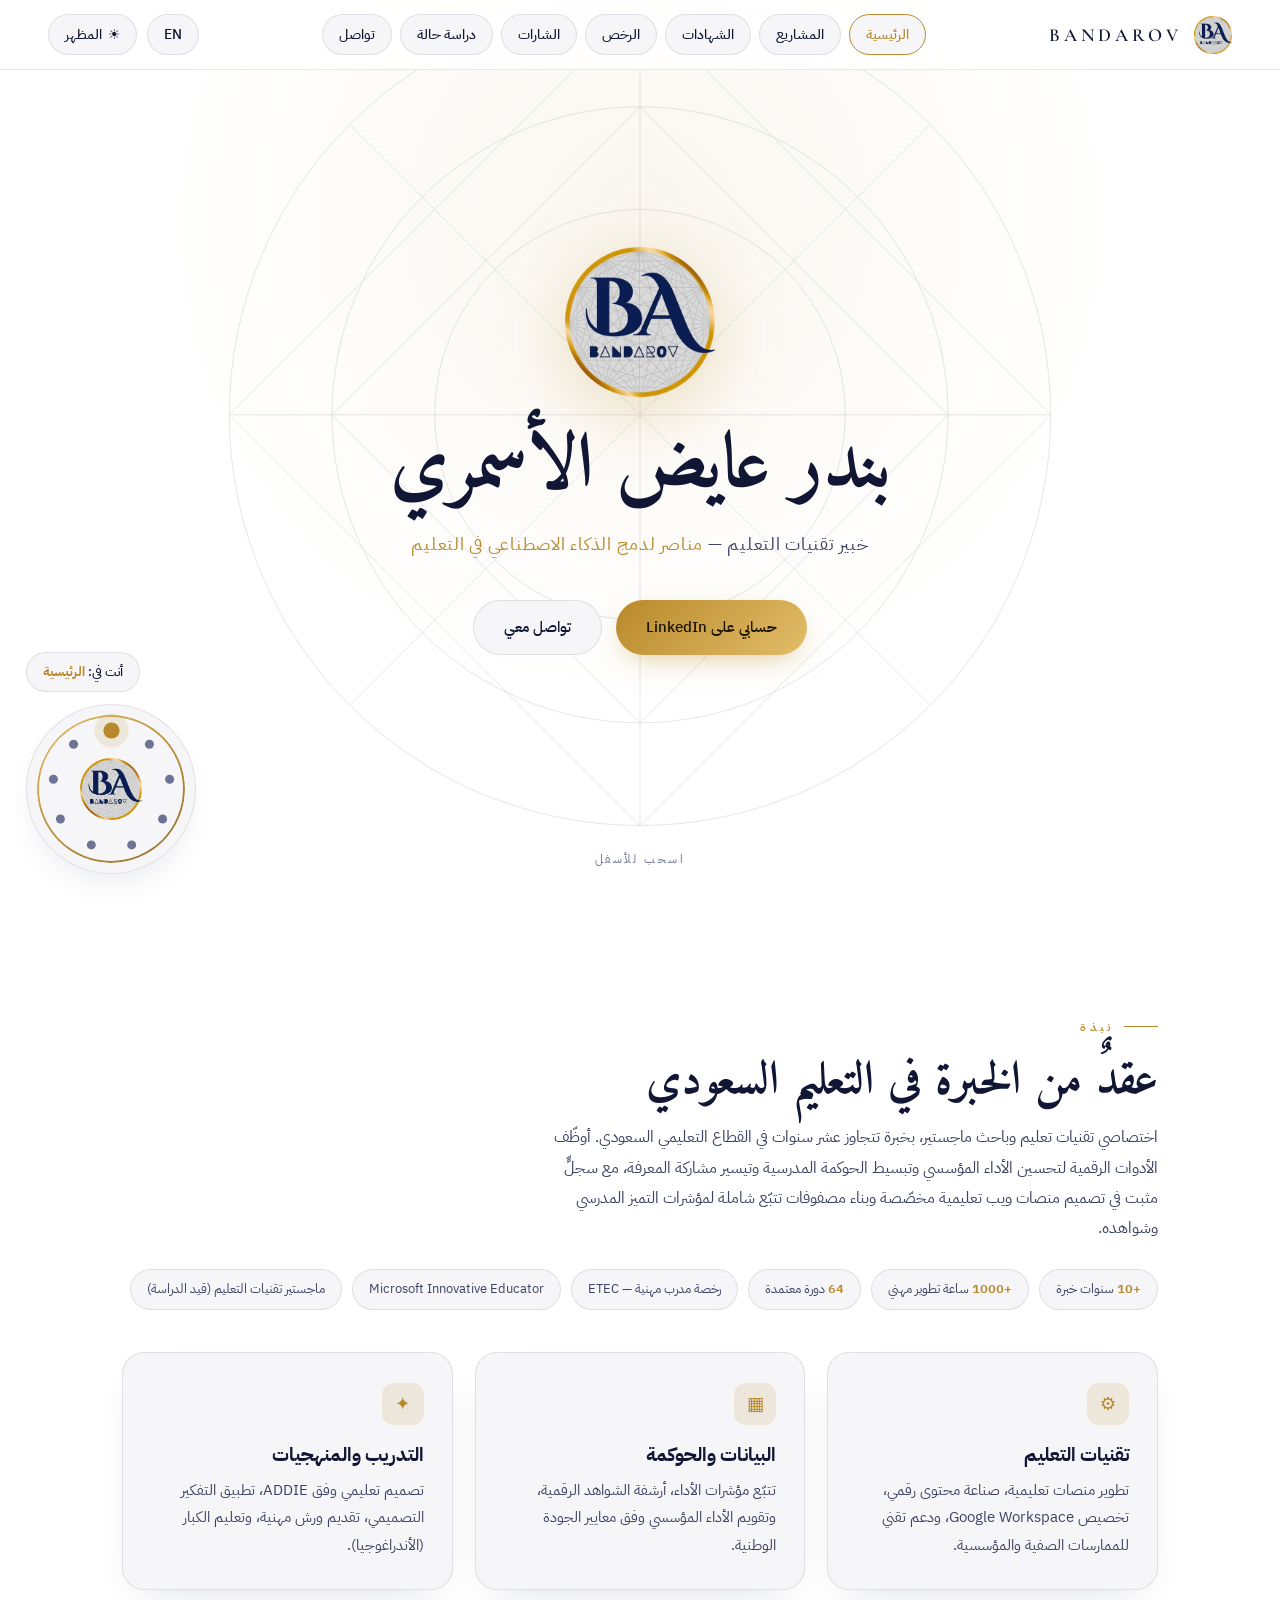
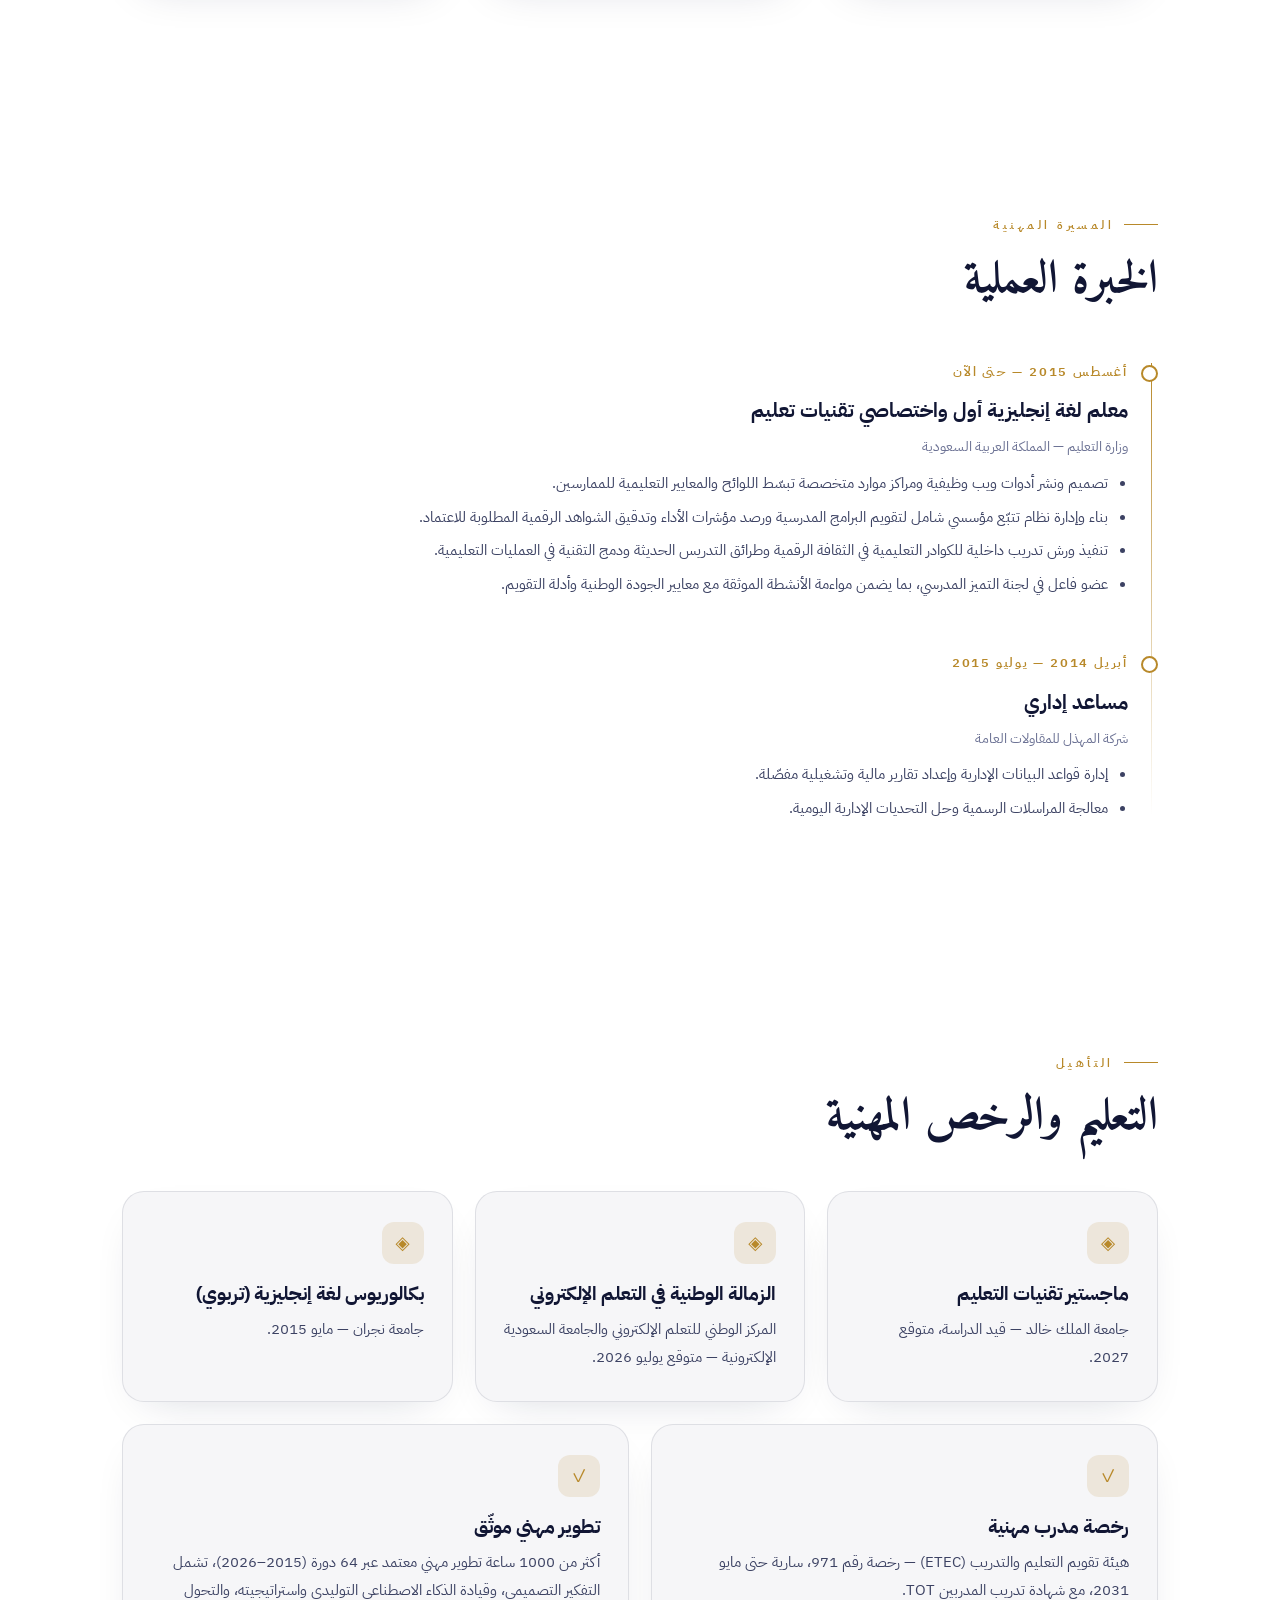
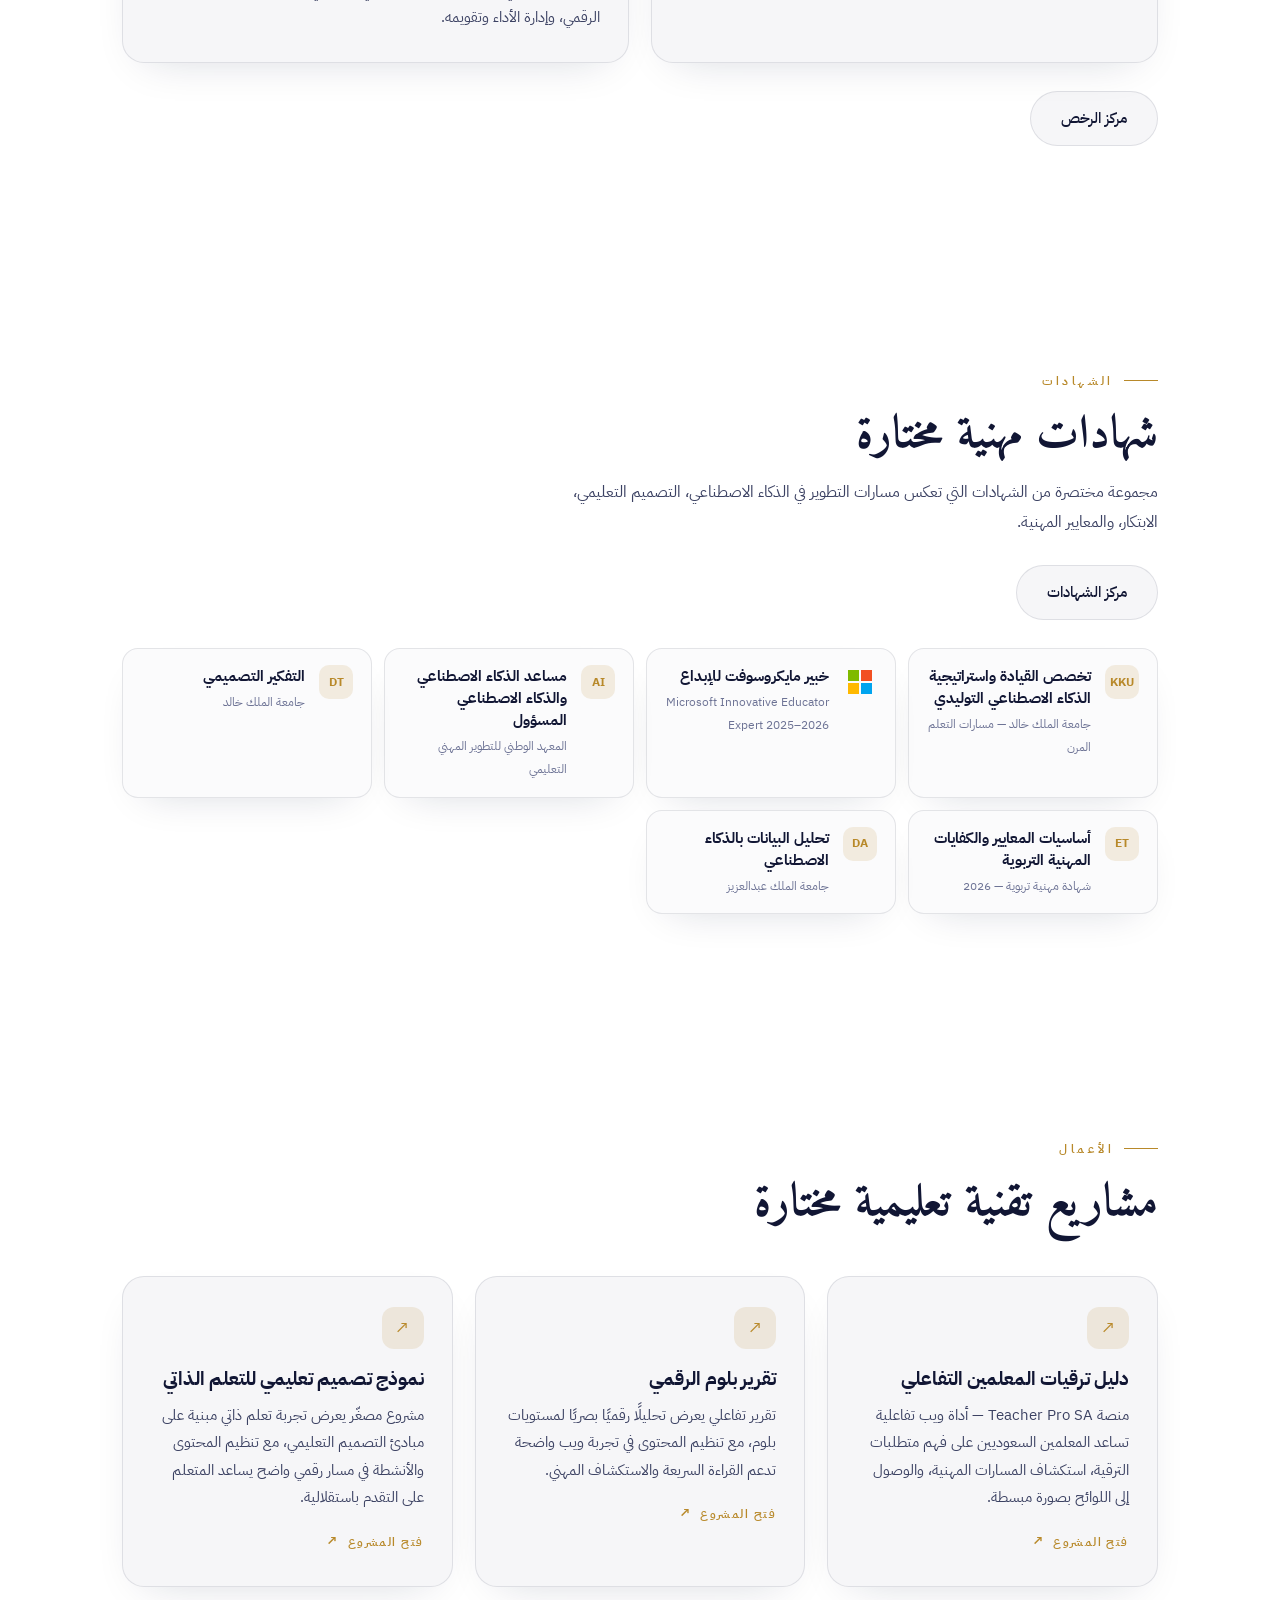
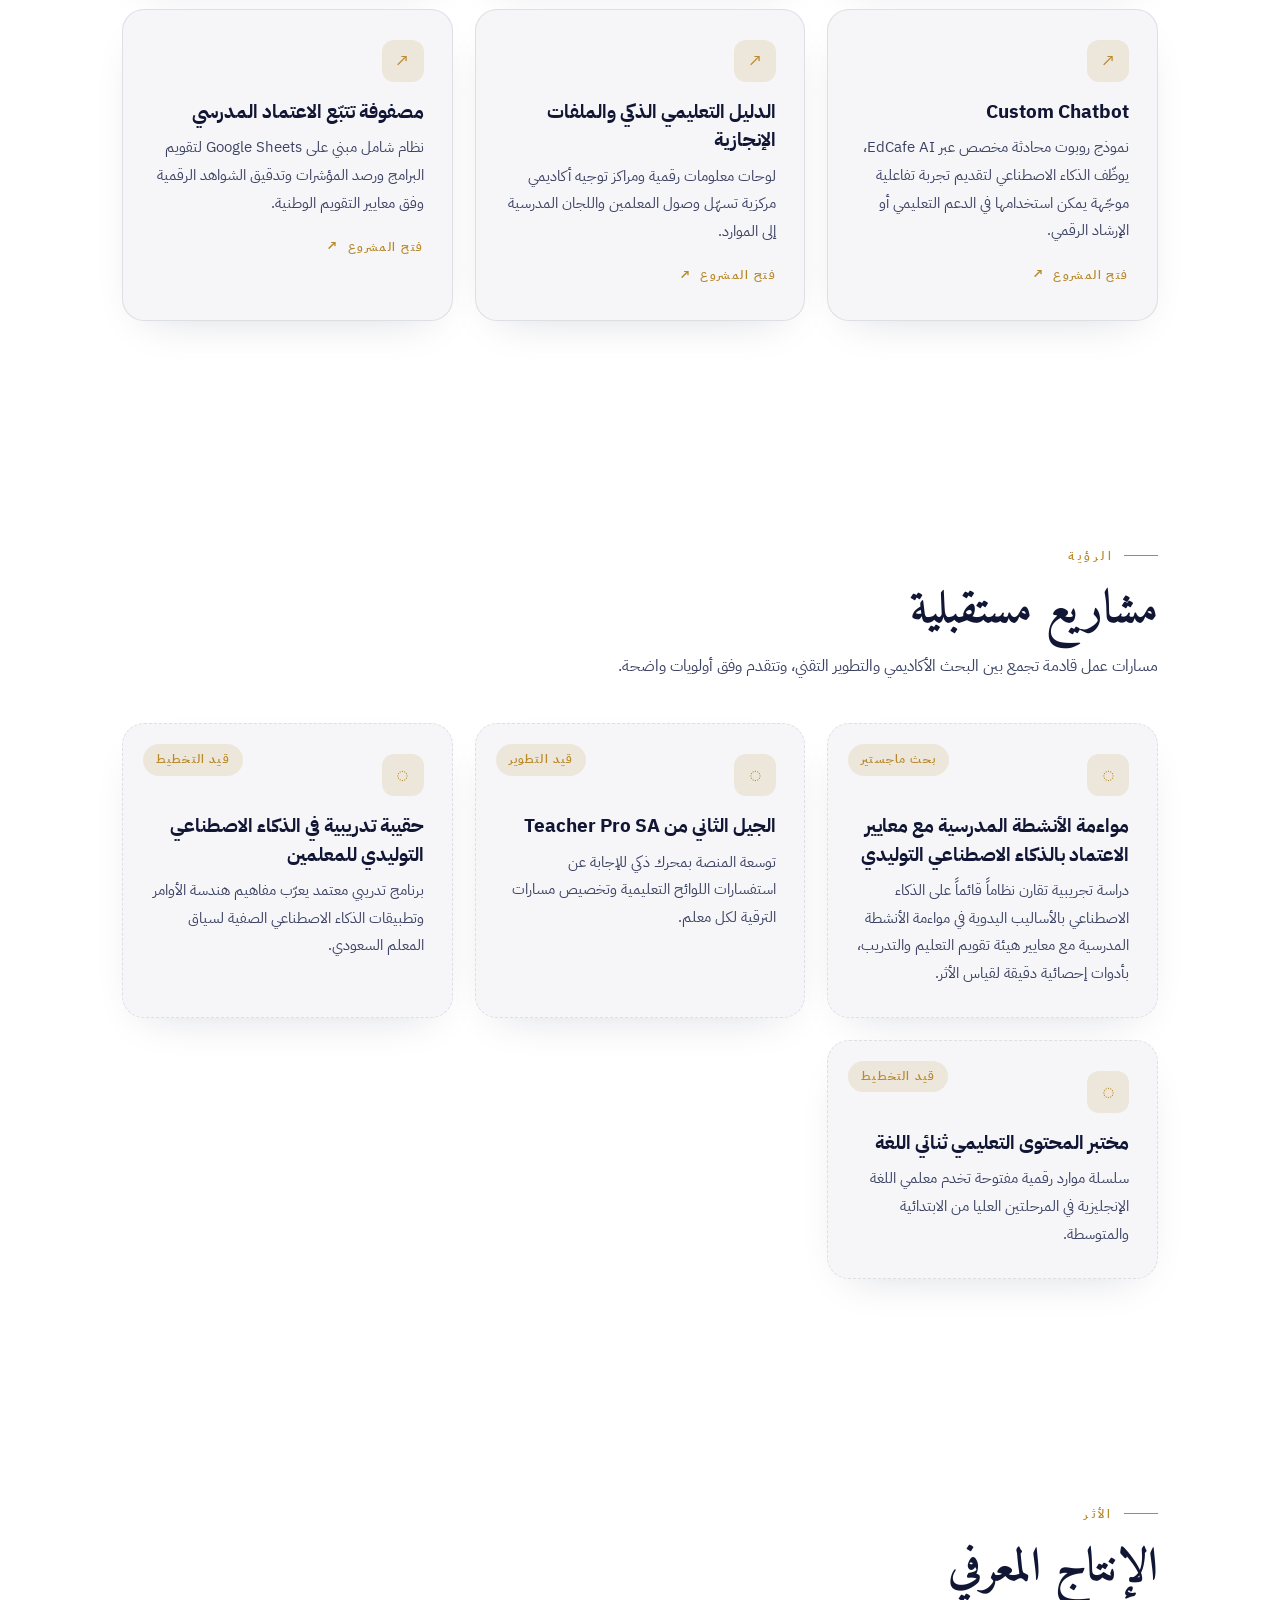
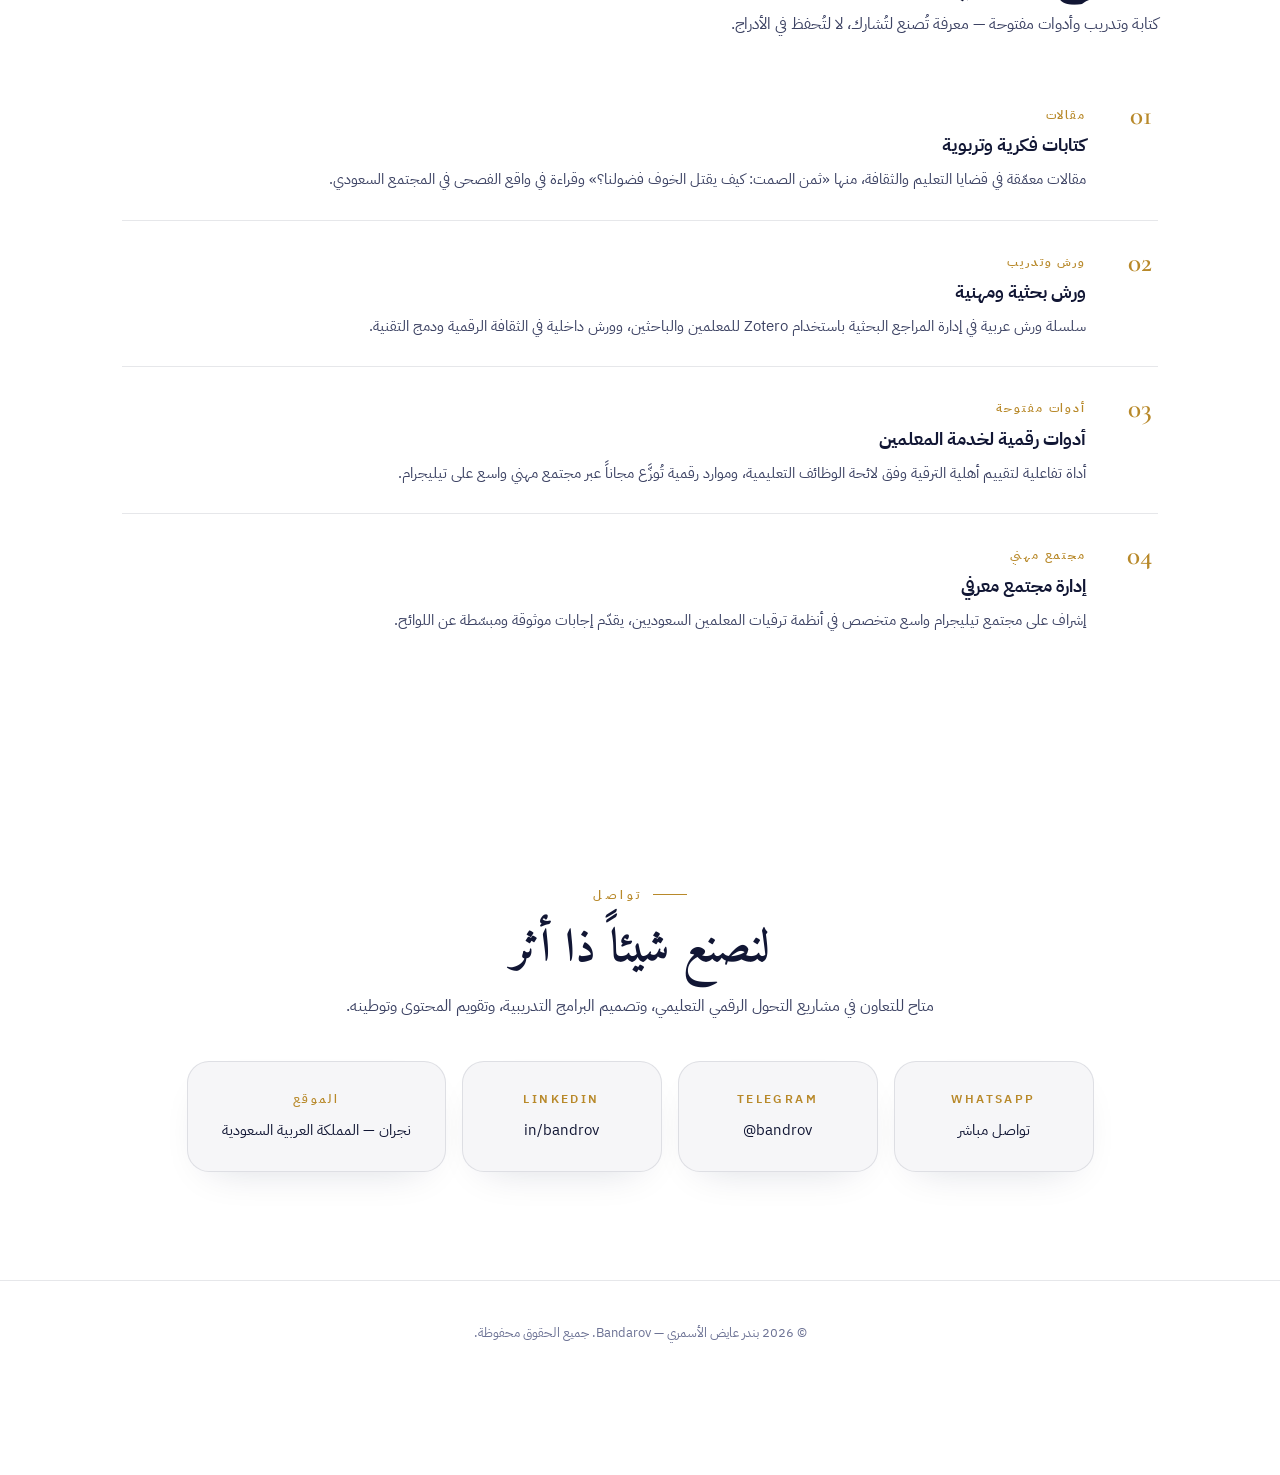
==== index.html @ a0b2e52f "Rename licenses nav label from التراخيص to الرخص" ====
<!DOCTYPE html>
<html lang="ar" dir="rtl" data-theme="light">
<head>
<meta charset="UTF-8">
<meta name="viewport" content="width=device-width, initial-scale=1.0, viewport-fit=cover">
<meta name="color-scheme" content="light">
<meta name="theme-color" content="#ffffff" id="metaTheme">
<title>Bandarov — بندر عايض الأسمري</title>
<meta name="description" content="ملف إنجاز مهني لبندر عايض الأسمري، اختصاصي تقنيات تعليم ومناصر لدمج الذكاء الاصطناعي في التعليم، يعرض الخبرات، الشهادات، المشاريع الرقمية، والإنتاج المعرفي.">
<meta name="author" content="Bandar Ayidh Alasmari">
<meta property="og:type" content="website">
<meta property="og:title" content="Bandarov — Bandar Ayidh Alasmari">
<meta property="og:description" content="Professional portfolio for Bandar Ayidh Alasmari: educational technology, AI integration, professional credentials, EdTech projects, and knowledge production.">
<meta property="og:locale" content="ar_SA">
<meta name="twitter:card" content="summary">
<meta name="twitter:title" content="Bandarov — Bandar Ayidh Alasmari">
<meta name="twitter:description" content="Educational technology portfolio featuring AI integration, selected certificates, and digital learning projects.">
<link rel="preconnect" href="https://fonts.googleapis.com">
<link rel="preconnect" href="https://fonts.gstatic.com" crossorigin>
<link href="https://fonts.googleapis.com/css2?family=Cormorant+Garamond:ital,wght@0,400;0,500;0,600;0,700;1,500&family=Inter:wght@300;400;500;600&family=Amiri:ital,wght@0,400;0,700;1,400&family=IBM+Plex+Sans+Arabic:wght@300;400;500;600&display=swap" rel="stylesheet">
<link rel="stylesheet" href="css/site.css">
<link rel="stylesheet" href="css/pages.css">
</head>
<body>

<header class="topbar">
  <a class="brand" href="#home"><img src="assets/images/logo.webp" alt="Bandarov logo"><b>BANDAROV</b></a>
  <nav class="site-nav" aria-label="Main">
    <a class="ctrl is-active" href="#home" data-i18n="nav_home">الرئيسية</a>
    <a class="ctrl" href="#projects" data-i18n="nav_projects">المشاريع</a>
    <a class="ctrl" href="certificates.html" data-i18n="nav_credentials">الشهادات</a>
    <a class="ctrl" href="licenses.html" data-i18n="nav_licenses">الرخص</a>
    <a class="ctrl" href="badges.html" data-i18n="nav_badges">الشارات</a>
    <a class="ctrl" href="projects/project-template.html" data-i18n="nav_case">دراسة حالة</a>
    <a class="ctrl" href="#contact" data-i18n="nav_contact">تواصل</a>
  </nav>
  <div class="controls">
    <button class="ctrl" id="langBtn" aria-label="Switch language">EN</button>
    <button class="ctrl" id="themeBtn" aria-label="Toggle theme"><span id="themeIco">◐</span><span data-i18n="theme"></span></button>
  </div>
</header>

<!-- 1 HERO -->
<section class="hero" id="home">
  <div class="hero-mesh"></div>
  <svg class="geo" viewBox="0 0 600 600" fill="none" stroke="currentColor" stroke-width="0.5" aria-hidden="true">
    <g opacity=".8"><circle cx="300" cy="300" r="280"/><circle cx="300" cy="300" r="210"/><circle cx="300" cy="300" r="140"/>
    <path d="M300 20 L580 300 L300 580 L20 300 Z"/><path d="M300 20 L300 580 M20 300 L580 300 M102 102 L498 498 M498 102 L102 498"/>
    <path d="M300 90 L510 300 L300 510 L90 300 Z"/></g>
  </svg>
  <img class="mark" src="assets/images/logo.webp" alt="BA — Bandarov">
  <h1 class="display" data-i18n="name"></h1>
  <p class="role" data-i18n-html="role"></p>
  <div class="hero-cta">
    <a class="btn btn-gold" href="https://www.linkedin.com/in/bandrov" target="_blank" rel="noopener" data-i18n="cta_li"></a>
    <a class="btn btn-ghost" href="#contact" data-i18n="cta_contact"></a>
  </div>
  <div class="scroll-hint" data-i18n="scroll"></div>
</section>

<!-- 2 ABOUT -->
<section id="about" class="reveal">
  <span class="eyebrow" data-i18n="s_about"></span>
  <h2 class="display" data-i18n="about_t"></h2>
  <p class="lead" data-i18n="about_p"></p>
  <div class="chips">
    <span class="chip" data-i18n="chip1"></span><span class="chip" data-i18n="chip2"></span>
    <span class="chip" data-i18n="chip3"></span><span class="chip" data-i18n="chip4"></span>
    <span class="chip" data-i18n="chip5"></span><span class="chip" data-i18n="chip6"></span>
  </div>
  <div class="grid g3">
    <div class="card"><div class="ico">⚙</div><h3 data-i18n="comp1_t"></h3><p data-i18n="comp1_p"></p></div>
    <div class="card"><div class="ico">▦</div><h3 data-i18n="comp2_t"></h3><p data-i18n="comp2_p"></p></div>
    <div class="card"><div class="ico">✦</div><h3 data-i18n="comp3_t"></h3><p data-i18n="comp3_p"></p></div>
  </div>
</section>

<!-- 3 EXPERIENCE -->
<section id="experience" class="reveal">
  <span class="eyebrow" data-i18n="s_exp"></span>
  <h2 class="display" data-i18n="exp_t"></h2>
  <div class="timeline">
    <div class="t-item">
      <span class="t-date" data-i18n="exp1_d"></span>
      <h3 data-i18n="exp1_t"></h3><div class="org" data-i18n="exp1_o"></div>
      <ul><li data-i18n="exp1_l1"></li><li data-i18n="exp1_l2"></li><li data-i18n="exp1_l3"></li><li data-i18n="exp1_l4"></li></ul>
    </div>
    <div class="t-item">
      <span class="t-date" data-i18n="exp2_d"></span>
      <h3 data-i18n="exp2_t"></h3><div class="org" data-i18n="exp2_o"></div>
      <ul><li data-i18n="exp2_l1"></li><li data-i18n="exp2_l2"></li></ul>
    </div>
  </div>
</section>

<!-- 4 EDUCATION -->
<section id="education" class="reveal">
  <span class="eyebrow" data-i18n="s_edu"></span>
  <h2 class="display" data-i18n="edu_t"></h2>
  <div class="grid g3">
    <div class="card"><div class="ico">◈</div><h3 data-i18n="edu1_t"></h3><p data-i18n="edu1_p"></p></div>
    <div class="card"><div class="ico">◈</div><h3 data-i18n="edu2_t"></h3><p data-i18n="edu2_p"></p></div>
    <div class="card"><div class="ico">◈</div><h3 data-i18n="edu3_t"></h3><p data-i18n="edu3_p"></p></div>
  </div>
  <div class="grid g2" style="margin-top:22px">
    <div class="card"><div class="ico">✓</div><h3 data-i18n="lic1_t"></h3><p data-i18n="lic1_p"></p></div>
    <div class="card"><div class="ico">✓</div><h3 data-i18n="lic2_t"></h3><p data-i18n="lic2_p"></p></div>
  </div>
  <div class="section-cta">
    <a class="btn btn-ghost" href="licenses.html" data-i18n="licenses_hub">مركز التراخيص</a>
  </div>
</section>

<!-- 5 CERTIFICATES -->
<section id="certificates" class="reveal">
  <span class="eyebrow" data-i18n="s_certs"></span>
  <h2 class="display" data-i18n="certs_t"></h2>
  <p class="lead" data-i18n="certs_p"></p>
  <div class="section-cta">
    <a class="btn btn-ghost" href="certificates.html" data-i18n="certs_hub">مركز الشهادات</a>
  </div>
  <div class="cert-strip">
    <div class="cert-pill"><div class="cert-mark">KKU</div><div><b data-i18n="cert1_t"></b><span data-i18n="cert1_o"></span></div></div>
    <div class="cert-pill"><div class="cert-mark ms-mark" aria-label="Microsoft"><i></i><i></i><i></i><i></i></div><div><b data-i18n="cert2_t"></b><span data-i18n="cert2_o"></span></div></div>
    <div class="cert-pill"><div class="cert-mark">AI</div><div><b data-i18n="cert3_t"></b><span data-i18n="cert3_o"></span></div></div>
    <div class="cert-pill"><div class="cert-mark">DT</div><div><b data-i18n="cert4_t"></b><span data-i18n="cert4_o"></span></div></div>
    <div class="cert-pill"><div class="cert-mark">ET</div><div><b data-i18n="cert5_t"></b><span data-i18n="cert5_o"></span></div></div>
    <div class="cert-pill"><div class="cert-mark">DA</div><div><b data-i18n="cert6_t"></b><span data-i18n="cert6_o"></span></div></div>
  </div>
</section>

<!-- 6 PROJECTS -->
<section id="projects" class="reveal">
  <span class="eyebrow" data-i18n="s_proj"></span>
  <h2 class="display" data-i18n="proj_t"></h2>
  <div class="grid g3">
    <a class="card project-card" href="project.html?slug=teacher-promotion-guide">
      <div class="ico">↗</div><h3 data-i18n="p1_t"></h3><p data-i18n="p1_p"></p><span class="project-cta" data-i18n="project_open"></span>
    </a>
    <a class="card project-card" href="project.html?slug=bloom-digital-report">
      <div class="ico">↗</div><h3 data-i18n="p4_t"></h3><p data-i18n="p4_p"></p><span class="project-cta" data-i18n="project_open"></span>
    </a>
    <a class="card project-card" href="project.html?slug=self-paced-instructional-design">
      <div class="ico">↗</div><h3 data-i18n="p5_t"></h3><p data-i18n="p5_p"></p><span class="project-cta" data-i18n="project_open"></span>
    </a>
    <a class="card project-card" href="project.html?slug=custom-chatbot">
      <div class="ico">↗</div><h3 data-i18n="p6_t"></h3><p data-i18n="p6_p"></p><span class="project-cta" data-i18n="project_open"></span>
    </a>
    <a class="card project-card" href="project.html?slug=smart-guide-portfolios">
      <div class="ico">↗</div><h3 data-i18n="p2_t"></h3><p data-i18n="p2_p"></p><span class="project-cta" data-i18n="project_open"></span>
    </a>
    <a class="card project-card" href="project.html?slug=accreditation-tracking-matrix">
      <div class="ico">↗</div><h3 data-i18n="p3_t"></h3><p data-i18n="p3_p"></p><span class="project-cta" data-i18n="project_open"></span>
    </a>
  </div>
</section>

<!-- 6 FUTURE -->
<section id="future" class="reveal">
  <span class="eyebrow" data-i18n="s_future"></span>
  <h2 class="display" data-i18n="fut_t"></h2>
  <p class="lead" data-i18n="fut_p"></p>
  <div class="grid g2">
    <div class="card f-card"><span class="status" data-i18n="st_research"></span><div class="ico">◌</div><h3 data-i18n="f1_t"></h3><p data-i18n="f1_p"></p></div>
    <div class="card f-card"><span class="status" data-i18n="st_dev"></span><div class="ico">◌</div><h3 data-i18n="f2_t"></h3><p data-i18n="f2_p"></p></div>
    <div class="card f-card"><span class="status" data-i18n="st_plan"></span><div class="ico">◌</div><h3 data-i18n="f3_t"></h3><p data-i18n="f3_p"></p></div>
    <div class="card f-card"><span class="status" data-i18n="st_plan"></span><div class="ico">◌</div><h3 data-i18n="f4_t"></h3><p data-i18n="f4_p"></p></div>
  </div>
</section>

<!-- 7 KNOWLEDGE -->
<section id="knowledge" class="reveal">
  <span class="eyebrow" data-i18n="s_know"></span>
  <h2 class="display" data-i18n="know_t"></h2>
  <p class="lead" data-i18n="know_p"></p>
  <div style="margin-top:34px">
    <div class="k-row"><div class="k-num">01</div><div><span class="k-tag" data-i18n="k1_tag"></span><h3 data-i18n="k1_t"></h3><p data-i18n="k1_p"></p></div></div>
    <div class="k-row"><div class="k-num">02</div><div><span class="k-tag" data-i18n="k2_tag"></span><h3 data-i18n="k2_t"></h3><p data-i18n="k2_p"></p></div></div>
    <div class="k-row"><div class="k-num">03</div><div><span class="k-tag" data-i18n="k3_tag"></span><h3 data-i18n="k3_t"></h3><p data-i18n="k3_p"></p></div></div>
    <div class="k-row"><div class="k-num">04</div><div><span class="k-tag" data-i18n="k4_tag"></span><h3 data-i18n="k4_t"></h3><p data-i18n="k4_p"></p></div></div>
  </div>
</section>

<!-- 8 CONTACT -->
<section id="contact" class="reveal contact-wrap">
  <span class="eyebrow" data-i18n="s_contact"></span>
  <h2 class="display" data-i18n="con_t"></h2>
  <p class="lead" style="margin-inline:auto" data-i18n="con_p"></p>
  <div class="c-links">
   <a class="c-link" href="https://wa.me/966531021029" target="_blank" rel="noopener"><span class="lbl">WhatsApp</span><span class="val">تواصل مباشر</span></a>
    <a class="c-link" href="https://t.me/bandrov" target="_blank" rel="noopener"><span class="lbl">Telegram</span><span class="val">@bandrov</span></a>
    <a class="c-link" href="https://www.linkedin.com/in/bandrov" target="_blank" rel="noopener"><span class="lbl">LinkedIn</span><span class="val">in/bandrov</span></a>
    <div class="c-link" style="cursor:default"><span class="lbl" data-i18n="c_loc"></span><span class="val" data-i18n="c_loc_v"></span></div>
  </div>
</section>

<footer><span data-i18n="footer"></span></footer>

<!-- the wheel -->
<nav class="wheel-wrap" aria-label="Section navigator">
  <div class="wheel-label"><span data-i18n="wheel_now"></span> <b id="wheelCurrent"></b></div>
  <div class="wheel">
    <div class="ring" id="ring"></div>
    <button class="hub" id="hub" aria-label="Back to top"><img src="assets/images/logo.webp" alt=""></button>
  </div>
</nav>

<script src="main.js" defer></script>
</body>
</html>
---- css/site.css ----
/* ===== خط ثمانية — ضع الملفات المحمّلة من font.thmanyah.com في مجلد fonts/ بهذه الأسماء ===== */
@font-face{font-family:'ThmanyahDisplay';src:url('../fonts/thmanyah-display.woff2') format('woff2'),url('../fonts/thmanyah-display.otf') format('opentype'),url('../fonts/thmanyah-display.ttf') format('truetype');font-weight:400 800;font-display:swap}
@font-face{font-family:'ThmanyahHead';src:url('../fonts/thmanyah-head.woff2') format('woff2'),url('../fonts/thmanyah-head.otf') format('opentype'),url('../fonts/thmanyah-head.ttf') format('truetype');font-weight:400 700;font-display:swap}
@font-face{font-family:'ThmanyahText';src:url('../fonts/thmanyah-text.woff2') format('woff2'),url('../fonts/thmanyah-text.otf') format('opentype'),url('../fonts/thmanyah-text.ttf') format('truetype');font-weight:300 600;font-display:swap}
:root{
  color-scheme:light;
  --navy:#1c2960; --navy-deep:#10173d; --gold:#b8892a; --gold-soft:#e3bd6a; --gold-faint:rgba(184,137,42,.14);
  --bg:#ffffff; --surface:#f6f6f8; --surface-2:#fbfbfc; --ink:#111634; --ink-2:#3c4263; --ink-3:#6d7395;
  --line:rgba(17,22,52,.10); --shadow:0 16px 44px -24px rgba(16,23,61,.20);
  --r:22px; --wheel:170px;
  --display-ar:'ThmanyahDisplay','Amiri',serif; --display-en:'ThmanyahDisplay','Cormorant Garamond',serif;
  --head:'ThmanyahHead','IBM Plex Sans Arabic','Inter',system-ui,sans-serif;
  --body-ar:'ThmanyahText','IBM Plex Sans Arabic',system-ui,sans-serif;
  --body-en:'ThmanyahText','Inter',system-ui,sans-serif;
}
html[data-theme="dark"]{
  color-scheme:dark;
  --bg:#080b18; --surface:#11173a; --surface-2:#0c1126; --ink:#f2f4fd; --ink-2:#c3c8e2; --ink-3:#8d93b8;
  --line:rgba(237,239,250,.10); --gold:#d4a847; --gold-soft:#e9cd86; --gold-faint:rgba(212,168,71,.16);
  --shadow:0 18px 50px -20px rgba(0,0,0,.6);
}
*{margin:0;padding:0;box-sizing:border-box}
html{scroll-behavior:smooth; background:var(--bg)}
h1,h2,h3{color:var(--ink)}
@media (prefers-reduced-motion:reduce){html{scroll-behavior:auto}*,*::before,*::after{animation-duration:.01ms!important;transition-duration:.01ms!important}}
body{
  background:var(--bg); color:var(--ink);
  font-family:var(--body-ar); font-weight:400; line-height:1.85; letter-spacing:0;
  transition:background .5s ease,color .5s ease;
  -webkit-font-smoothing:antialiased;
}
html[lang="en"] body{font-family:var(--body-en); line-height:1.7}
.display{font-family:var(--display-ar); font-weight:700}
html[lang="en"] .display{font-family:var(--display-en); font-weight:600; letter-spacing:.01em}
h3,.eyebrow,.t-date,.k-tag,.status,.ctrl,.btn,.wheel-label,.chip,.lbl{font-family:var(--head)}

/* ---------- top bar ---------- */
.topbar{
  position:fixed; inset-inline:0; top:0; z-index:60;
  display:flex; align-items:center; justify-content:space-between;
  padding:14px clamp(18px,4vw,48px);
  backdrop-filter:blur(18px); -webkit-backdrop-filter:blur(18px);
  background:var(--bg);
  background:color-mix(in srgb,var(--bg) 82%,transparent);
  border-bottom:1px solid var(--line);
}
.brand{display:flex; align-items:center; gap:12px; text-decoration:none; color:var(--ink)}
.brand img{width:38px; height:38px}
.brand b{font-family:var(--display-en); font-size:1.15rem; letter-spacing:.22em; font-weight:600}
.controls{display:flex; gap:10px}
.ctrl{
  border:1px solid var(--line); background:var(--surface); color:var(--ink);
  border-radius:999px; padding:7px 16px; font:inherit; font-size:.85rem; font-weight:500;
  cursor:pointer; transition:.3s; display:flex; align-items:center; gap:6px;
}
.ctrl:hover{border-color:var(--gold); color:var(--gold)}
.ctrl:focus-visible,.dot:focus-visible,a:focus-visible{outline:2px solid var(--gold); outline-offset:3px; border-radius:6px}

/* ---------- sections ---------- */
section{padding:clamp(84px,12vh,140px) clamp(20px,6vw,72px); max-width:1180px; margin-inline:auto; scroll-margin-top:64px}
.eyebrow{
  display:inline-flex; align-items:center; gap:10px;
  font-size:.78rem; font-weight:600; letter-spacing:.28em; text-transform:uppercase; color:var(--gold);
}
.eyebrow::before{content:""; width:34px; height:1px; background:var(--gold)}
h2{font-size:clamp(1.9rem,4vw,2.9rem); margin:14px 0 10px; line-height:1.3}
.lead{color:var(--ink-2); max-width:62ch; font-size:1.02rem}

/* ---------- hero ---------- */
.hero{
  min-height:100svh; display:flex; flex-direction:column; justify-content:center; align-items:center;
  text-align:center; position:relative; overflow:hidden; padding-top:110px;
}
.hero-mesh{position:absolute; inset:-20%; opacity:.5; pointer-events:none;
  background:radial-gradient(circle at 50% 32%, var(--gold-faint), transparent 42%);}
.hero svg.geo{position:absolute; top:50%; left:50%; transform:translate(-50%,-54%); width:min(880px,140vw); opacity:.18; pointer-events:none}
.hero img.mark{width:clamp(108px,15vw,150px); filter:drop-shadow(0 14px 34px rgba(192,146,47,.28)); position:relative}
.hero h1{font-size:clamp(2.6rem,7vw,4.8rem); line-height:1.18; margin-top:26px; position:relative}
.hero .role{margin-top:14px; font-size:clamp(.95rem,2vw,1.15rem); color:var(--ink-2); letter-spacing:.04em; position:relative}
.hero .role em{color:var(--gold); font-style:normal}
.hero-cta{margin-top:38px; display:flex; gap:14px; flex-wrap:wrap; justify-content:center; position:relative}
.btn{
  text-decoration:none; font-weight:500; font-size:.92rem; border-radius:999px; padding:13px 30px; transition:.35s;
  display:inline-flex; align-items:center; gap:8px;
}
.btn-gold{background:linear-gradient(135deg,var(--gold),var(--gold-soft)); color:#1b1503; box-shadow:0 10px 30px -10px rgba(192,146,47,.55)}
.btn-gold:hover{transform:translateY(-2px); box-shadow:0 16px 36px -10px rgba(192,146,47,.65)}
.btn-ghost{border:1px solid var(--line); color:var(--ink); background:var(--surface)}
.btn-ghost:hover{border-color:var(--gold); color:var(--gold)}
.scroll-hint{position:absolute; bottom:30px; color:var(--ink-3); font-size:.78rem; letter-spacing:.2em; animation:float 3s ease-in-out infinite}
@keyframes float{50%{transform:translateY(7px)}}

/* ---------- cards / grids ---------- */
.grid{display:grid; gap:22px; margin-top:42px}
.g2{grid-template-columns:repeat(auto-fit,minmax(290px,1fr))}
.g3{grid-template-columns:repeat(auto-fit,minmax(250px,1fr))}
.card{
  background:var(--surface); border:1px solid var(--line); border-radius:var(--r);
  padding:30px 28px; box-shadow:var(--shadow); transition:transform .4s ease, border-color .4s ease;
  position:relative; overflow:hidden;
}
.card:hover{transform:translateY(-5px); border-color:var(--gold); border-color:color-mix(in srgb,var(--gold) 45%,var(--line))}
.card h3{font-size:1.18rem; margin-bottom:8px; line-height:1.5}
.card p{color:var(--ink-2); font-size:.93rem}
.card .ico{width:42px; height:42px; border-radius:12px; background:var(--gold-faint); color:var(--gold);
  display:flex; align-items:center; justify-content:center; margin-bottom:16px; font-size:1.15rem}
.project-card{display:block; text-decoration:none; color:inherit; min-height:100%}
.project-card .project-cta{
  display:inline-flex; align-items:center; gap:8px; margin-top:18px;
  color:var(--gold); font-family:var(--head); font-size:.78rem; font-weight:600;
  letter-spacing:.12em; text-transform:uppercase;
}
.project-card .project-cta::after{content:"↗"; font-size:.9rem; line-height:1}
.chips{display:flex; flex-wrap:wrap; gap:10px; margin-top:26px}
.chip{border:1px solid var(--line); background:var(--surface); padding:7px 16px; border-radius:999px; font-size:.83rem; color:var(--ink-2)}
.chip b{color:var(--gold); font-weight:600}
.cert-strip{margin-top:28px; display:grid; gap:12px; grid-template-columns:repeat(auto-fit,minmax(220px,1fr))}
.cert-pill{
  border:1px solid var(--line); background:var(--surface-2); border-radius:16px;
  padding:16px 18px; box-shadow:var(--shadow); display:flex; gap:14px; align-items:flex-start;
}
.cert-pill b{display:block; color:var(--ink); font-family:var(--head); font-size:.92rem; line-height:1.5}
.cert-pill span{display:block; margin-top:3px; color:var(--ink-3); font-size:.78rem}
.cert-mark{
  flex:0 0 34px; width:34px; height:34px; border-radius:10px;
  display:grid; place-items:center; background:var(--gold-faint); color:var(--gold);
  font-family:var(--head); font-size:.72rem; font-weight:700;
}
.ms-mark{grid-template-columns:repeat(2,1fr); gap:2px; padding:5px; background:transparent}
.ms-mark i{display:block; width:100%; height:100%}
.ms-mark i:nth-child(1){background:#f25022}.ms-mark i:nth-child(2){background:#7fba00}
.ms-mark i:nth-child(3){background:#00a4ef}.ms-mark i:nth-child(4){background:#ffb900}

/* ---------- timeline ---------- */
.timeline{margin-top:46px; position:relative; padding-inline-start:30px}
.timeline::before{content:""; position:absolute; inset-block:6px; inset-inline-start:6px; width:1px;
  background:linear-gradient(var(--gold),transparent)}
.t-item{position:relative; padding-bottom:44px}
.t-item:last-child{padding-bottom:0}
.t-item::before{content:""; position:absolute; inset-inline-start:-30px; top:8px; width:13px; height:13px;
  border-radius:50%; border:2px solid var(--gold); background:var(--bg)}
.t-date{font-size:.8rem; letter-spacing:.14em; color:var(--gold); font-weight:600; text-transform:uppercase}
.t-item h3{font-size:1.25rem; margin:6px 0 4px}
.t-item .org{color:var(--ink-3); font-size:.9rem; margin-bottom:10px}
.t-item ul{padding-inline-start:20px; color:var(--ink-2); font-size:.93rem}
.t-item li{margin-bottom:6px}

/* ---------- future projects ---------- */
.status{position:absolute; top:20px; inset-inline-end:20px; font-size:.72rem; font-weight:600; letter-spacing:.1em;
  padding:5px 13px; border-radius:999px; background:var(--gold-faint); color:var(--gold)}
.f-card{border-style:dashed; border-width:1.5px}

/* ---------- knowledge ---------- */
.k-row{display:flex; gap:20px; align-items:flex-start; padding:26px 6px; border-bottom:1px solid var(--line)}
.k-row:last-child{border-bottom:none}
.k-num{font-family:var(--display-en); font-size:1.7rem; color:var(--gold); font-weight:600; min-width:46px; line-height:1.2}
.k-row h3{font-size:1.12rem; margin-bottom:4px}
.k-row p{color:var(--ink-2); font-size:.92rem}
.k-tag{font-size:.74rem; color:var(--gold); letter-spacing:.16em; text-transform:uppercase; font-weight:600}

/* ---------- contact ---------- */
.contact-wrap{text-align:center}
.c-links{display:flex; flex-wrap:wrap; justify-content:center; gap:16px; margin-top:40px}
.c-link{
  display:flex; flex-direction:column; gap:6px; align-items:center; text-decoration:none;
  background:var(--surface); border:1px solid var(--line); border-radius:var(--r);
  padding:26px 34px; color:var(--ink); min-width:200px; transition:.35s; box-shadow:var(--shadow);
}
.c-link:hover{transform:translateY(-4px); border-color:var(--gold)}
.c-link .lbl{font-size:.76rem; letter-spacing:.2em; text-transform:uppercase; color:var(--gold); font-weight:600}
.c-link .val{font-size:.95rem; direction:ltr}
footer{text-align:center; padding:40px 20px 130px; color:var(--ink-3); font-size:.82rem; border-top:1px solid var(--line)}

/* ---------- THE WHEEL ---------- */
.wheel-wrap{position:fixed; bottom:26px; inset-inline-end:26px; z-index:70; user-select:none}
.wheel{
  width:var(--wheel); height:var(--wheel); border-radius:50%; position:relative;
  background:var(--surface);
  background:color-mix(in srgb,var(--surface) 90%,transparent);
  backdrop-filter:blur(14px); -webkit-backdrop-filter:blur(14px);
  border:1px solid var(--line); box-shadow:var(--shadow);
}
.wheel::before{ /* gold ring like the logo */
  content:""; position:absolute; inset:10px; border-radius:50%;
  border:2px solid transparent;
  background:linear-gradient(140deg,var(--gold-soft),var(--gold) 45%,#8a6418) border-box;
  -webkit-mask:linear-gradient(#000 0 0) padding-box,linear-gradient(#000 0 0);
  -webkit-mask-composite:xor; mask-composite:exclude; opacity:.9; pointer-events:none;
}
.ring{position:absolute; inset:0; transition:transform .7s cubic-bezier(.6,.05,.2,1)}
.dot{
  position:absolute; top:50%; left:50%; width:30px; height:30px; margin:-15px;
  border-radius:50%; border:none; background:transparent; cursor:pointer; padding:0;
}
.dot i{
  display:block; width:9px; height:9px; margin:10.5px; border-radius:50%;
  background:var(--ink-3); transition:.4s; font-style:normal;
}
.dot:hover i{background:var(--gold); transform:scale(1.5)}
.dot.active i{background:var(--gold); transform:scale(1.8); box-shadow:0 0 0 5px var(--gold-faint)}
.hub{
  position:absolute; inset:0; margin:auto; width:74px; height:74px; border-radius:50%;
  display:flex; align-items:center; justify-content:center; border:none; background:transparent; cursor:pointer;
}
.hub img{width:62px; height:62px; transition:transform .7s cubic-bezier(.6,.05,.2,1)}
.wheel-label{
  position:absolute; bottom:calc(100% + 12px); inset-inline-end:0;
  background:var(--surface); border:1px solid var(--line); color:var(--ink);
  font-size:.8rem; font-weight:500; padding:7px 16px; border-radius:999px;
  white-space:nowrap; box-shadow:var(--shadow); text-align:center;
}
.wheel-label b{color:var(--gold)}
@media (max-width:760px){
  :root{--wheel:44px}
  .wheel-wrap{
    top:50%; bottom:auto; inset-inline-end:10px; transform:translateY(-50%);
    display:flex; flex-direction:column; align-items:center;
  }
  .wheel{
    width:44px; height:auto; min-height:270px; border-radius:999px;
    display:flex; align-items:center; justify-content:center; padding:12px 0;
    touch-action:none;
  }
  .wheel::before{display:none}
  .ring{
    position:relative; inset:auto; display:flex; flex-direction:column; align-items:center;
    justify-content:center; gap:7px; transform:none!important; transition:none;
  }
  .dot{
    position:relative; top:auto; left:auto; width:28px; height:28px; margin:0;
    display:grid; place-items:center; transform:none!important;
  }
  .dot i{width:8px;height:8px;margin:0}
  .dot.active i{transform:scale(1.7); box-shadow:0 0 0 5px var(--gold-faint)}
  .hub{display:none}
  .brand b{display:none}
  .wheel-label{display:none}
  section{padding-inline-end:64px}
}

/* reveal on scroll */
.reveal{opacity:0; transform:translateY(26px); transition:opacity .8s ease,transform .8s ease}
.reveal.in{opacity:1; transform:none}
---- css/pages.css ----
/* Multi-page extensions — same tokens, radii, type, and motion as site.css */

.site-nav{
  display:flex; flex-wrap:wrap; align-items:center; justify-content:center;
  gap:8px;
}
.site-nav a.ctrl{
  text-decoration:none;
}
.site-nav a.ctrl.is-active{
  border-color:var(--gold); color:var(--gold);
}

.menu-toggle{display:none; width:40px; height:40px; padding:0; justify-content:center; font-size:1.05rem}

@media (max-width:980px){
  .topbar{flex-wrap:wrap; gap:12px}
  .brand{order:1}
  .menu-toggle{display:inline-flex; order:2}
  .controls{order:3}
  .site-nav{
    order:4; width:100%; flex-direction:column; align-items:stretch; gap:8px;
    max-height:0; overflow:hidden; transition:max-height .35s ease;
  }
  .topbar.nav-open .site-nav{max-height:70vh; overflow-y:auto; padding-top:6px}
  .site-nav a.ctrl{width:100%; justify-content:center}
}

.hero.hero-page{
  min-height:auto;
  padding-block:140px 56px;
}
.hero-meta{
  display:flex; flex-wrap:wrap; justify-content:center; gap:10px;
  margin-top:22px; position:relative;
}

.copy-clamp{
  display:-webkit-box;
  -webkit-line-clamp:3;
  -webkit-box-orient:vertical;
  overflow:hidden;
}

.page-block{max-width:62ch}
.page-block p{color:var(--ink-2)}

.gallery{
  display:grid; gap:22px; margin-top:42px;
  grid-template-columns:repeat(auto-fit,minmax(240px,1fr));
}
.gallery figure{margin:0}
.gallery img{
  width:100%; height:220px; object-fit:cover; display:block;
  border-radius:var(--r); border:1px solid var(--line);
  background:var(--surface); box-shadow:var(--shadow);
}
.gallery figcaption{
  margin-top:10px; font-size:.78rem; color:var(--ink-3);
  font-family:var(--head); letter-spacing:.08em;
}

.cert-card{
  display:flex; flex-direction:column; min-height:100%;
  text-align:start;
}
.cert-card .org{color:var(--ink-3); font-size:.9rem; margin:4px 0 0}

.cert-media{
  width:100%; aspect-ratio:4/3; border-radius:var(--r); border:1px solid var(--line);
  background:var(--surface); margin-bottom:12px; overflow:hidden;
  display:grid; place-items:center;
}
.cert-media img{width:100%; height:100%; object-fit:cover; display:block}
.cert-media .cert-placeholder{
  color:var(--ink-3); font-size:.82rem; text-align:center; padding:16px;
  font-family:var(--head); letter-spacing:.04em;
}
.cert-verify{
  display:inline-flex; align-items:center; gap:6px; margin-bottom:16px;
  color:var(--gold); font-family:var(--head); font-size:.78rem; font-weight:600;
  letter-spacing:.08em; text-decoration:none;
}
.cert-verify::after{content:"↗"; font-size:.85rem}

.badge-media{aspect-ratio:auto; height:300px; overflow:visible}

body.inner footer{padding-bottom:48px}

.section-cta{margin-top:28px; display:flex; flex-wrap:wrap; gap:12px}
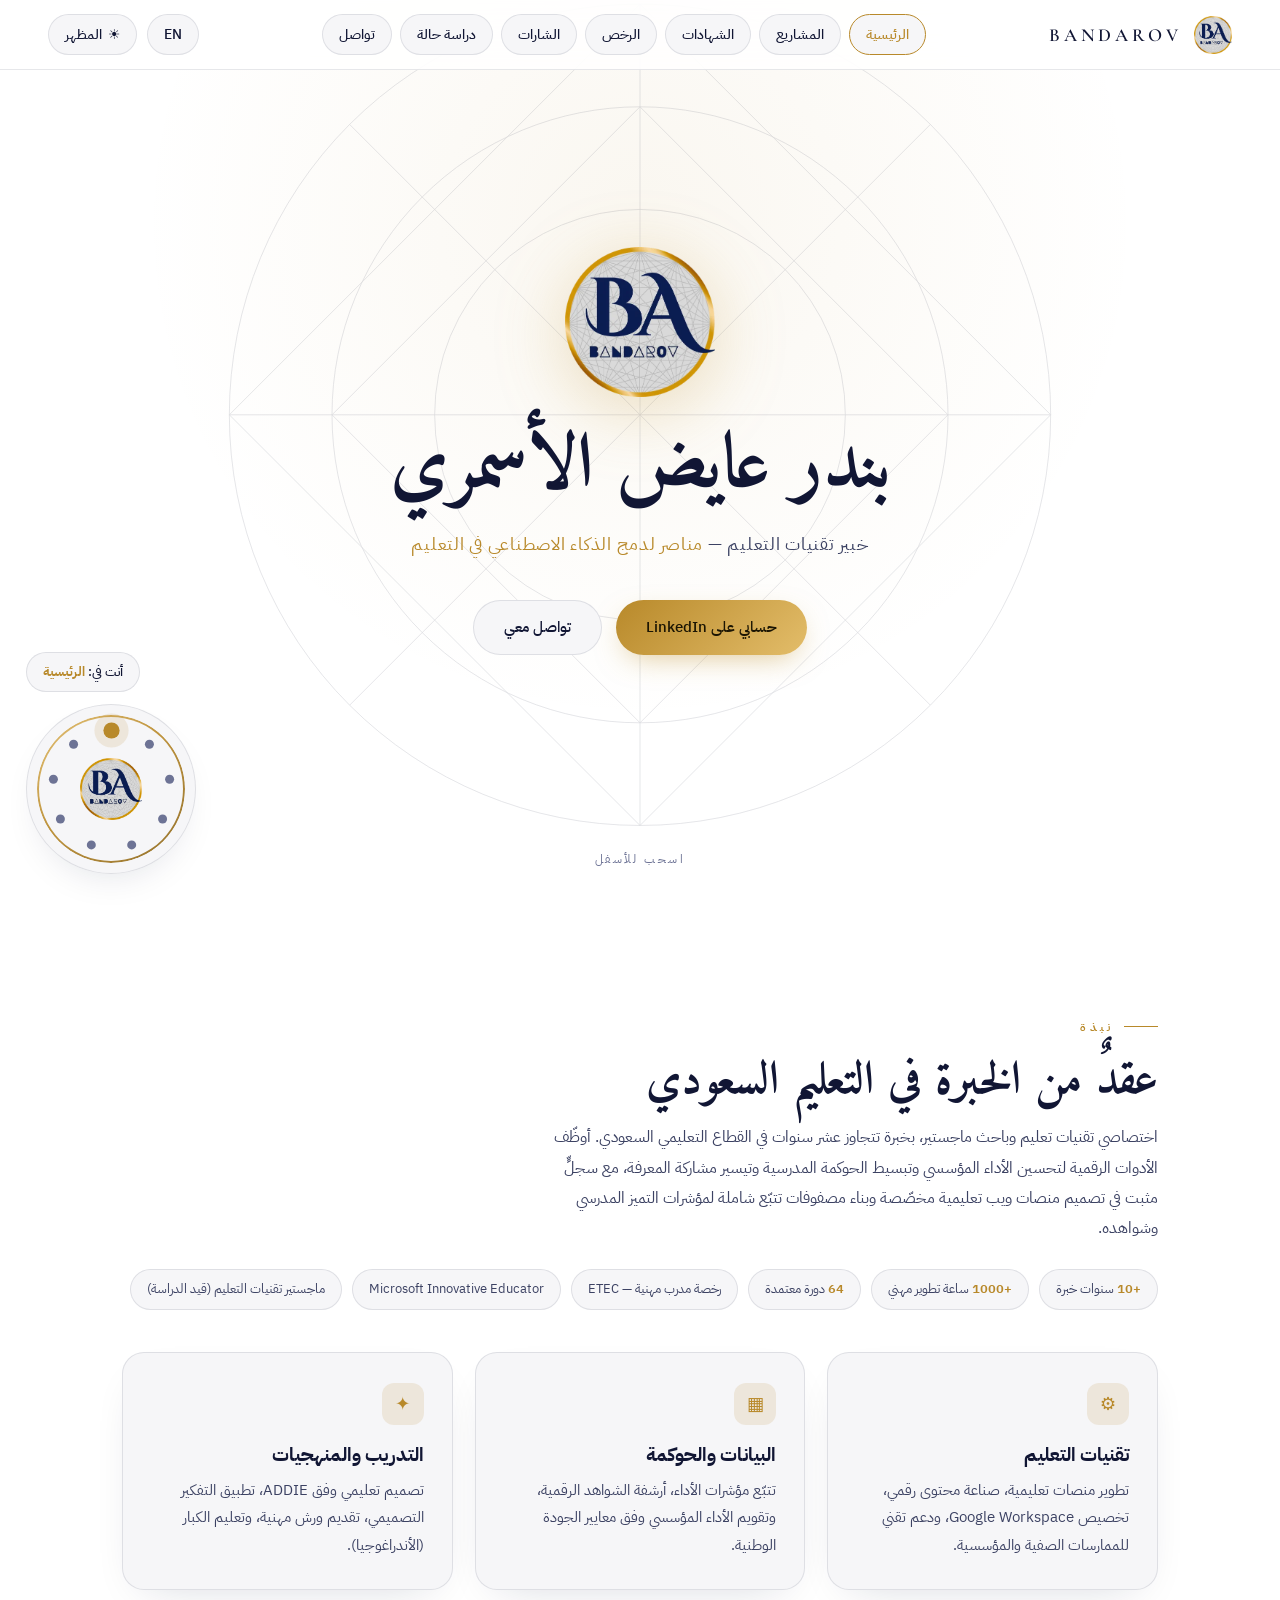
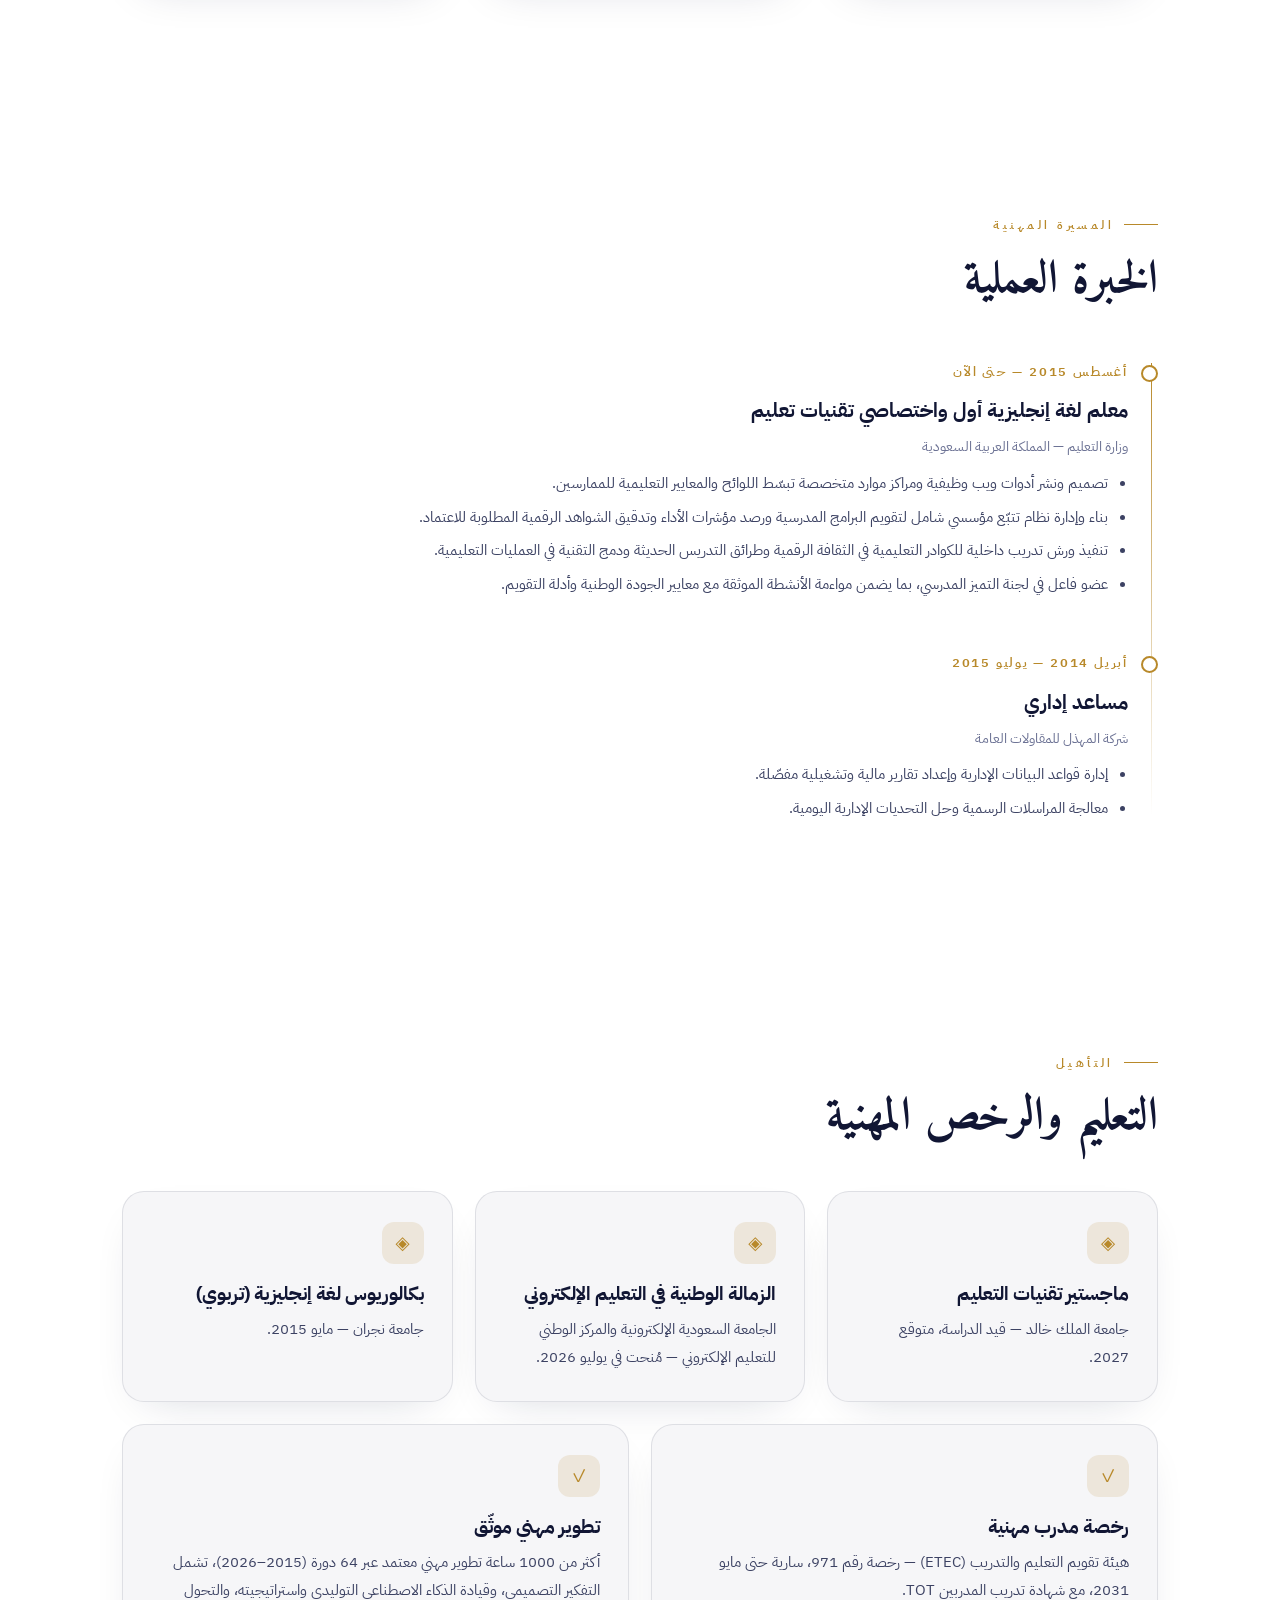
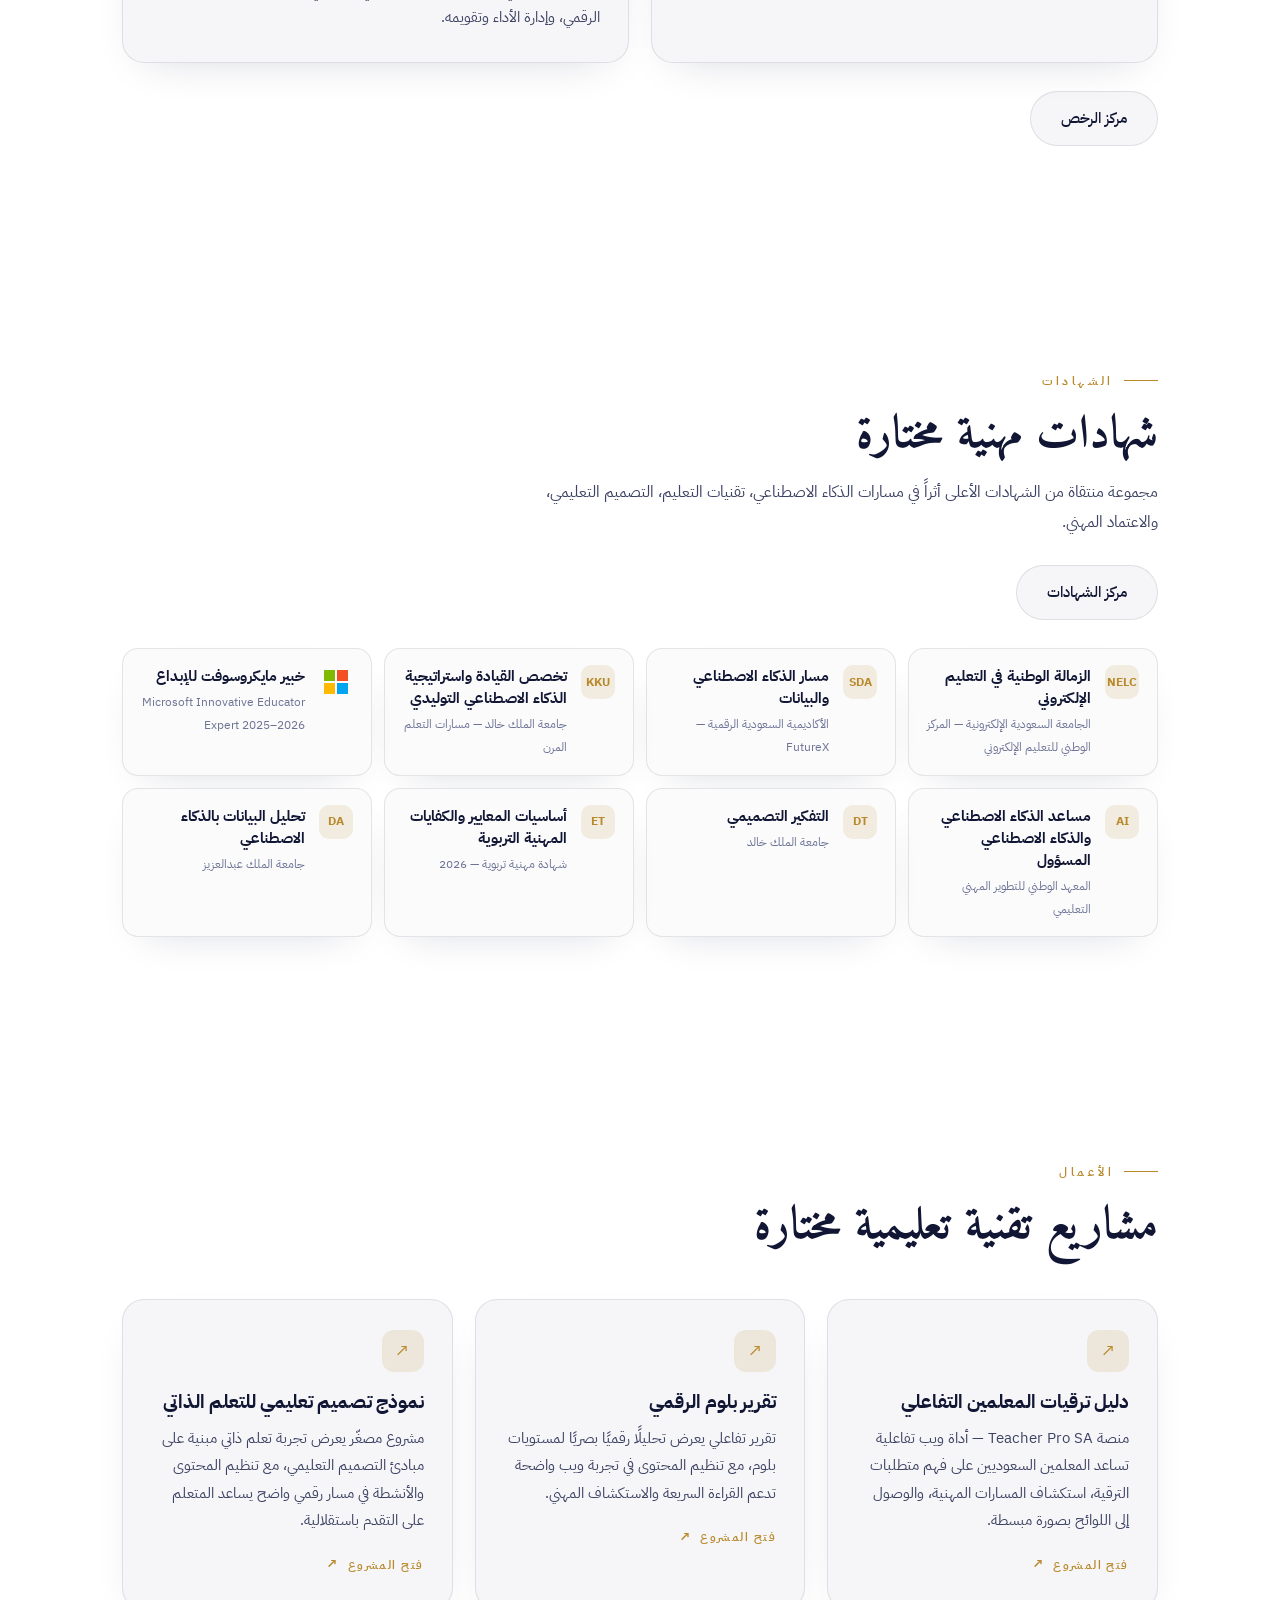
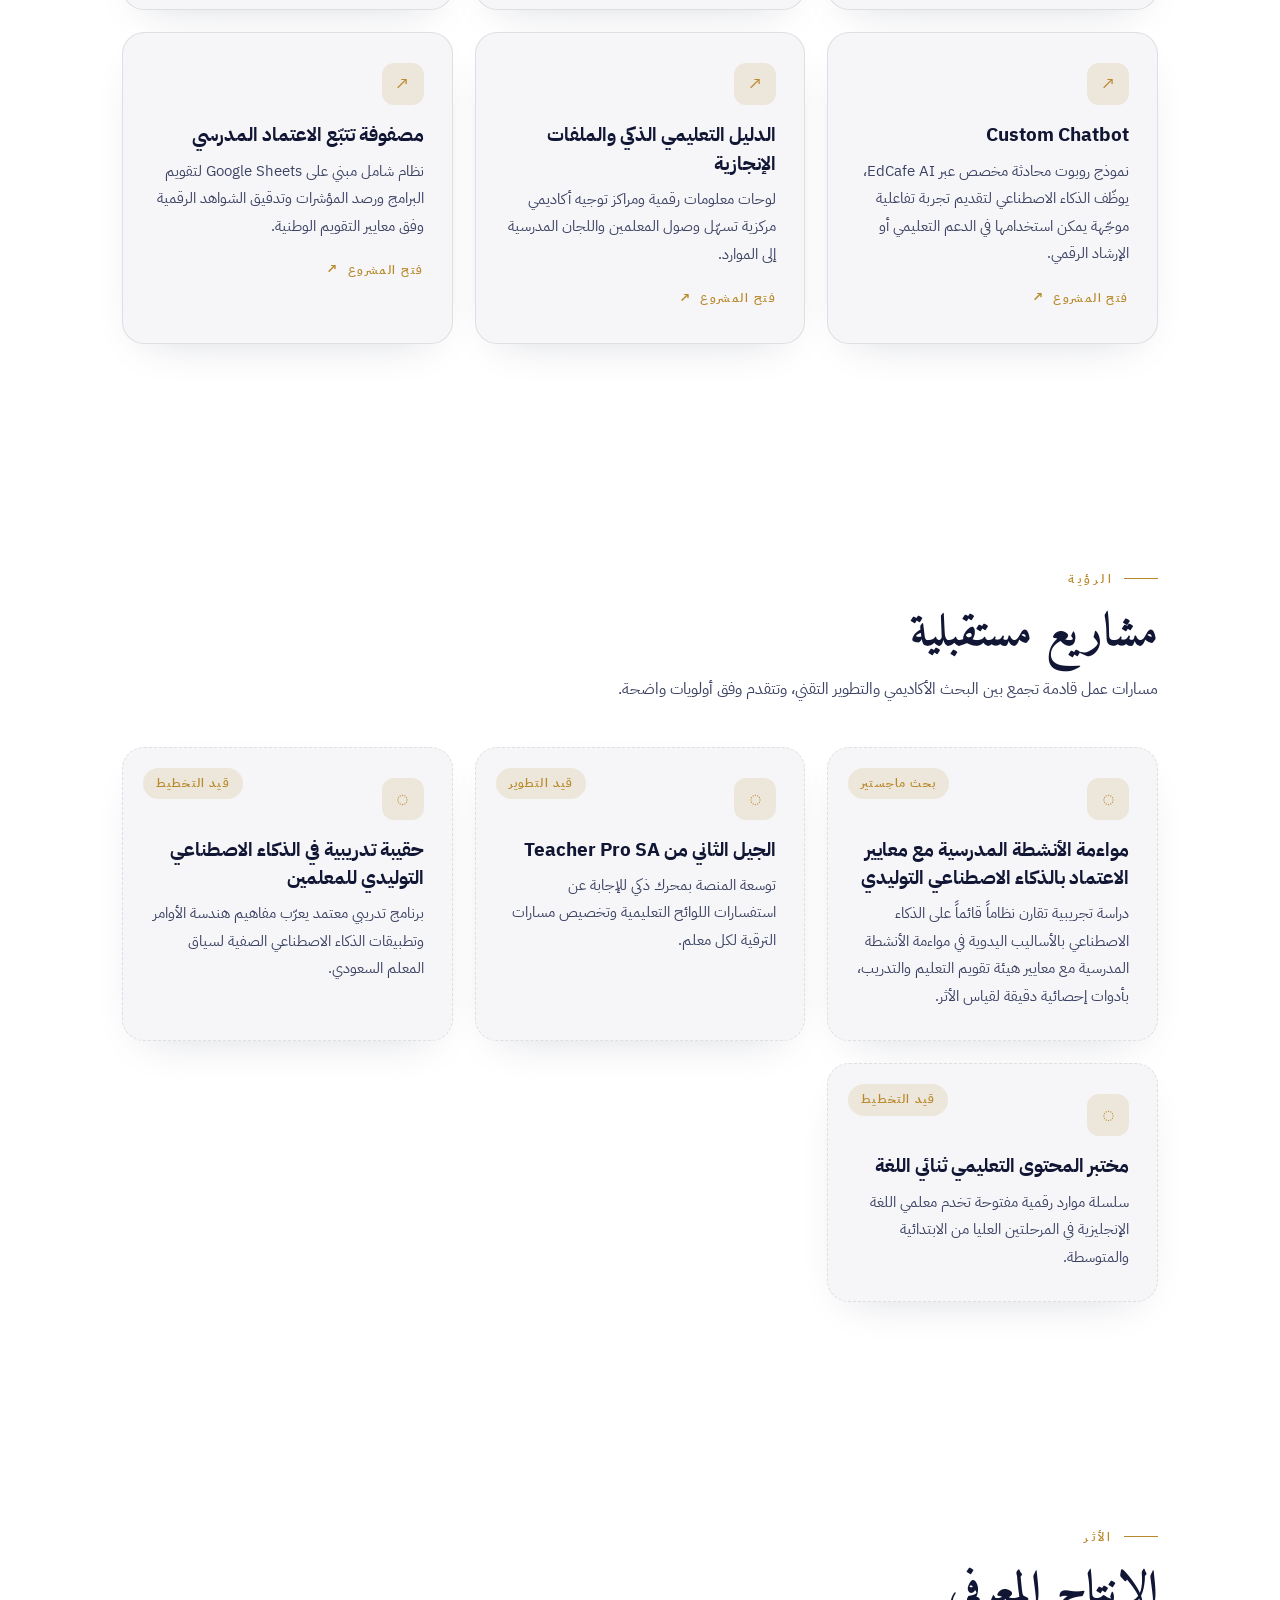
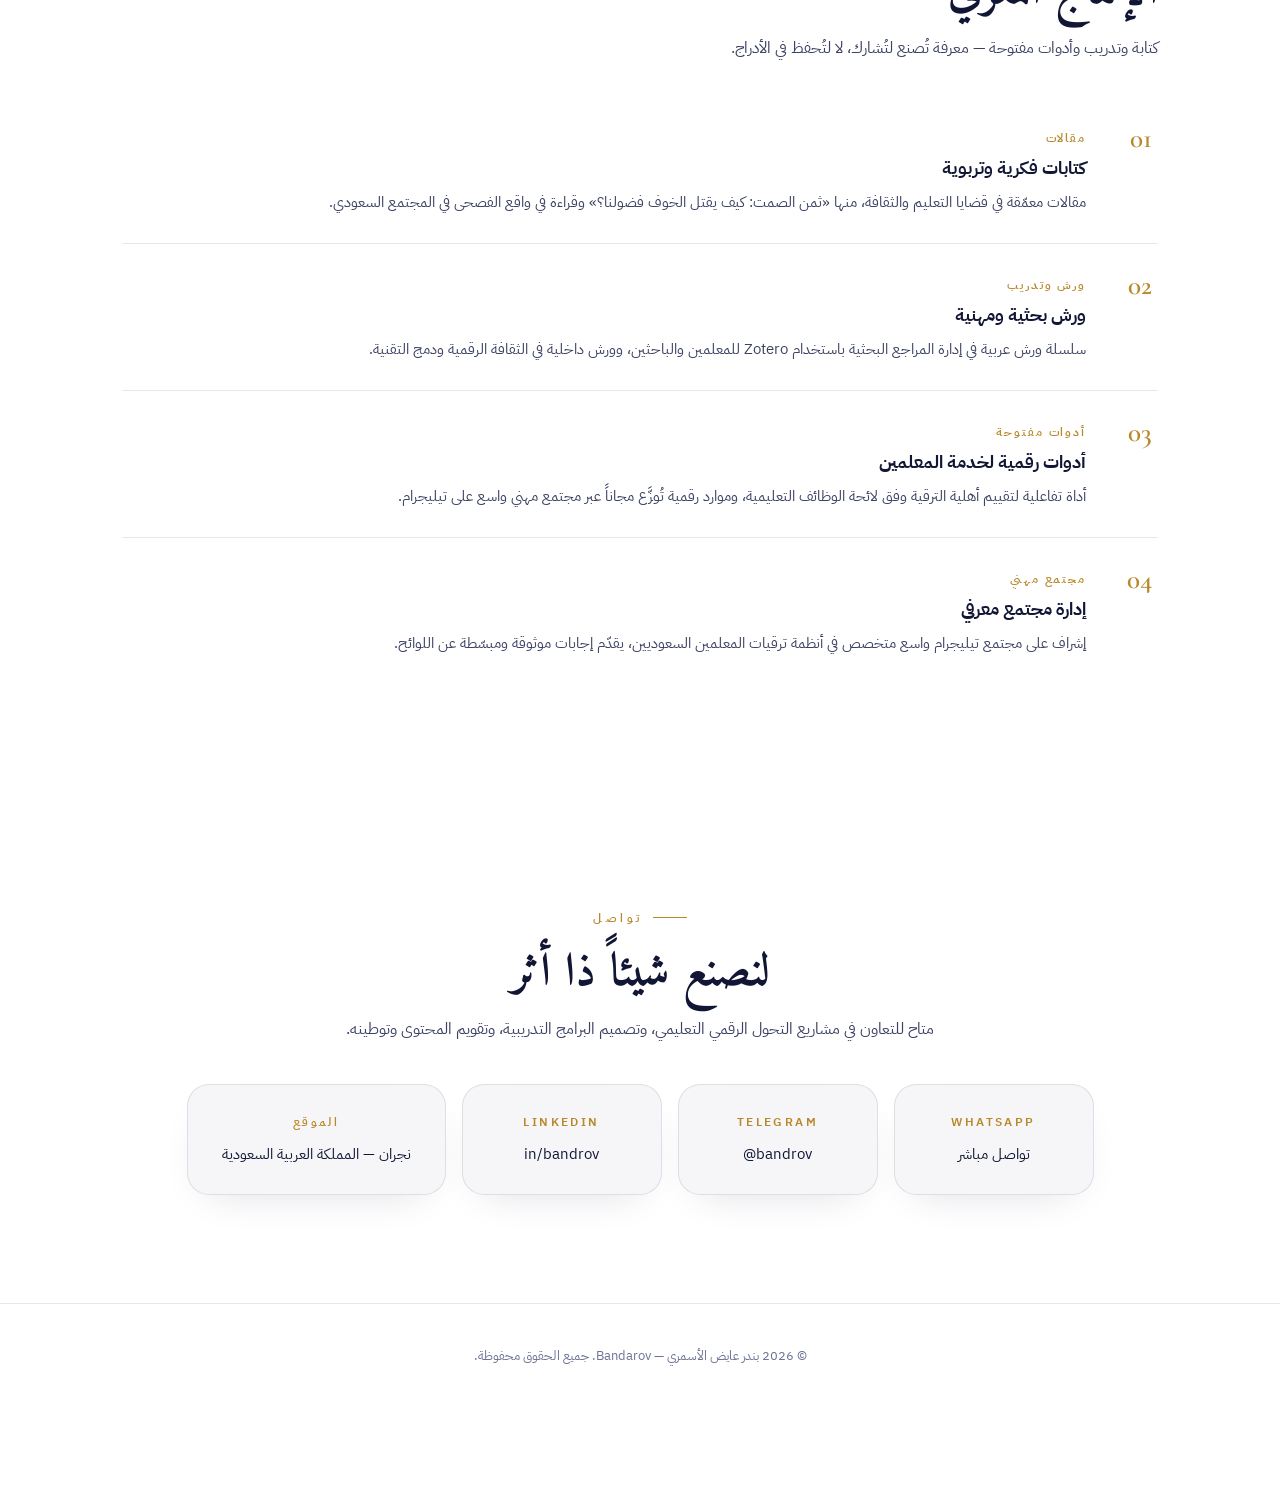
==== commit 0678d3c2: "وصف دقيق لما تم تعديله، مثل: تحديث واجهة المستخدم" ====
--- a/index.html
+++ b/index.html
@@ -120,6 +120,8 @@
     <a class="btn btn-ghost" href="certificates.html" data-i18n="certs_hub">مركز الشهادات</a>
   </div>
   <div class="cert-strip">
+    <div class="cert-pill"><div class="cert-mark">NELC</div><div><b data-i18n="cert7_t"></b><span data-i18n="cert7_o"></span></div></div>
+    <div class="cert-pill"><div class="cert-mark">SDA</div><div><b data-i18n="cert8_t"></b><span data-i18n="cert8_o"></span></div></div>
     <div class="cert-pill"><div class="cert-mark">KKU</div><div><b data-i18n="cert1_t"></b><span data-i18n="cert1_o"></span></div></div>
     <div class="cert-pill"><div class="cert-mark ms-mark" aria-label="Microsoft"><i></i><i></i><i></i><i></i></div><div><b data-i18n="cert2_t"></b><span data-i18n="cert2_o"></span></div></div>
     <div class="cert-pill"><div class="cert-mark">AI</div><div><b data-i18n="cert3_t"></b><span data-i18n="cert3_o"></span></div></div>
--- a/css/pages.css
+++ b/css/pages.css
@@ -45,6 +45,37 @@
 .page-block{max-width:62ch}
 .page-block p{color:var(--ink-2)}
 
+.case-study{padding-top:42px}
+.case-grid{
+  display:grid; gap:18px; margin-top:30px;
+  grid-template-columns:repeat(auto-fit,minmax(230px,1fr));
+}
+.case-card{
+  border:1px solid var(--line); border-radius:var(--r);
+  background:var(--surface); box-shadow:var(--shadow);
+  padding:24px 22px;
+}
+.case-num{
+  color:var(--gold); font-family:var(--display-en);
+  font-size:1.35rem; font-weight:600; line-height:1;
+}
+.case-card h3{margin-top:14px}
+.case-card p{margin-top:8px; color:var(--ink-2); font-size:.93rem}
+.case-updates{
+  margin-top:22px; padding:26px 28px;
+  border:1px solid var(--line); border-radius:var(--r);
+  background:var(--surface-2);
+}
+.case-updates h3{margin-bottom:14px}
+.case-updates ul{margin:0; padding-inline-start:22px; color:var(--ink-2)}
+.case-updates li{margin:8px 0}
+.case-lesson{
+  margin:26px 0 0; padding:22px 26px;
+  border-inline-start:4px solid var(--gold);
+  background:var(--gold-faint); color:var(--ink);
+  border-radius:calc(var(--r) - 6px); font-size:1rem;
+}
+
 .gallery{
   display:grid; gap:22px; margin-top:42px;
   grid-template-columns:repeat(auto-fit,minmax(240px,1fr));
@@ -64,14 +95,32 @@
   display:flex; flex-direction:column; min-height:100%;
   text-align:start;
 }
+.cert-card.is-featured{
+  grid-column:1/-1;
+  display:grid; grid-template-columns:minmax(280px,.95fr) minmax(280px,1.05fr);
+  gap:24px; align-items:start;
+}
+.cert-card.is-featured .cert-media{margin-bottom:0}
+.cert-content{display:flex; flex-direction:column; align-items:flex-start}
 .cert-card .org{color:var(--ink-3); font-size:.9rem; margin:4px 0 0}
+.cert-desc{color:var(--ink-2); margin-top:12px; font-size:.94rem}
+.cert-meta{
+  display:grid; gap:8px; width:100%; margin-top:16px;
+}
+.cert-meta span{
+  display:flex; flex-wrap:wrap; gap:6px 10px; align-items:baseline;
+  padding:8px 10px; border:1px solid var(--line);
+  border-radius:12px; background:var(--surface-2);
+}
+.cert-meta b{color:var(--gold); font-family:var(--head); font-size:.78rem}
+.cert-meta em{font-style:normal; color:var(--ink-2); font-size:.86rem}
 
 .cert-media{
   width:100%; aspect-ratio:4/3; border-radius:var(--r); border:1px solid var(--line);
   background:var(--surface); margin-bottom:12px; overflow:hidden;
   display:grid; place-items:center;
 }
-.cert-media img{width:100%; height:100%; object-fit:cover; display:block}
+.cert-media img{width:100%; height:100%; object-fit:contain; display:block; background:#fff}
 .cert-media .cert-placeholder{
   color:var(--ink-3); font-size:.82rem; text-align:center; padding:16px;
   font-family:var(--head); letter-spacing:.04em;
@@ -82,9 +131,78 @@
   letter-spacing:.08em; text-decoration:none;
 }
 .cert-verify::after{content:"↗"; font-size:.85rem}
+.cert-tracks{
+  width:100%; margin-top:18px; border:1px solid var(--line);
+  border-radius:16px; background:var(--surface-2); overflow:hidden;
+}
+.cert-tracks summary{
+  cursor:pointer; padding:14px 16px; color:var(--gold);
+  font-family:var(--head); font-weight:600; list-style-position:inside;
+}
+.cert-tracks-grid{
+  display:grid; gap:12px; padding:0 14px 14px;
+  grid-template-columns:repeat(auto-fit,minmax(190px,1fr));
+}
+.cert-track{
+  border:1px solid var(--line); border-radius:14px;
+  background:var(--surface); padding:16px 15px;
+}
+.cert-track-label{
+  color:var(--gold); font-family:var(--head);
+  font-size:.74rem; font-weight:600;
+}
+.cert-track h4{margin-top:6px; color:var(--ink)}
+.cert-track p{margin-top:7px; color:var(--ink-2); font-size:.86rem}
+.cert-track ul{
+  margin:10px 0 0; padding-inline-start:20px;
+  color:var(--ink-2); font-size:.84rem;
+}
+.cert-track li{margin:4px 0}
+
+.cert-related{
+  width:100%; margin-top:18px; padding-top:16px;
+  border-top:1px solid var(--line);
+}
+.cert-related-title{
+  margin:0 0 10px; color:var(--ink);
+  font-size:.95rem; font-family:var(--head); font-weight:600;
+}
+.cert-related-grid{
+  display:grid; gap:0 18px;
+  grid-template-columns:repeat(auto-fit,minmax(220px,1fr));
+}
+.cert-related-item{
+  display:flex; flex-direction:column; gap:5px;
+  padding:13px 0; border-bottom:1px solid var(--line);
+  color:inherit; text-decoration:none;
+}
+.cert-related-item[href]:hover strong{color:var(--gold)}
+.cert-related-issuer{
+  color:var(--gold); font-family:var(--head);
+  font-size:.74rem; font-weight:600;
+}
+.cert-related-item strong{
+  color:var(--ink); line-height:1.35;
+  transition:color .2s ease;
+}
+.cert-related-item[href] strong::after{
+  content:"↗"; display:inline-block; margin-inline-start:6px;
+  color:var(--gold); font-size:.78em;
+}
+.cert-related-item em{
+  color:var(--ink-3); font-style:normal; font-size:.78rem;
+}
+.cert-related-item p{
+  margin:2px 0 0; color:var(--ink-2); font-size:.84rem;
+}
 
 .badge-media{aspect-ratio:auto; height:300px; overflow:visible}
 
+@media (max-width:820px){
+  .cert-card.is-featured{grid-template-columns:1fr}
+  .cert-card.is-featured .cert-media{margin-bottom:4px}
+}
+
 body.inner footer{padding-bottom:48px}
 
 .section-cta{margin-top:28px; display:flex; flex-wrap:wrap; gap:12px}
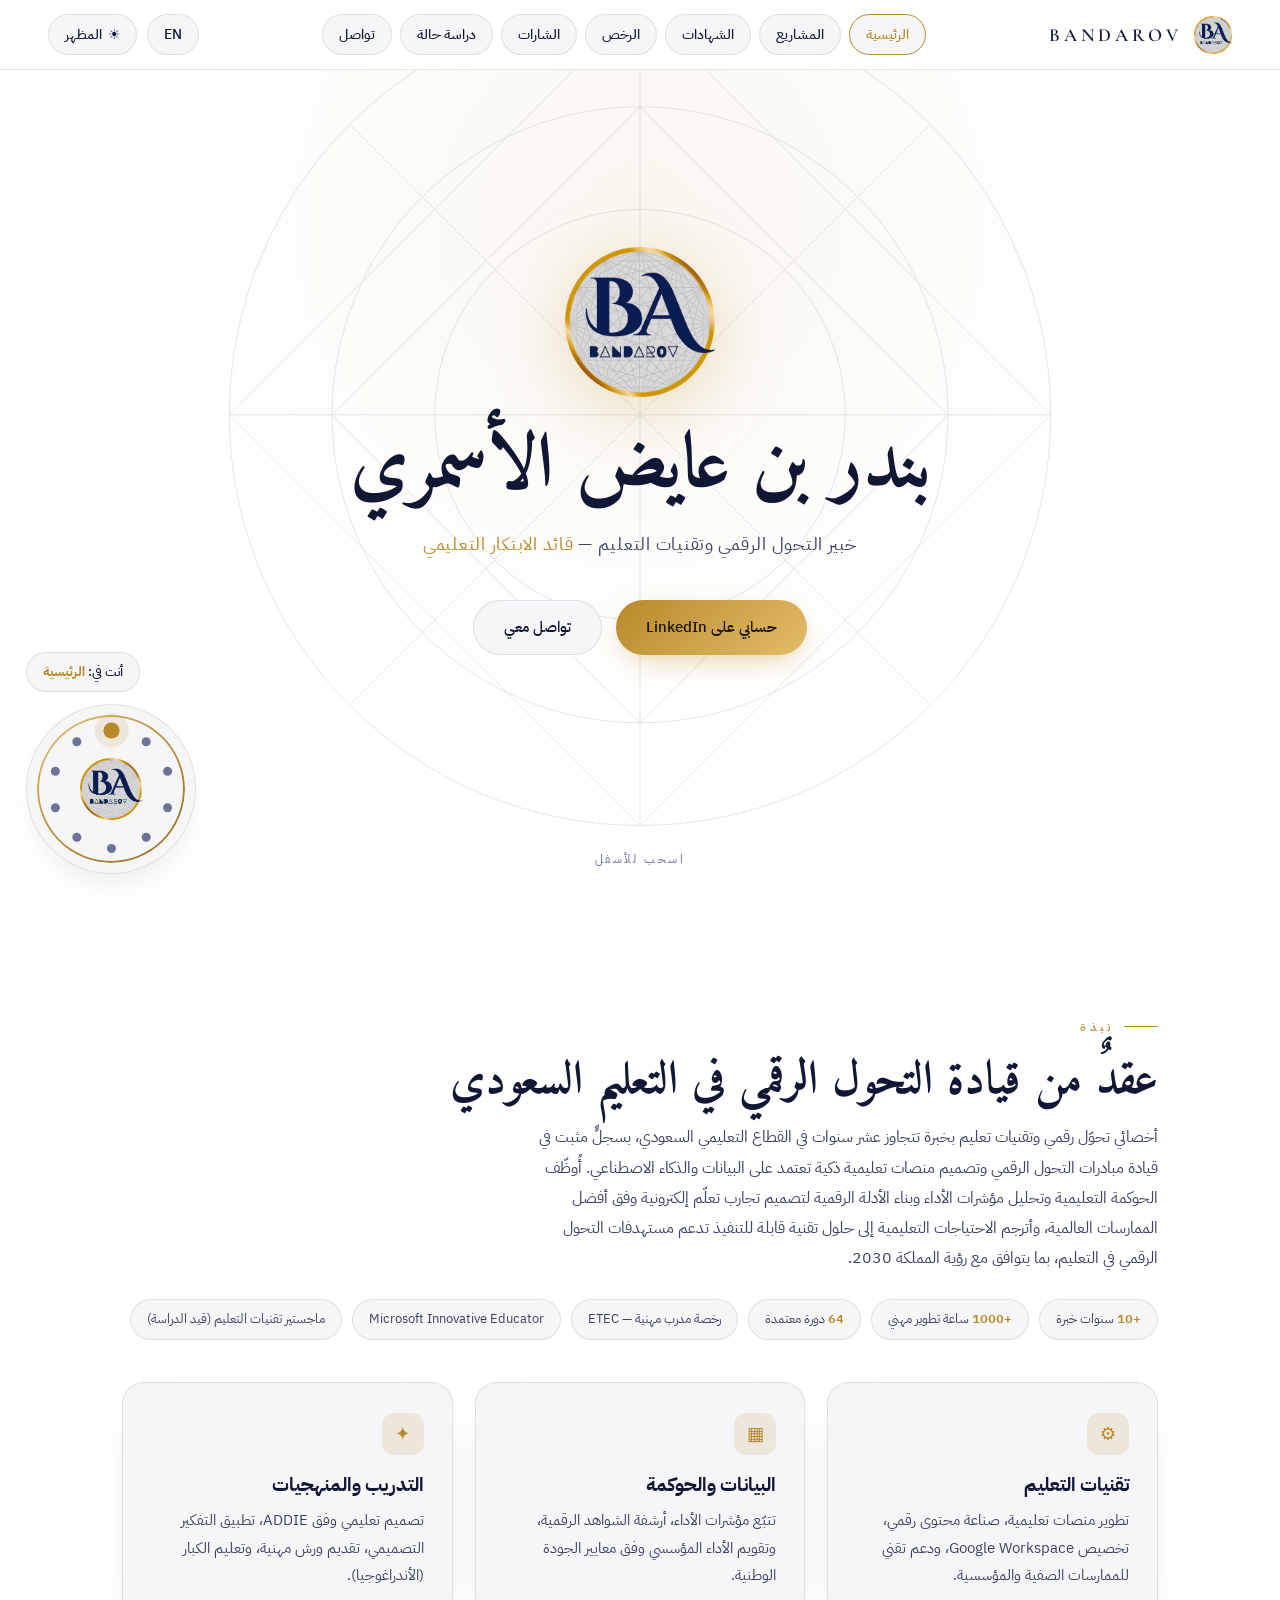
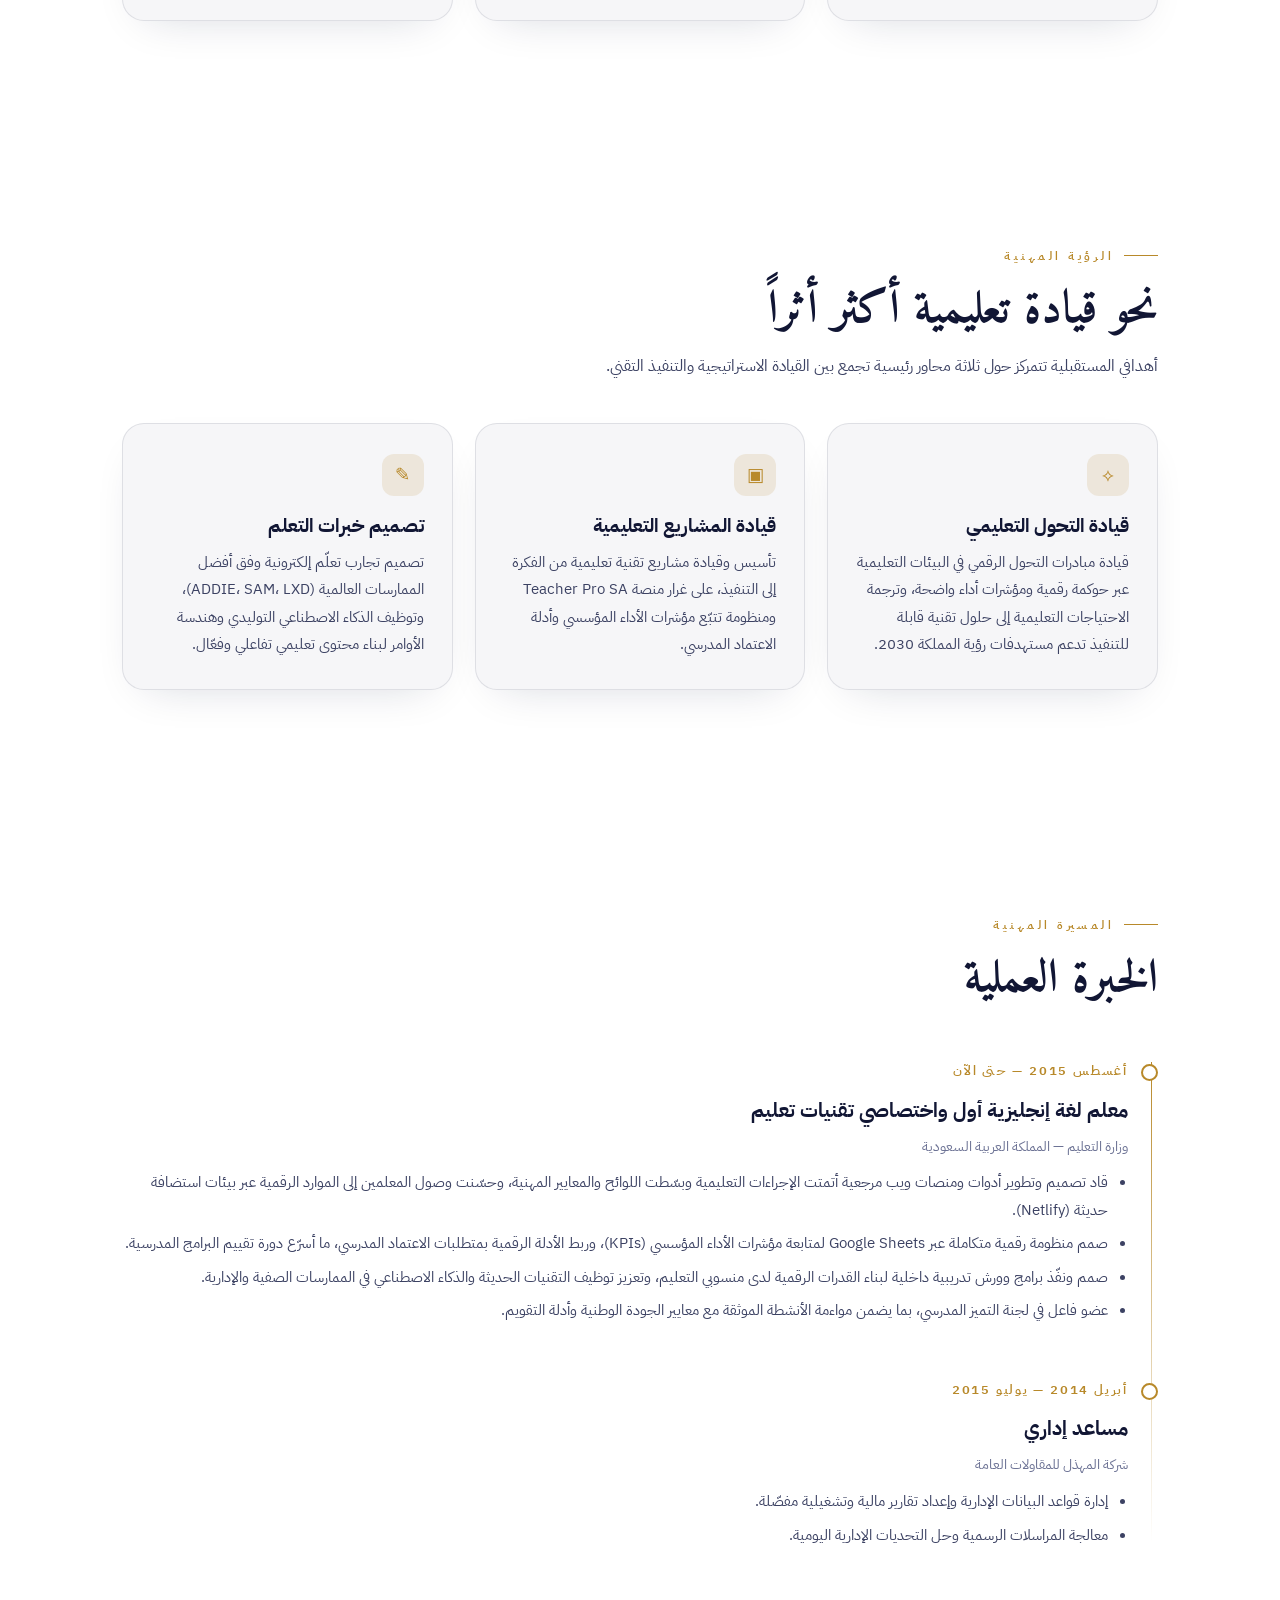
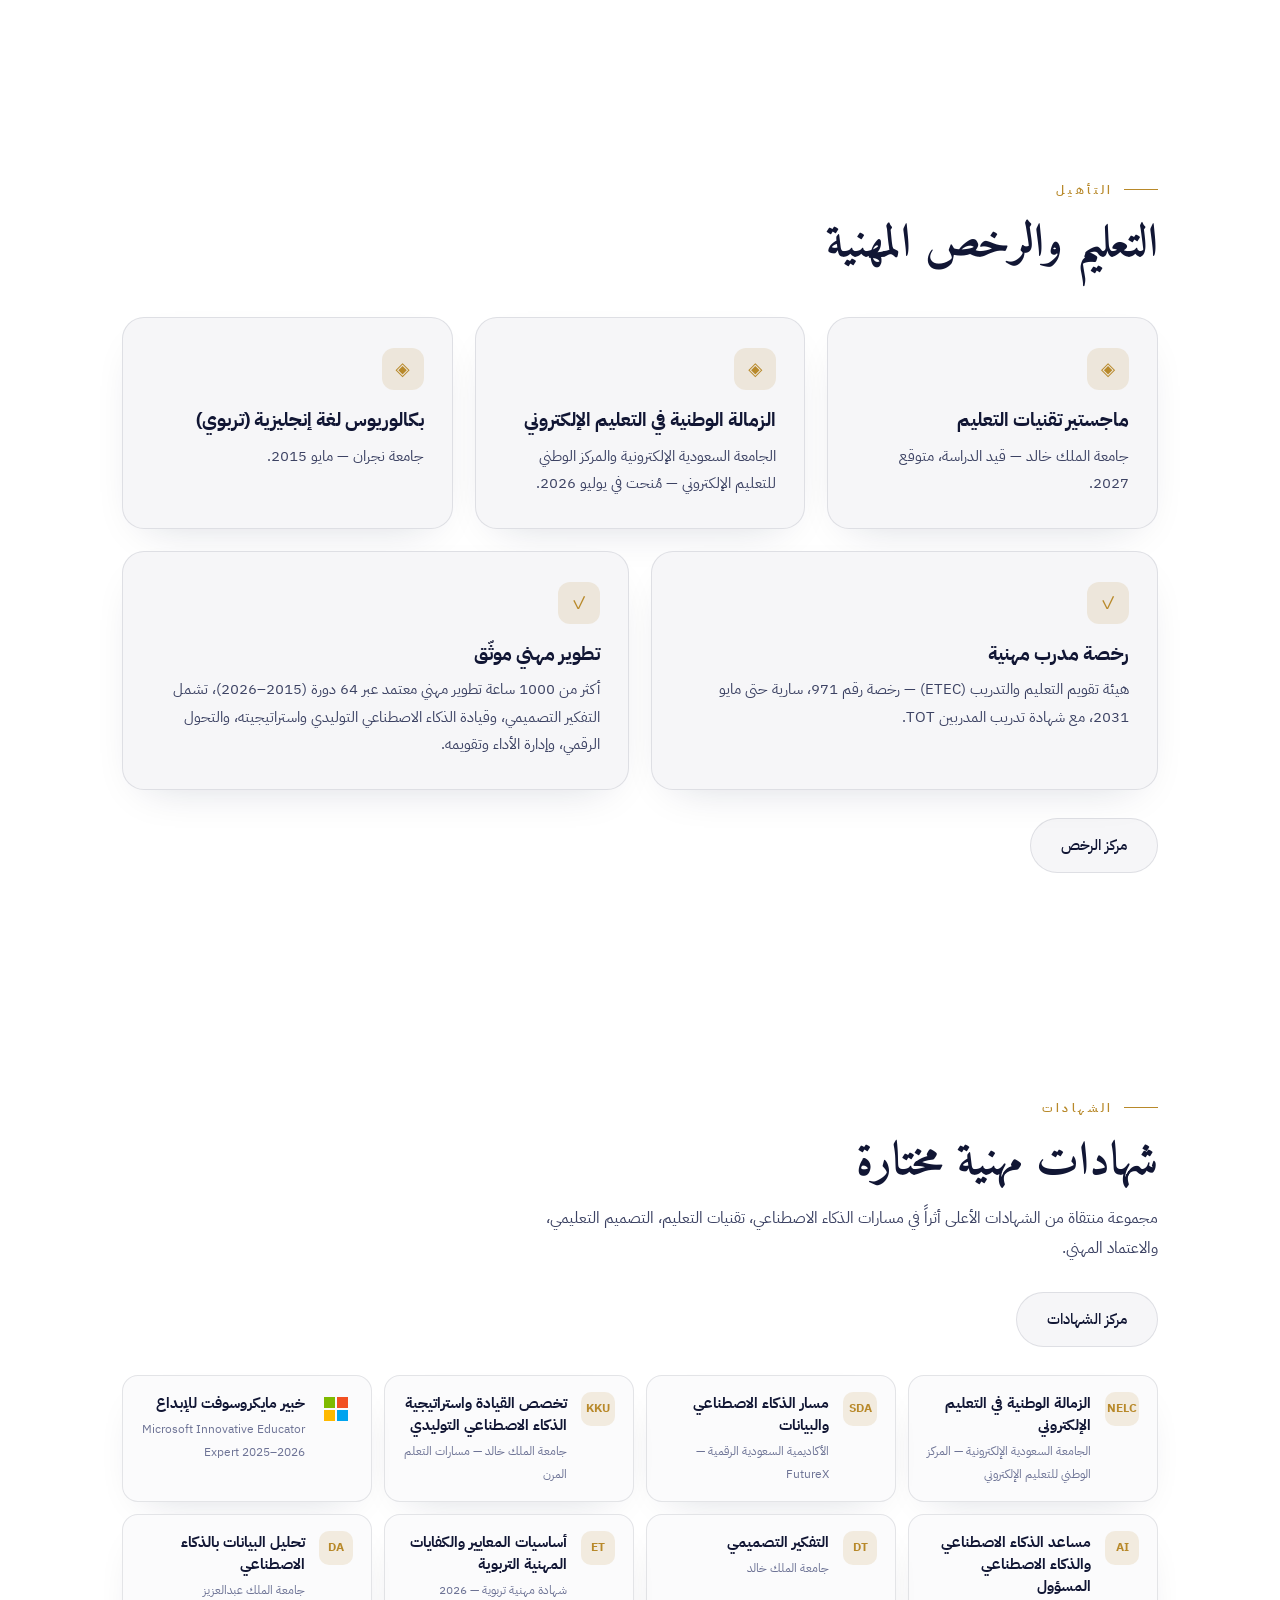
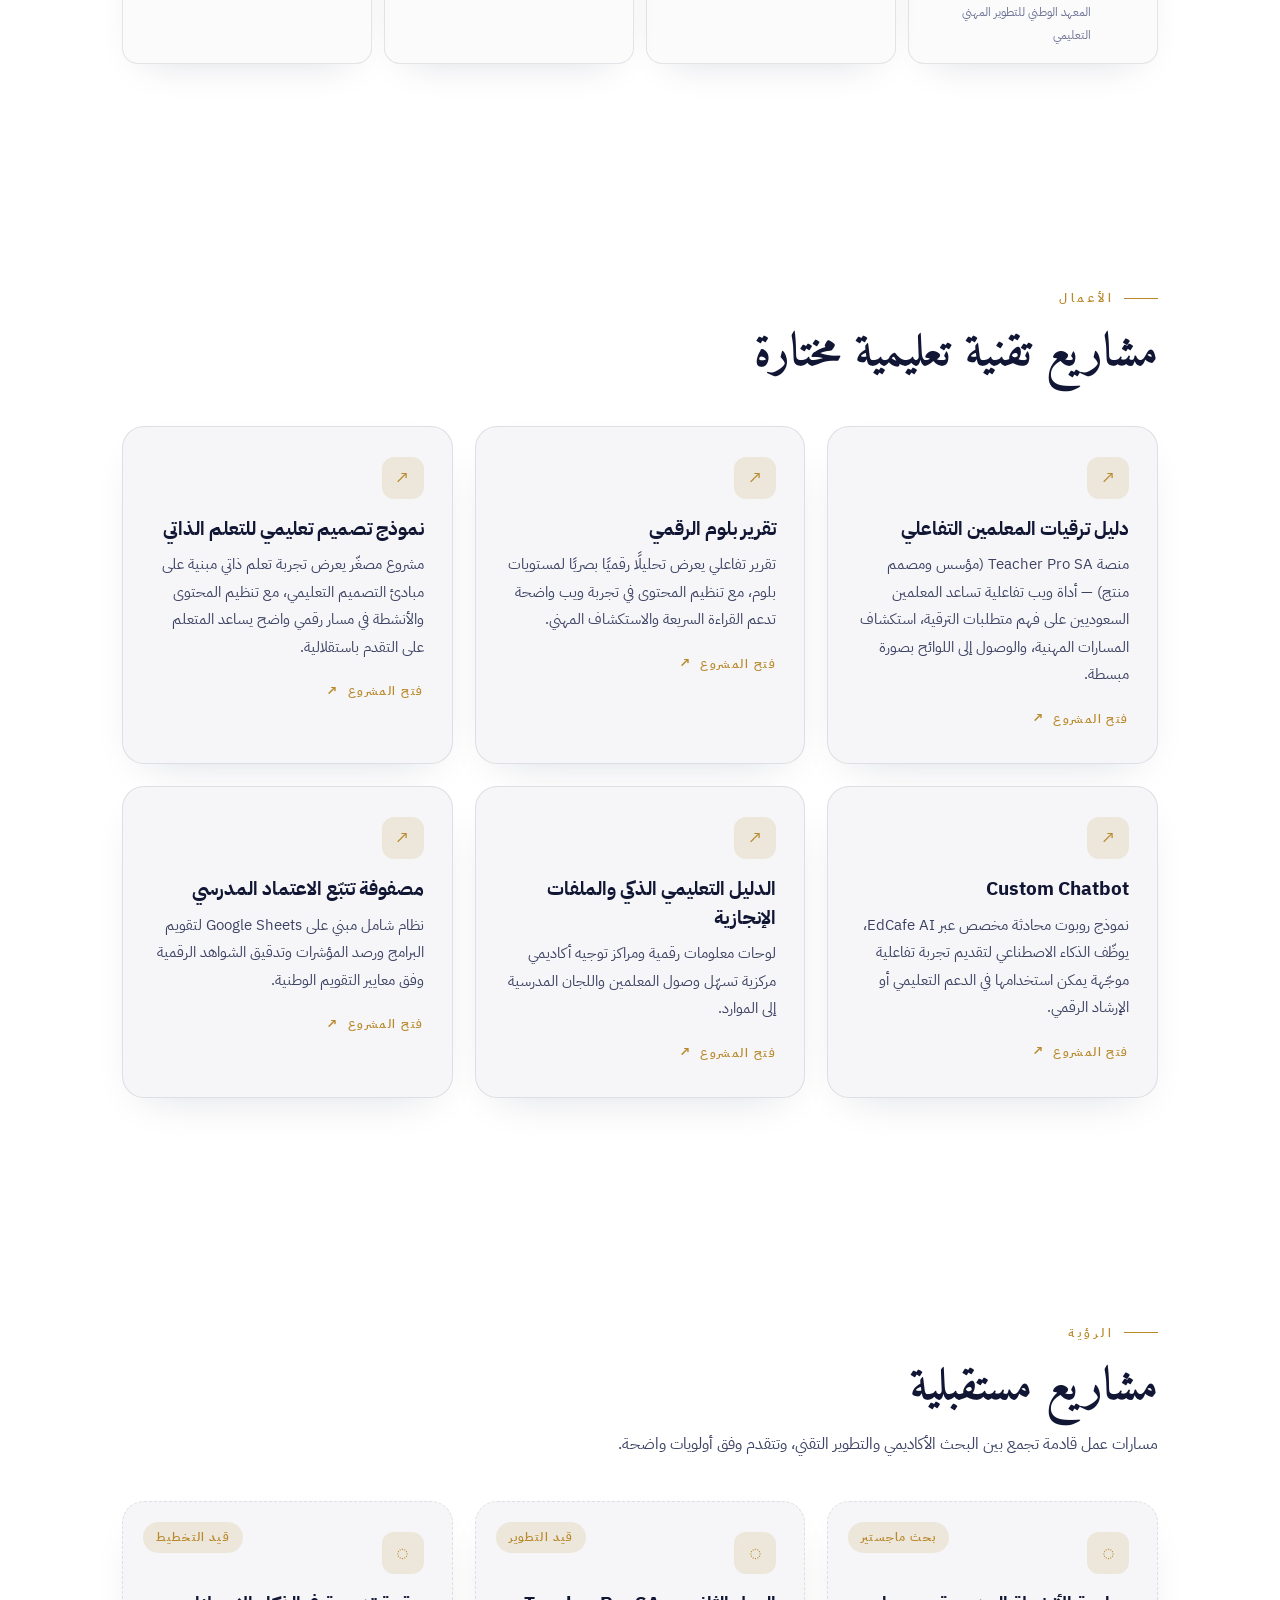
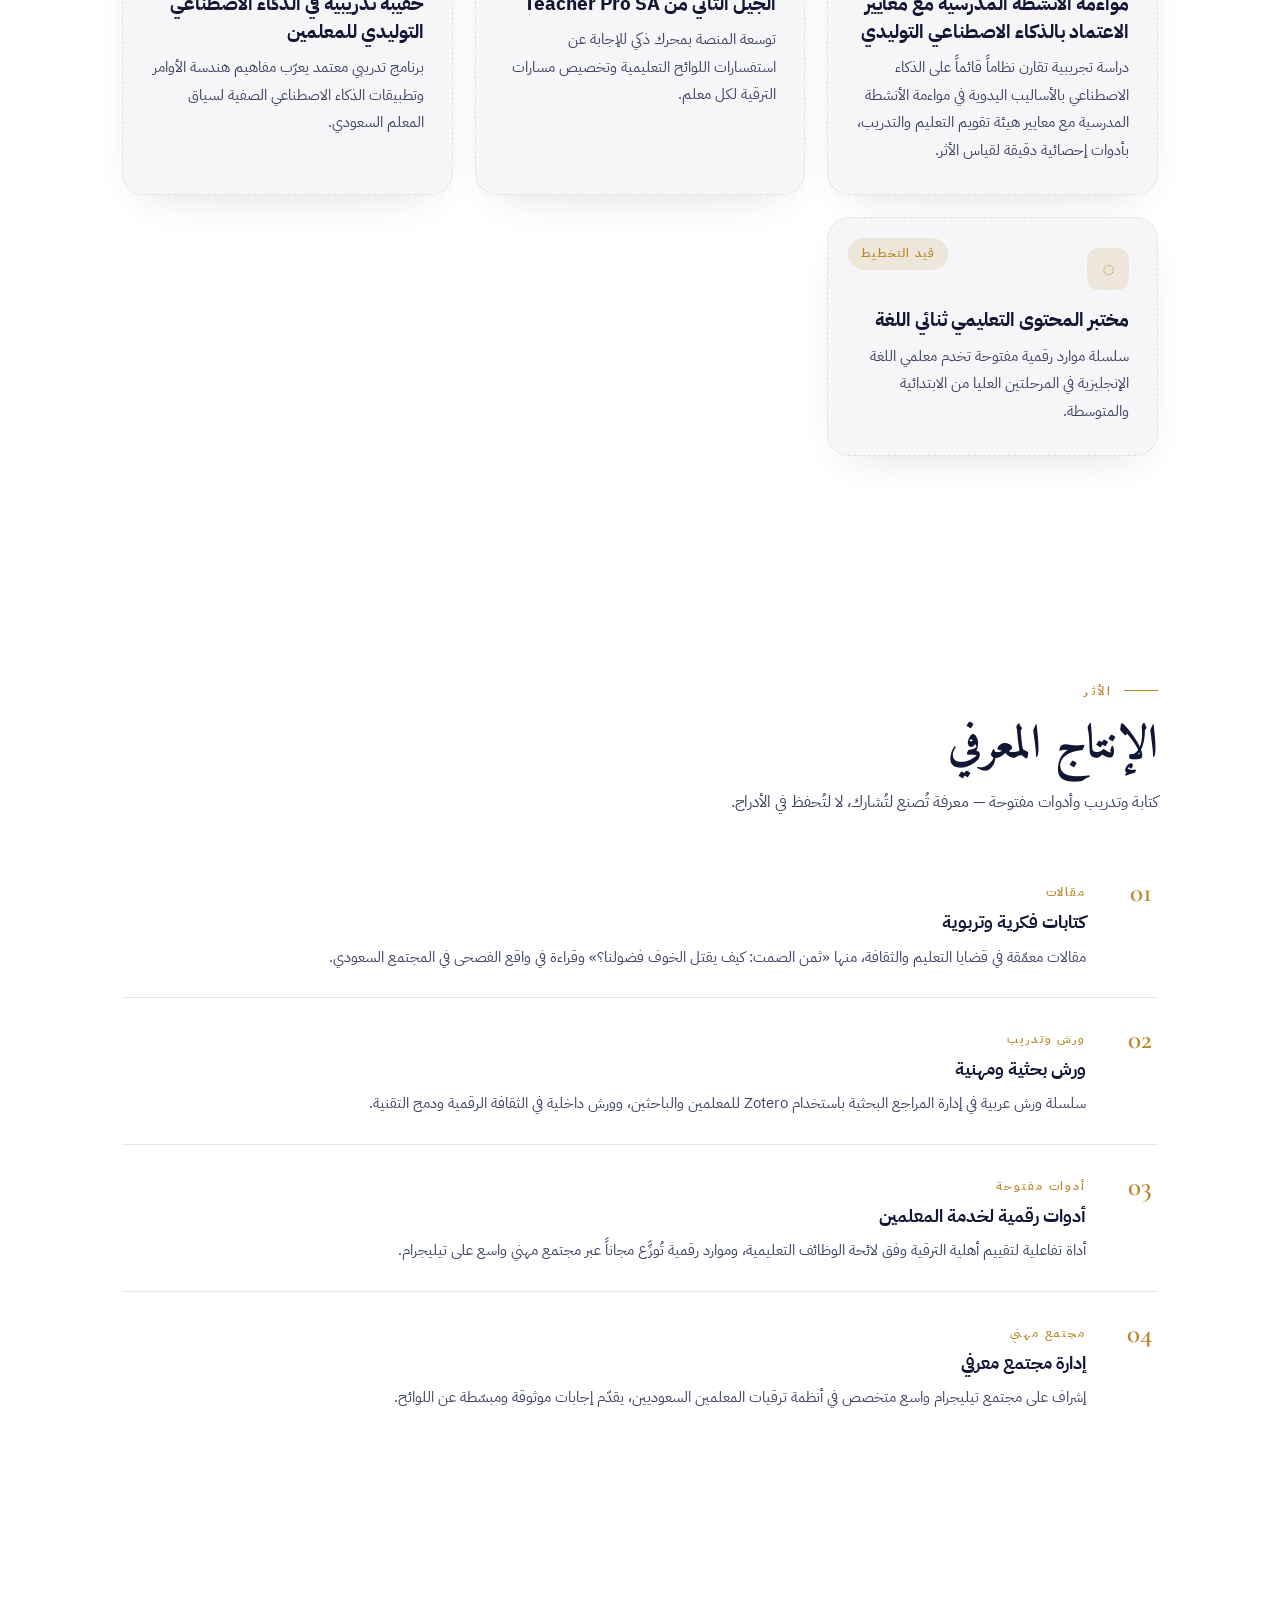
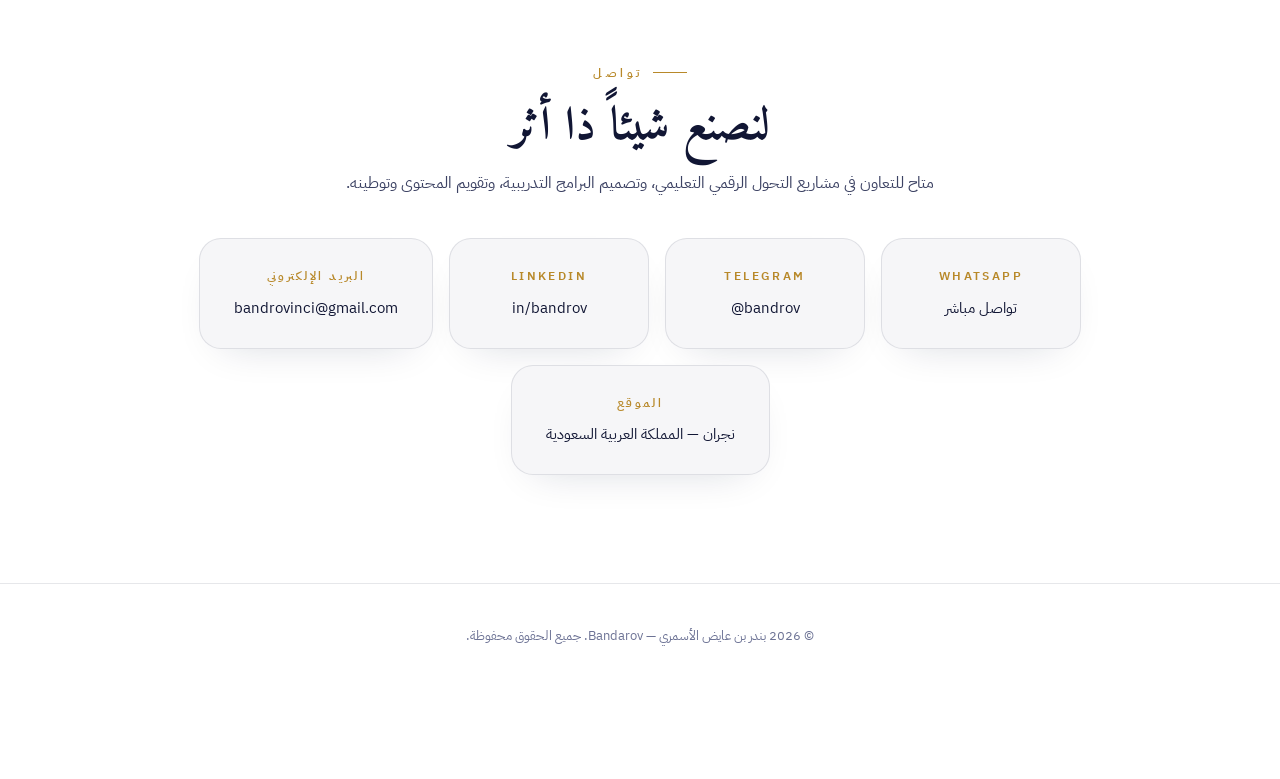
==== commit cce89f77: "Refresh homepage identity and add professional vision section - main.js: update name (AR) to 'بندر ب" ====
--- a/index.html
+++ b/index.html
@@ -75,6 +75,18 @@
   </div>
 </section>
 
+<!-- 2b VISION -->
+<section id="vision" class="reveal">
+  <span class="eyebrow" data-i18n="s_vision"></span>
+  <h2 class="display" data-i18n="vision_t"></h2>
+  <p class="lead" data-i18n="vision_p"></p>
+  <div class="grid g3">
+    <div class="card"><div class="ico">⟡</div><h3 data-i18n="vision1_t"></h3><p data-i18n="vision1_p"></p></div>
+    <div class="card"><div class="ico">▣</div><h3 data-i18n="vision2_t"></h3><p data-i18n="vision2_p"></p></div>
+    <div class="card"><div class="ico">✎</div><h3 data-i18n="vision3_t"></h3><p data-i18n="vision3_p"></p></div>
+  </div>
+</section>
+
 <!-- 3 EXPERIENCE -->
 <section id="experience" class="reveal">
   <span class="eyebrow" data-i18n="s_exp"></span>
@@ -192,6 +204,7 @@
    <a class="c-link" href="https://wa.me/966531021029" target="_blank" rel="noopener"><span class="lbl">WhatsApp</span><span class="val">تواصل مباشر</span></a>
     <a class="c-link" href="https://t.me/bandrov" target="_blank" rel="noopener"><span class="lbl">Telegram</span><span class="val">@bandrov</span></a>
     <a class="c-link" href="https://www.linkedin.com/in/bandrov" target="_blank" rel="noopener"><span class="lbl">LinkedIn</span><span class="val">in/bandrov</span></a>
+    <a class="c-link" href="mailto:bandrovinci@gmail.com"><span class="lbl" data-i18n="c_email"></span><span class="val">bandrovinci@gmail.com</span></a>
     <div class="c-link" style="cursor:default"><span class="lbl" data-i18n="c_loc"></span><span class="val" data-i18n="c_loc_v"></span></div>
   </div>
 </section>
--- a/css/pages.css
+++ b/css/pages.css
@@ -102,8 +102,29 @@
 }
 .cert-card.is-featured .cert-media{margin-bottom:0}
 .cert-content{display:flex; flex-direction:column; align-items:flex-start}
+.cert-title-row{display:flex; flex-wrap:wrap; align-items:center; gap:10px; width:100%}
+.cert-title-row h3{margin:0}
+.cert-status-badge{
+  display:inline-flex; align-items:center; flex:0 0 auto;
+  border:1px solid var(--line); background:var(--surface-2); color:var(--ink-3);
+  border-radius:999px; padding:5px 14px;
+  font-family:var(--head); font-size:.72rem; font-weight:600; letter-spacing:.06em;
+  white-space:nowrap;
+}
+.cert-org-row{display:flex; align-items:center; gap:10px; margin-top:4px}
+.cert-org-row .org{margin:0}
+.cert-org-logo{
+  flex:0 0 auto; width:auto; max-width:72px; height:auto; max-height:32px;
+  object-fit:contain; display:block;
+}
 .cert-card .org{color:var(--ink-3); font-size:.9rem; margin:4px 0 0}
 .cert-desc{color:var(--ink-2); margin-top:12px; font-size:.94rem}
+.cert-pending-note{
+  width:100%; margin-top:16px; padding:13px 16px;
+  border:1px dashed var(--line); border-radius:14px;
+  background:var(--surface-2); color:var(--ink-2); text-align:center;
+  font-family:var(--head); font-size:.86rem; font-weight:600; letter-spacing:.01em;
+}
 .cert-meta{
   display:grid; gap:8px; width:100%; margin-top:16px;
 }
@@ -125,6 +146,10 @@
   color:var(--ink-3); font-size:.82rem; text-align:center; padding:16px;
   font-family:var(--head); letter-spacing:.04em;
 }
+.cert-media .cert-placeholder-pending{
+  display:flex; flex-direction:column; align-items:center; gap:8px;
+}
+.cert-pending-icon{font-size:1.7rem; line-height:1}
 .cert-verify{
   display:inline-flex; align-items:center; gap:6px; margin-bottom:16px;
   color:var(--gold); font-family:var(--head); font-size:.78rem; font-weight:600;
@@ -198,6 +223,48 @@
 
 .badge-media{aspect-ratio:auto; height:300px; overflow:visible}
 
+/* Badges grid — 3 / 2 / 1 columns */
+.badges-grid{grid-template-columns:repeat(3,1fr)}
+@media (max-width:980px){
+  .badges-grid{grid-template-columns:repeat(2,1fr)}
+}
+@media (max-width:620px){
+  .badges-grid{grid-template-columns:1fr}
+}
+
+/* Badge card — whole card is a link */
+.badge-card{
+  display:flex; flex-direction:column; align-items:center; text-align:center;
+  text-decoration:none; color:inherit; cursor:pointer;
+}
+.badge-media-wrap{
+  width:100%; display:flex; justify-content:center; align-items:center;
+  min-height:120px; margin-bottom:16px;
+}
+.badge-media-wrap img{
+  width:auto; max-width:150px; max-height:150px; object-fit:contain; display:block;
+}
+.badge-card h3{margin:0; font-size:1.08rem; line-height:1.4}
+.badge-org{
+  color:var(--ink-3); font-size:.82rem; margin:6px 0 0; opacity:.85;
+}
+.badge-skills{
+  display:flex; flex-wrap:wrap; justify-content:center; gap:8px;
+  margin-top:16px; width:100%;
+}
+.badge-skill-pill{
+  border:1px solid var(--line); background:var(--surface-2); color:var(--ink-2);
+  font-size:.75rem; padding:5px 13px; border-radius:999px; white-space:nowrap;
+}
+.badges-cta{justify-content:center; margin-top:36px}
+
+/* Staggered reveal animation for badge cards */
+.reveal-stagger{opacity:0; transform:translateY(24px); transition:opacity .6s ease, transform .6s ease}
+.reveal-stagger.in{opacity:1; transform:none}
+@media (prefers-reduced-motion:reduce){
+  .reveal-stagger{opacity:1; transform:none; transition:none}
+}
+
 @media (max-width:820px){
   .cert-card.is-featured{grid-template-columns:1fr}
   .cert-card.is-featured .cert-media{margin-bottom:4px}
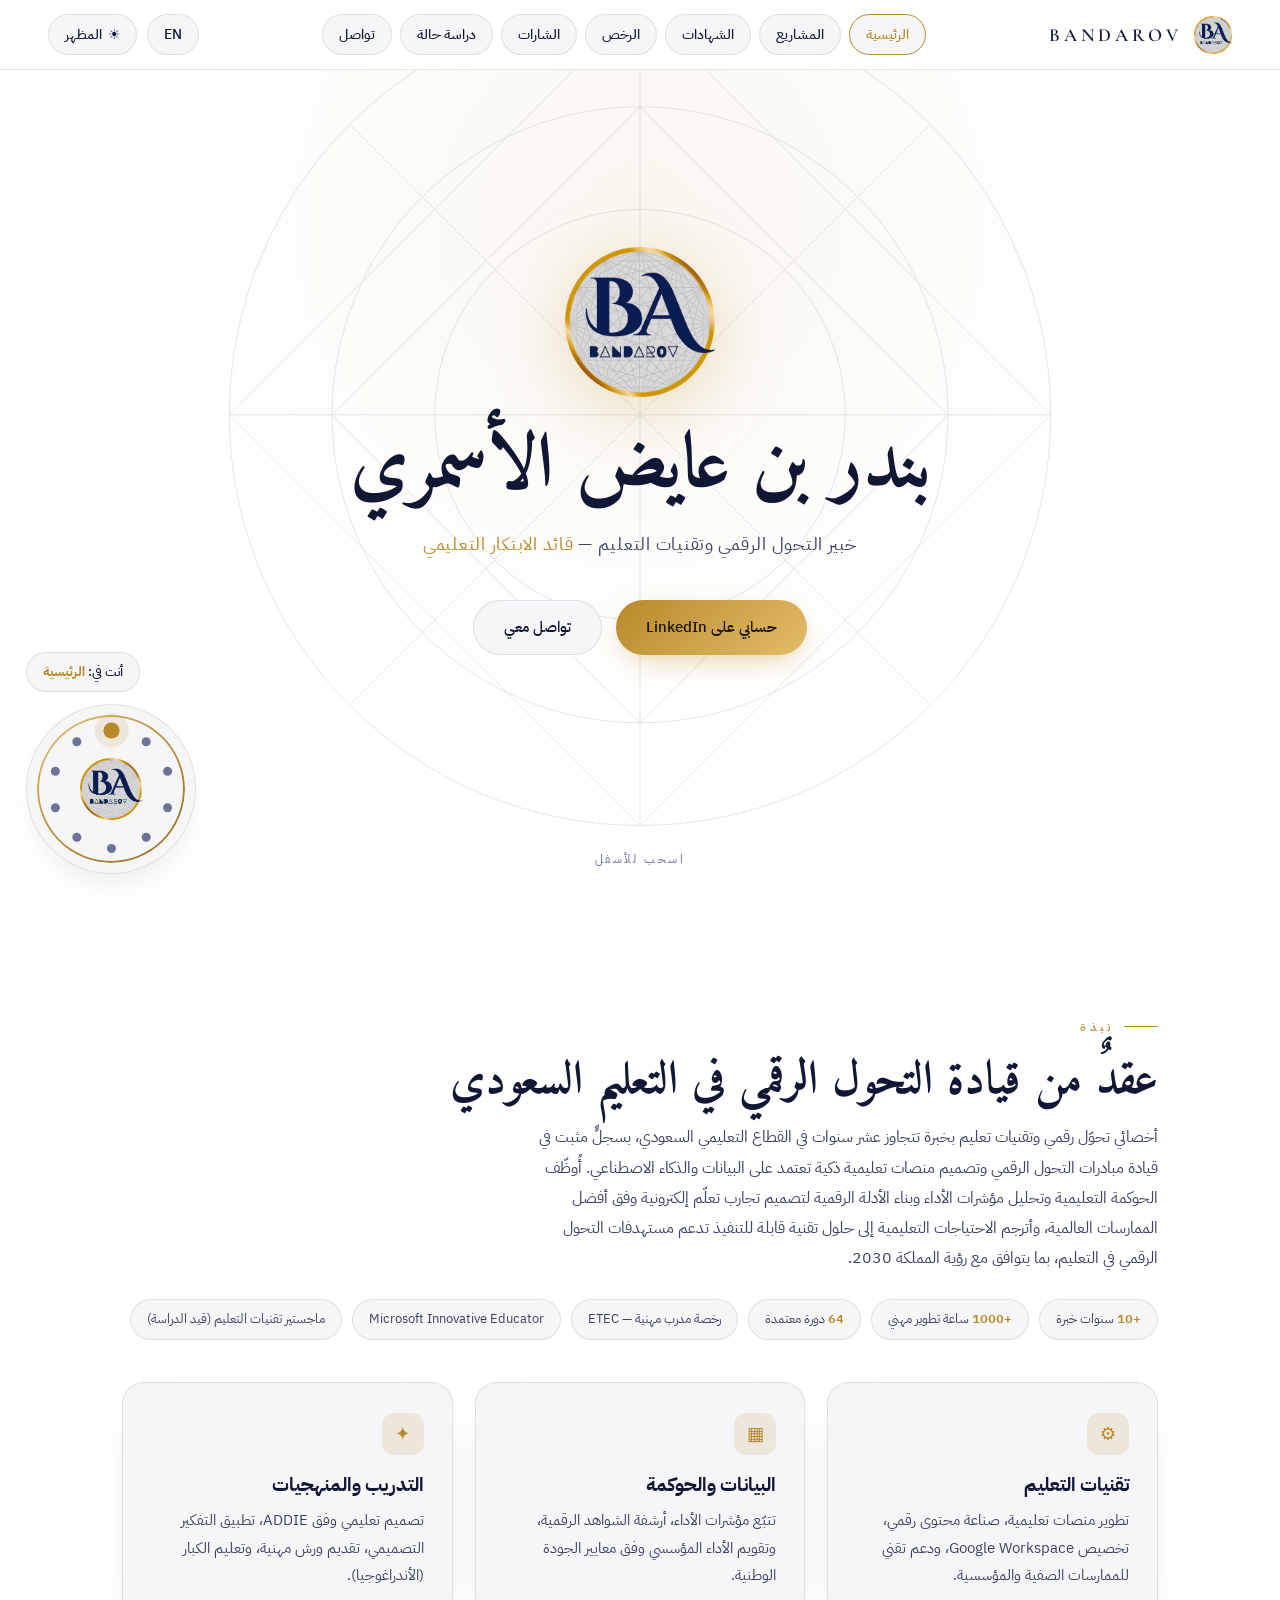
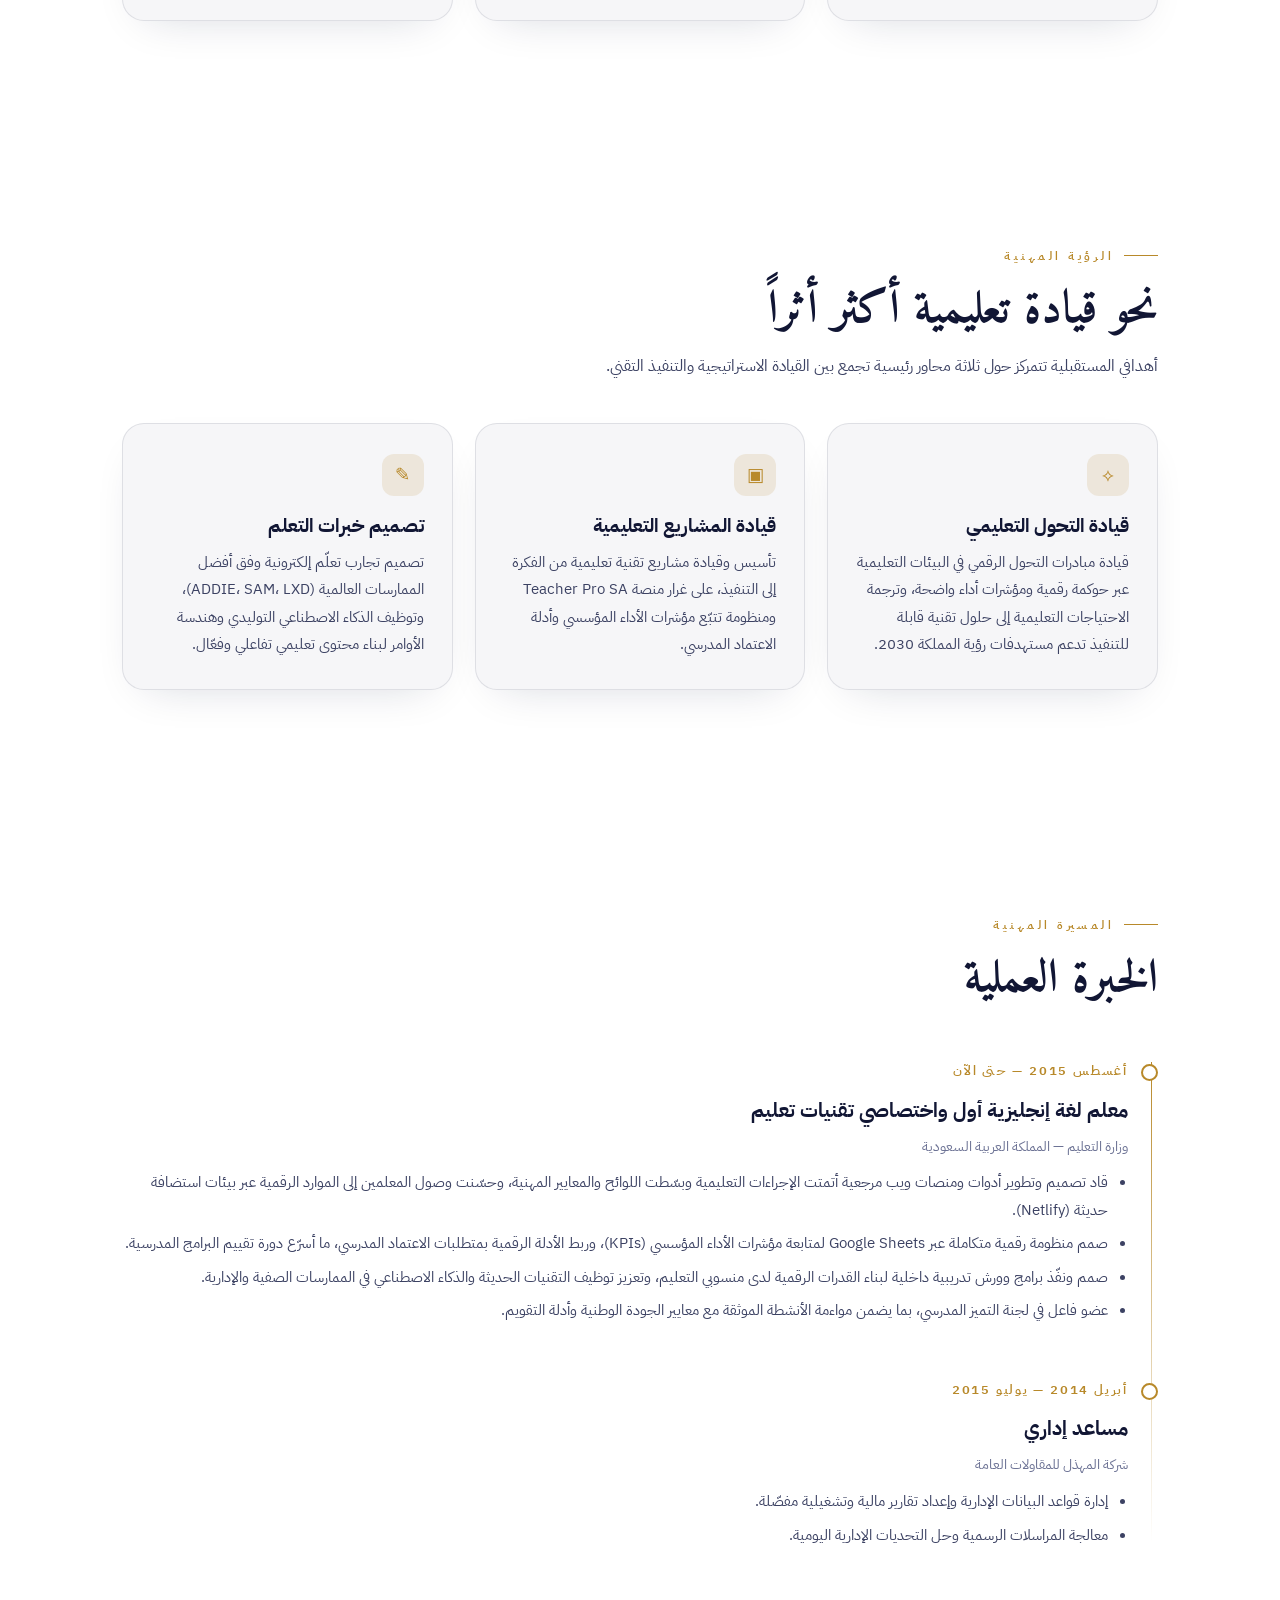
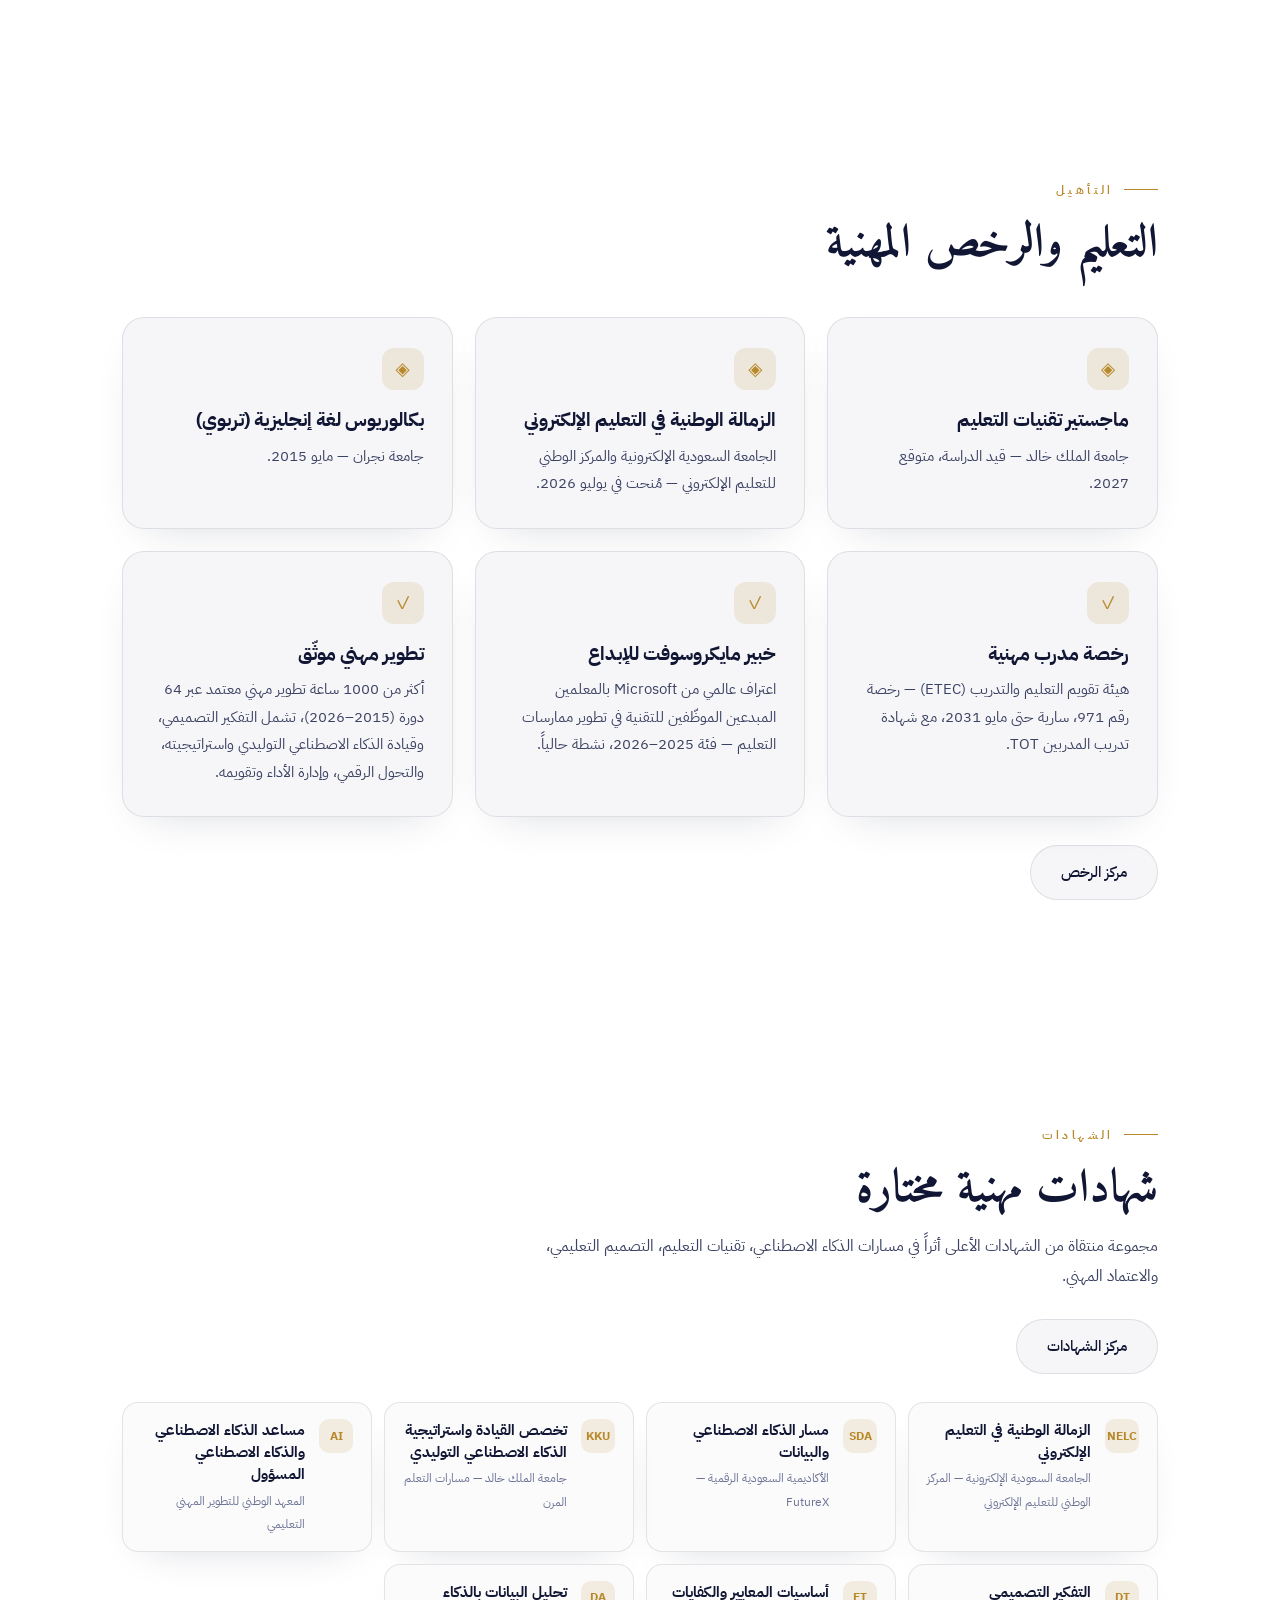
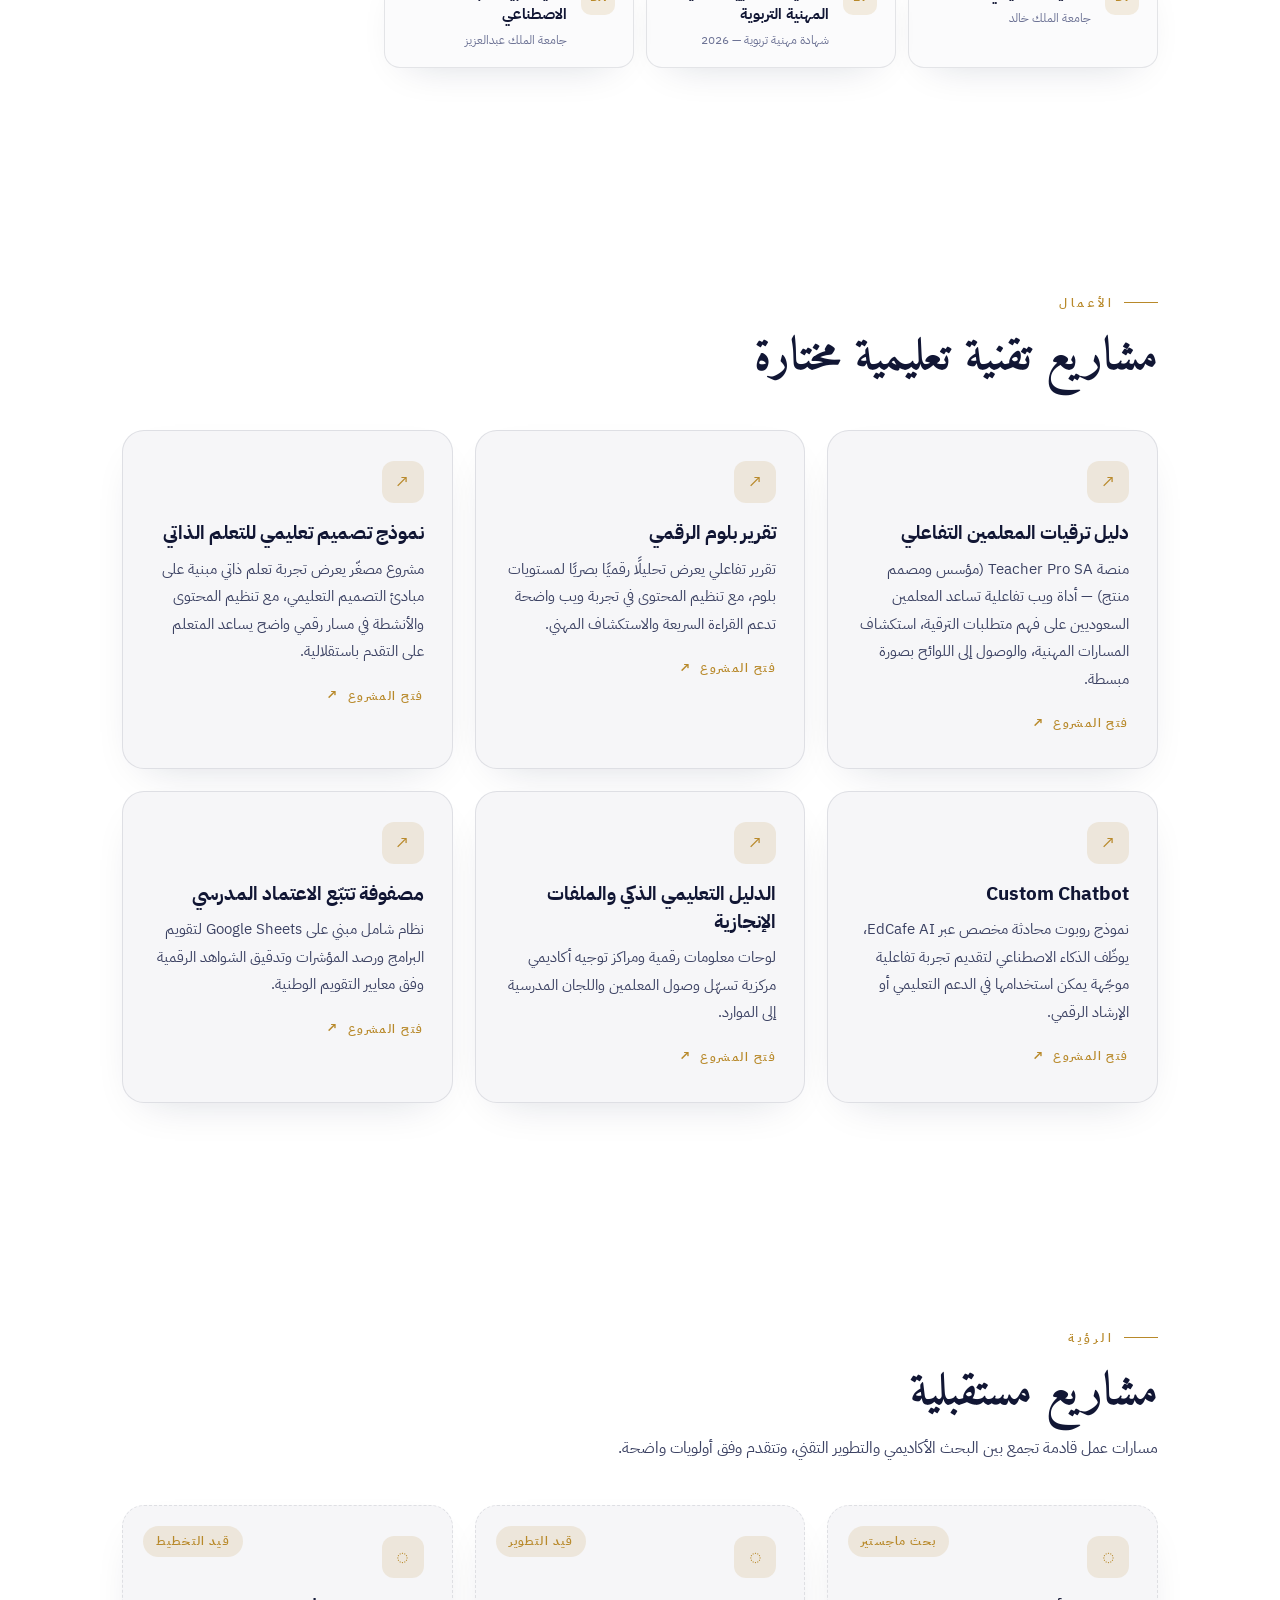
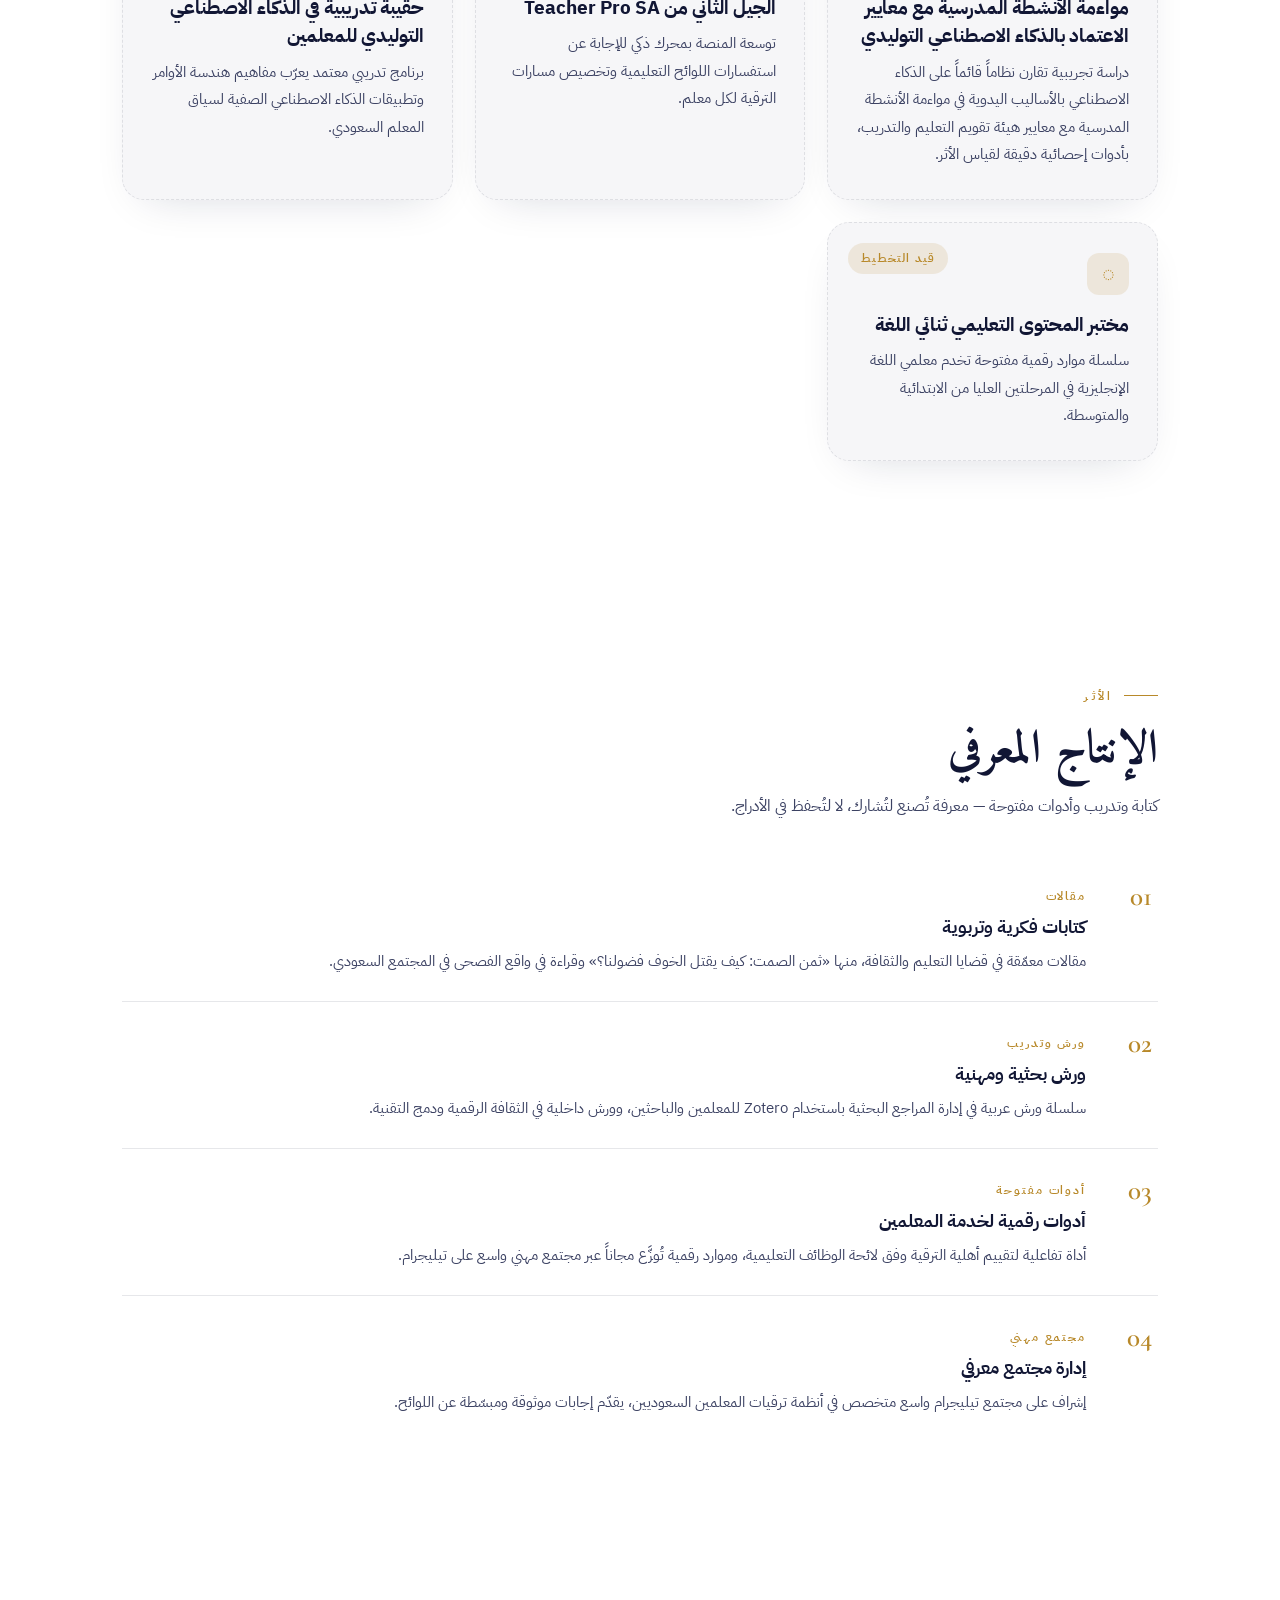
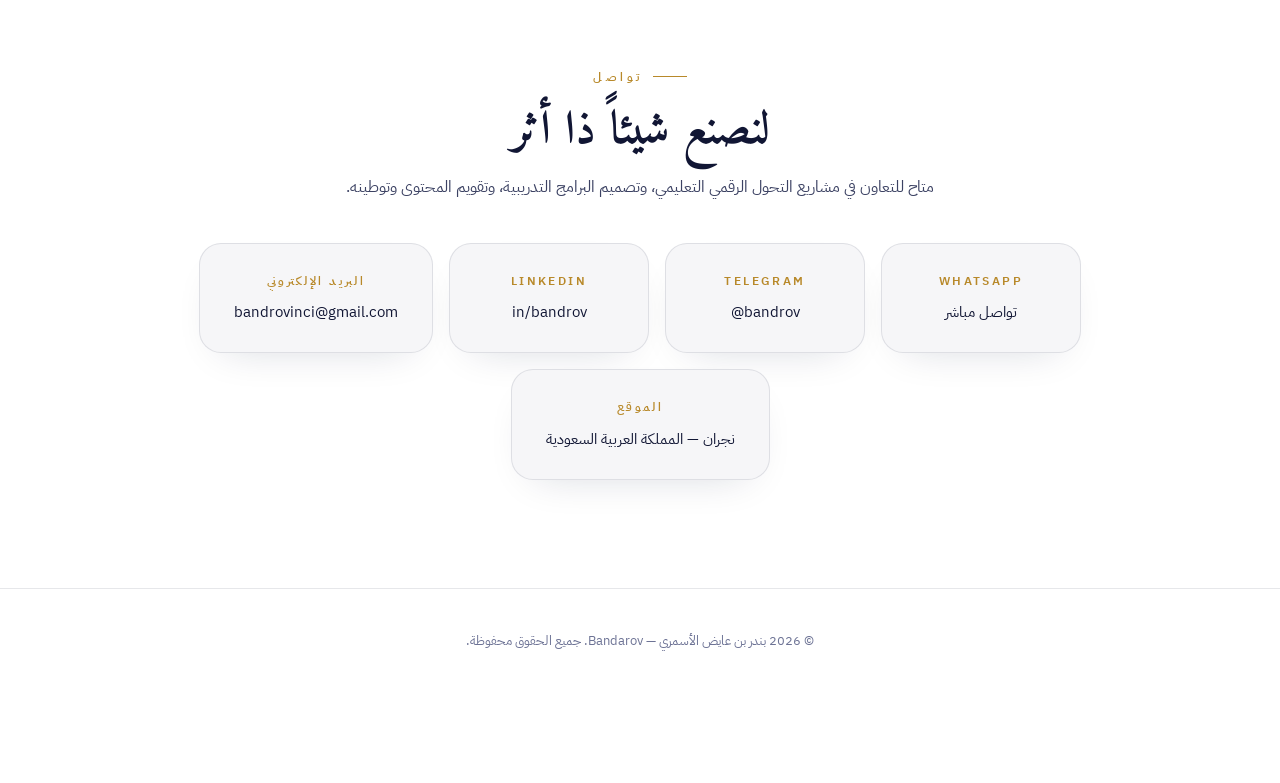
==== commit 8a0bcb30: "Move Microsoft credential from certificates to licenses; redesign licenses page - data/certificates." ====
--- a/index.html
+++ b/index.html
@@ -114,8 +114,9 @@
     <div class="card"><div class="ico">◈</div><h3 data-i18n="edu2_t"></h3><p data-i18n="edu2_p"></p></div>
     <div class="card"><div class="ico">◈</div><h3 data-i18n="edu3_t"></h3><p data-i18n="edu3_p"></p></div>
   </div>
-  <div class="grid g2" style="margin-top:22px">
+  <div class="grid g3" style="margin-top:22px">
     <div class="card"><div class="ico">✓</div><h3 data-i18n="lic1_t"></h3><p data-i18n="lic1_p"></p></div>
+    <div class="card"><div class="ico">✓</div><h3 data-i18n="lic3_t"></h3><p data-i18n="lic3_p"></p></div>
     <div class="card"><div class="ico">✓</div><h3 data-i18n="lic2_t"></h3><p data-i18n="lic2_p"></p></div>
   </div>
   <div class="section-cta">
@@ -135,7 +136,6 @@
     <div class="cert-pill"><div class="cert-mark">NELC</div><div><b data-i18n="cert7_t"></b><span data-i18n="cert7_o"></span></div></div>
     <div class="cert-pill"><div class="cert-mark">SDA</div><div><b data-i18n="cert8_t"></b><span data-i18n="cert8_o"></span></div></div>
     <div class="cert-pill"><div class="cert-mark">KKU</div><div><b data-i18n="cert1_t"></b><span data-i18n="cert1_o"></span></div></div>
-    <div class="cert-pill"><div class="cert-mark ms-mark" aria-label="Microsoft"><i></i><i></i><i></i><i></i></div><div><b data-i18n="cert2_t"></b><span data-i18n="cert2_o"></span></div></div>
     <div class="cert-pill"><div class="cert-mark">AI</div><div><b data-i18n="cert3_t"></b><span data-i18n="cert3_o"></span></div></div>
     <div class="cert-pill"><div class="cert-mark">DT</div><div><b data-i18n="cert4_t"></b><span data-i18n="cert4_o"></span></div></div>
     <div class="cert-pill"><div class="cert-mark">ET</div><div><b data-i18n="cert5_t"></b><span data-i18n="cert5_o"></span></div></div>
--- a/css/pages.css
+++ b/css/pages.css
@@ -221,6 +221,58 @@
   margin:2px 0 0; color:var(--ink-2); font-size:.84rem;
 }
 
+/* Licenses — distinguished single-column layout (fewer, higher-weight items) */
+.licenses-list{
+  display:flex; flex-direction:column; gap:24px;
+  max-width:840px; margin:0 auto;
+}
+.license-card{
+  display:grid; grid-template-columns:96px 1fr; gap:26px; align-items:start;
+  padding:36px 34px; position:relative; overflow:hidden;
+}
+.license-emblem{
+  width:96px; height:96px; border-radius:50%; flex:0 0 auto;
+  padding:3px; box-sizing:border-box;
+  background:linear-gradient(140deg,var(--gold-soft),var(--gold) 55%,#8a6418);
+  box-shadow:0 10px 24px -12px rgba(184,137,42,.55);
+}
+.license-emblem-inner{
+  width:100%; height:100%; border-radius:50%; overflow:hidden;
+  background:var(--surface); display:grid; place-items:center;
+  font-size:2.1rem;
+}
+.license-emblem-inner img{width:100%; height:100%; object-fit:contain; padding:12px; background:#fff}
+.license-content{display:flex; flex-direction:column; align-items:flex-start; gap:6px; min-width:0}
+.license-num{
+  font-family:var(--display-en); color:var(--gold); font-size:.82rem;
+  font-weight:600; letter-spacing:.14em; opacity:.75;
+}
+.license-title-row{display:flex; flex-wrap:wrap; align-items:center; gap:10px; width:100%; margin-top:2px}
+.license-title-row h3{margin:0; font-size:1.22rem}
+.license-status-badge{
+  display:inline-flex; align-items:center; gap:7px; flex:0 0 auto;
+  border-radius:999px; padding:5px 14px; background:var(--gold-faint); color:var(--gold);
+  font-family:var(--head); font-size:.72rem; font-weight:600; letter-spacing:.05em; white-space:nowrap;
+}
+.license-status-badge::before{content:""; width:6px; height:6px; border-radius:50%; background:var(--gold)}
+.license-org{color:var(--ink-3); font-size:.9rem; margin:0}
+.license-desc{color:var(--ink-2); font-size:.95rem; margin-top:2px}
+.license-stats{display:flex; flex-wrap:wrap; gap:10px; margin-top:8px}
+.license-meta{display:flex; flex-wrap:wrap; gap:10px; width:100%; margin-top:6px}
+.license-meta span{
+  display:flex; flex-wrap:wrap; gap:6px 10px; align-items:baseline;
+  padding:8px 12px; border:1px solid var(--line);
+  border-radius:12px; background:var(--surface-2);
+}
+.license-meta b{color:var(--gold); font-family:var(--head); font-size:.76rem}
+.license-meta em{font-style:normal; color:var(--ink-2); font-size:.85rem}
+.license-verify-btn{margin-top:10px; padding:11px 24px; font-size:.85rem}
+@media (max-width:640px){
+  .license-card{grid-template-columns:64px 1fr; gap:18px; padding:26px 22px}
+  .license-emblem{width:64px; height:64px}
+  .license-emblem-inner{font-size:1.5rem}
+}
+
 .badge-media{aspect-ratio:auto; height:300px; overflow:visible}
 
 /* Badges grid — 3 / 2 / 1 columns */
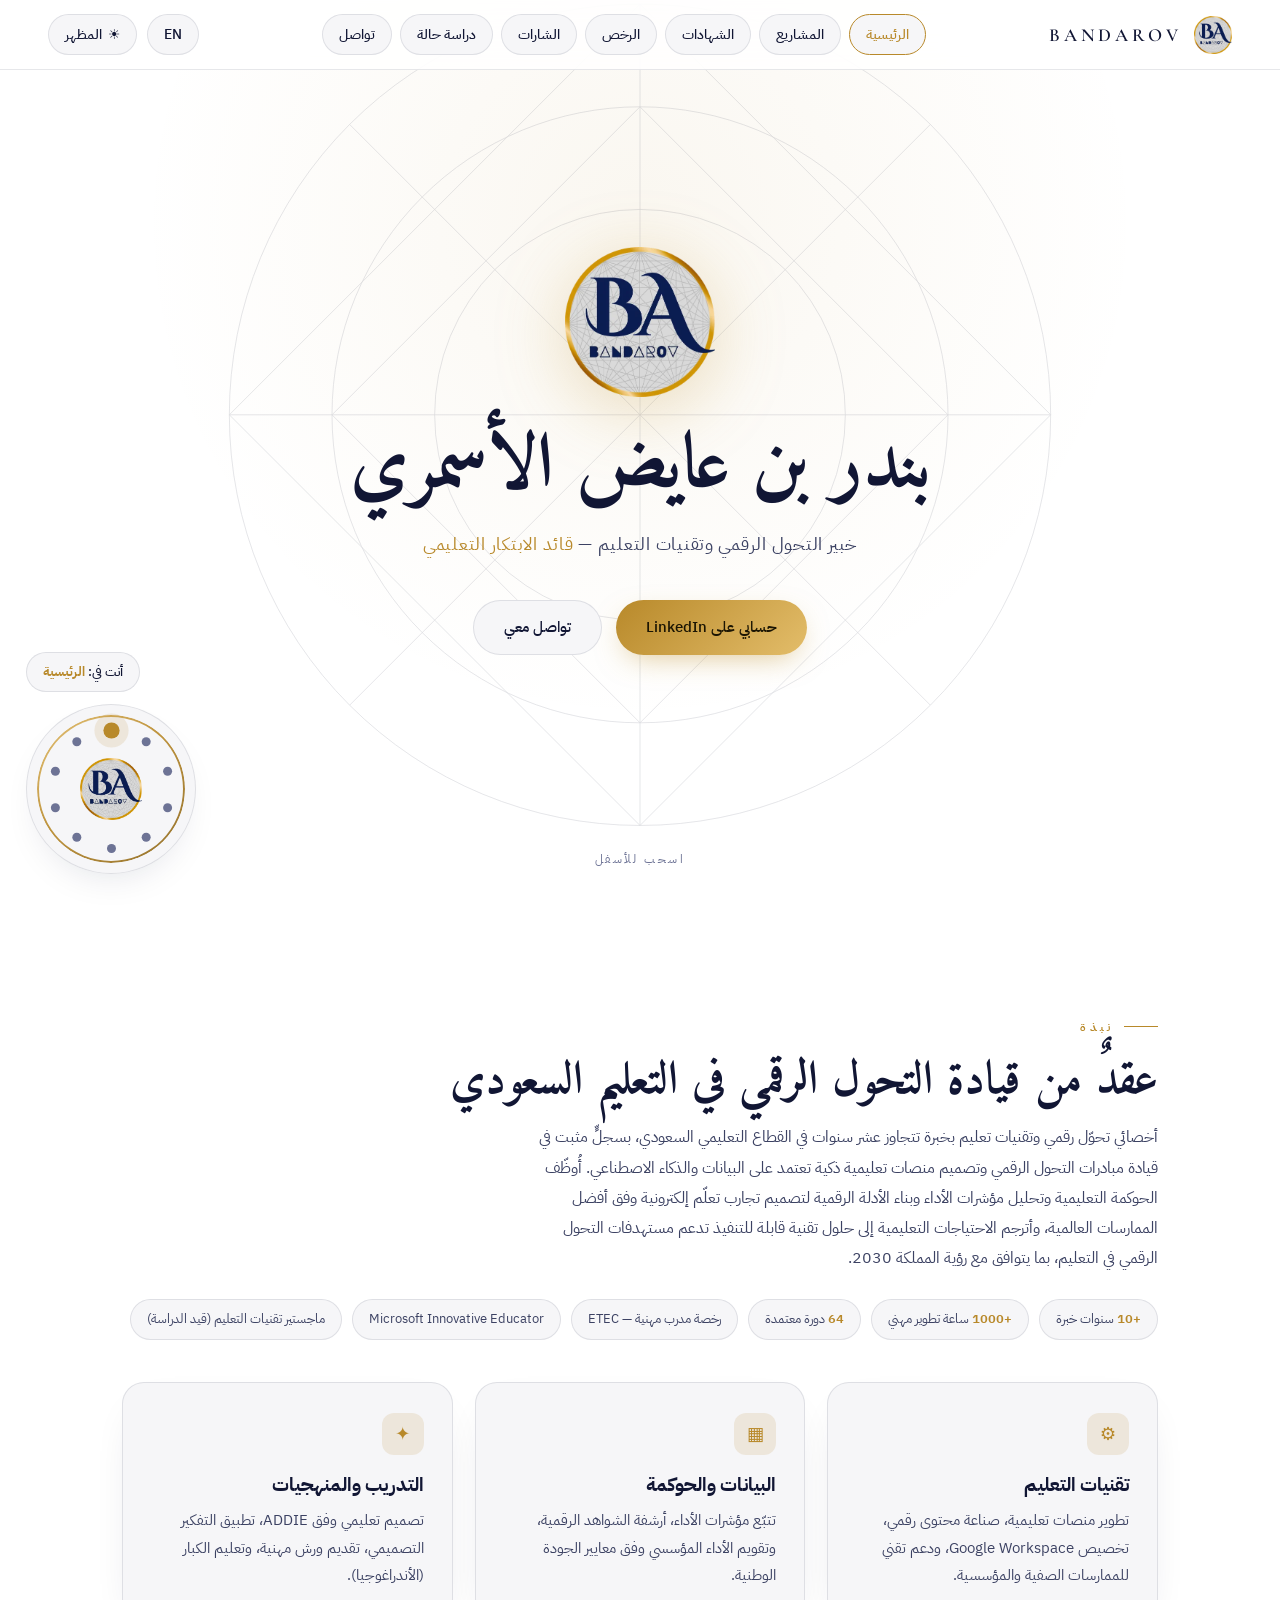
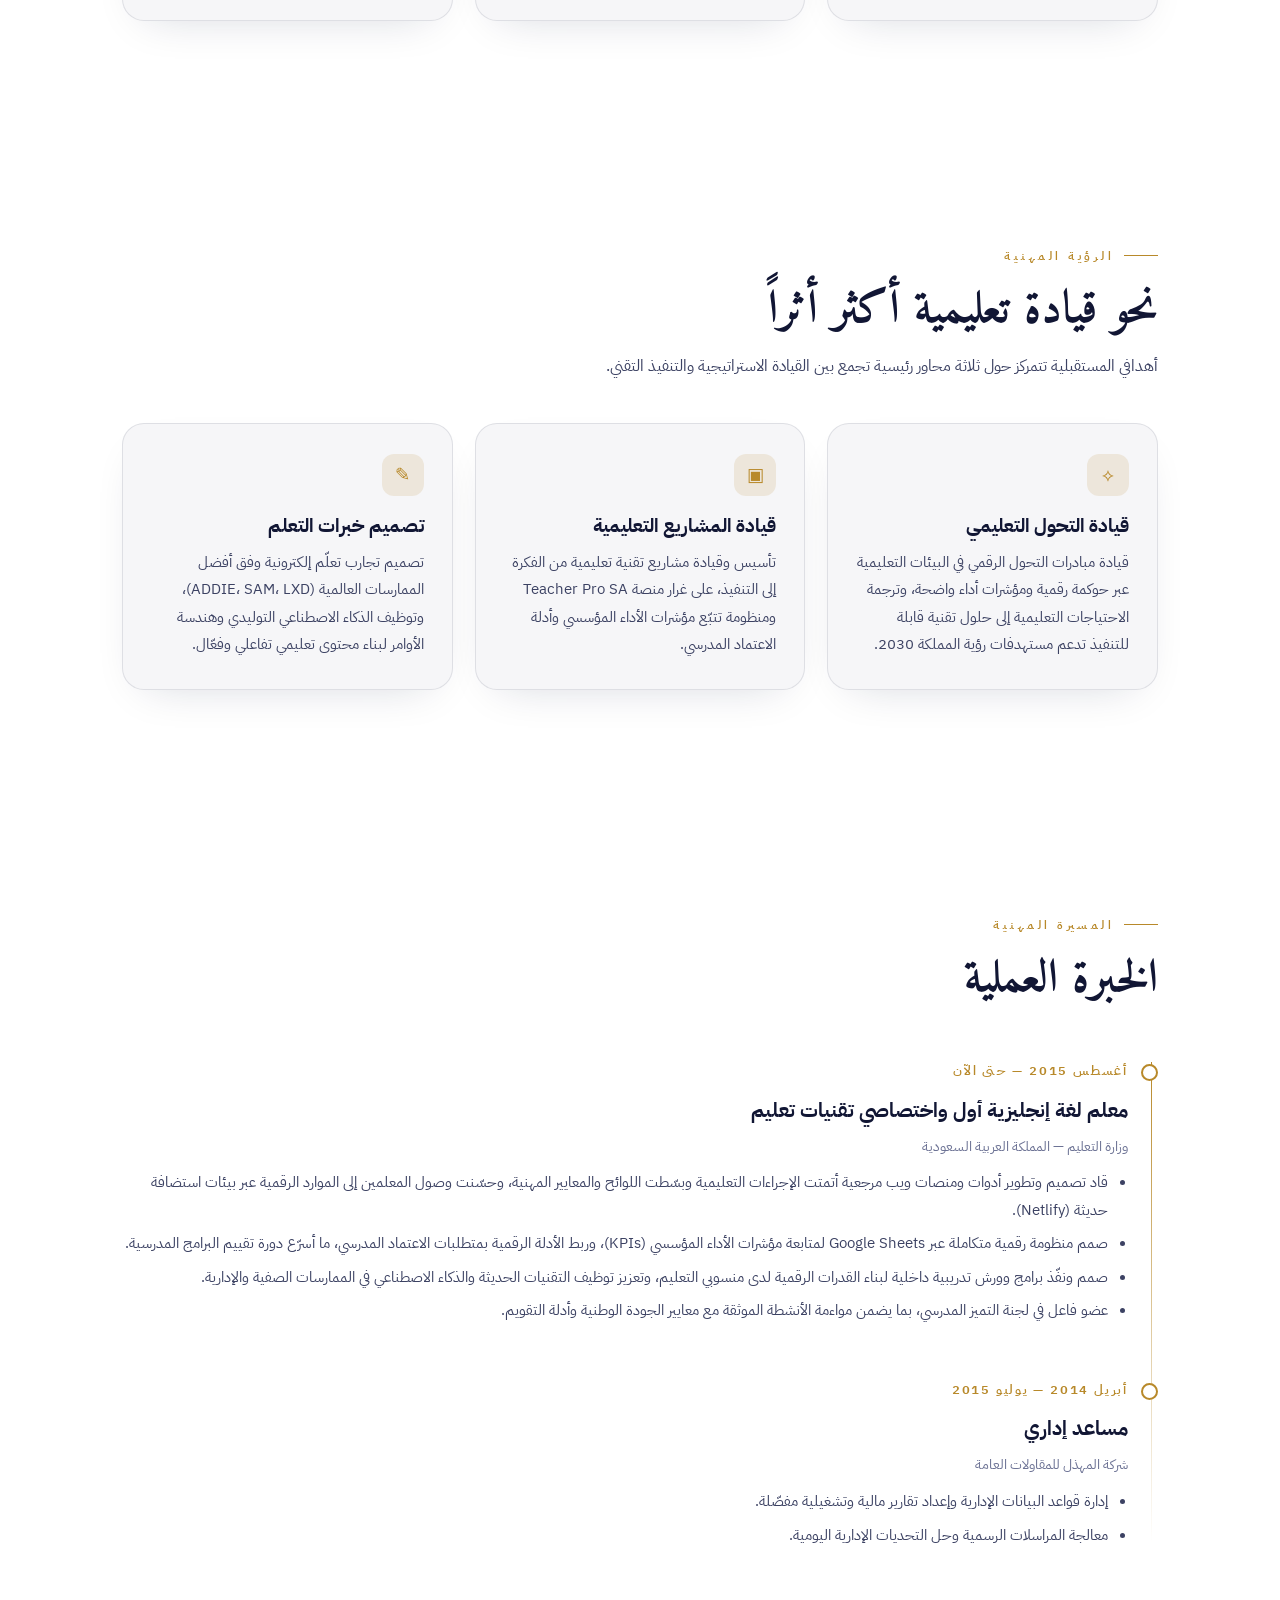
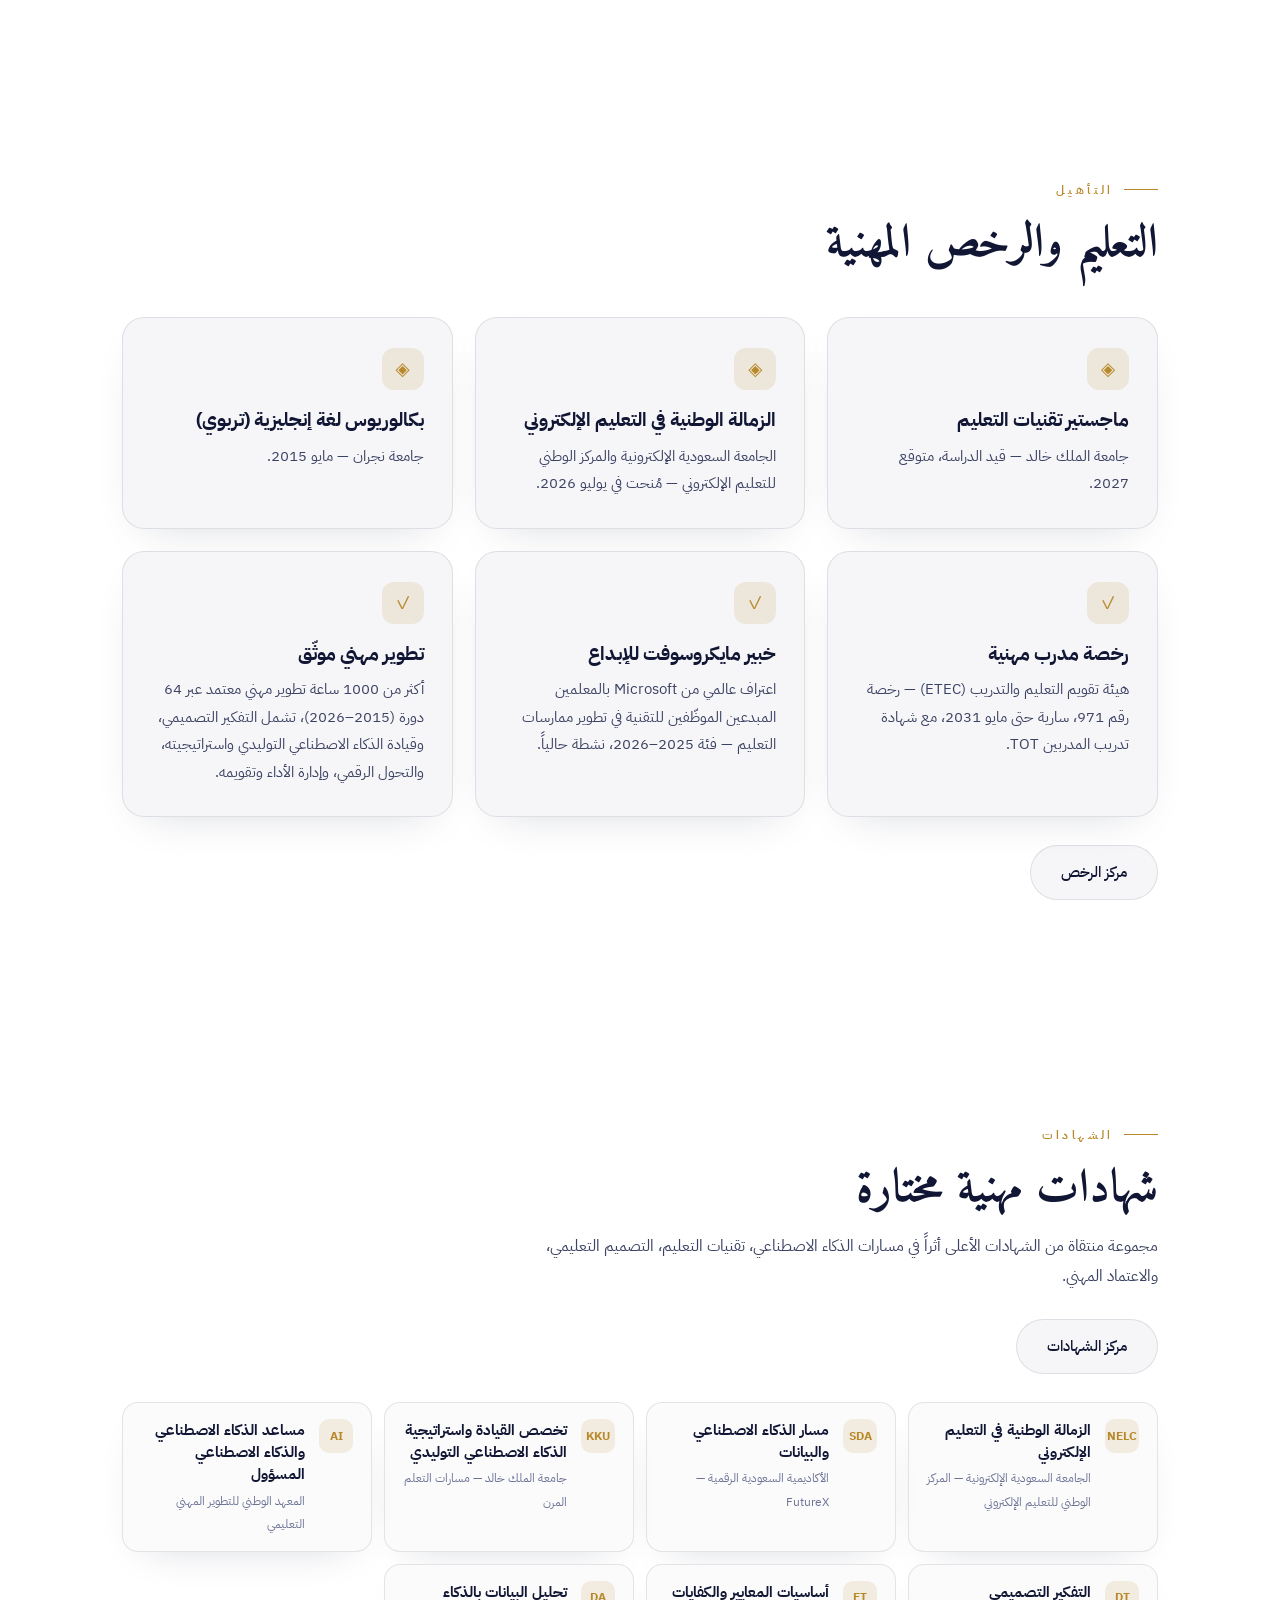
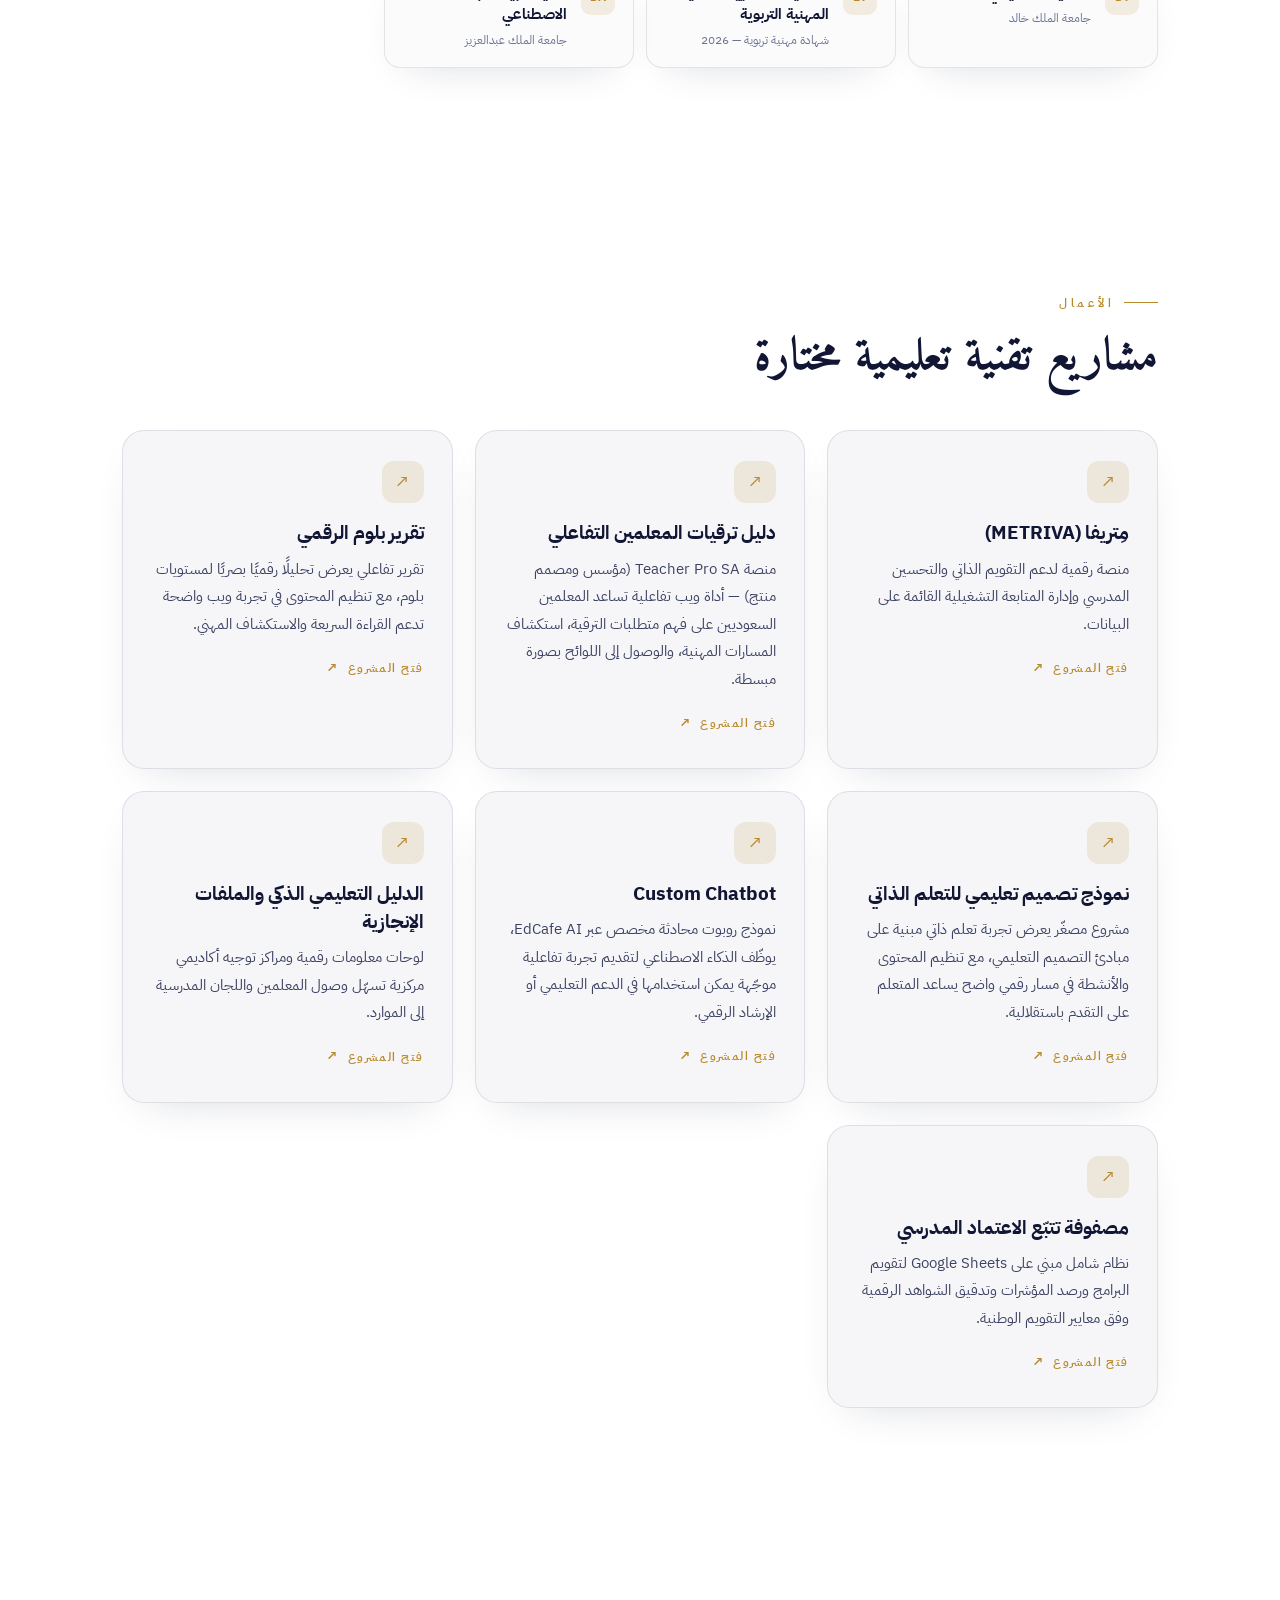
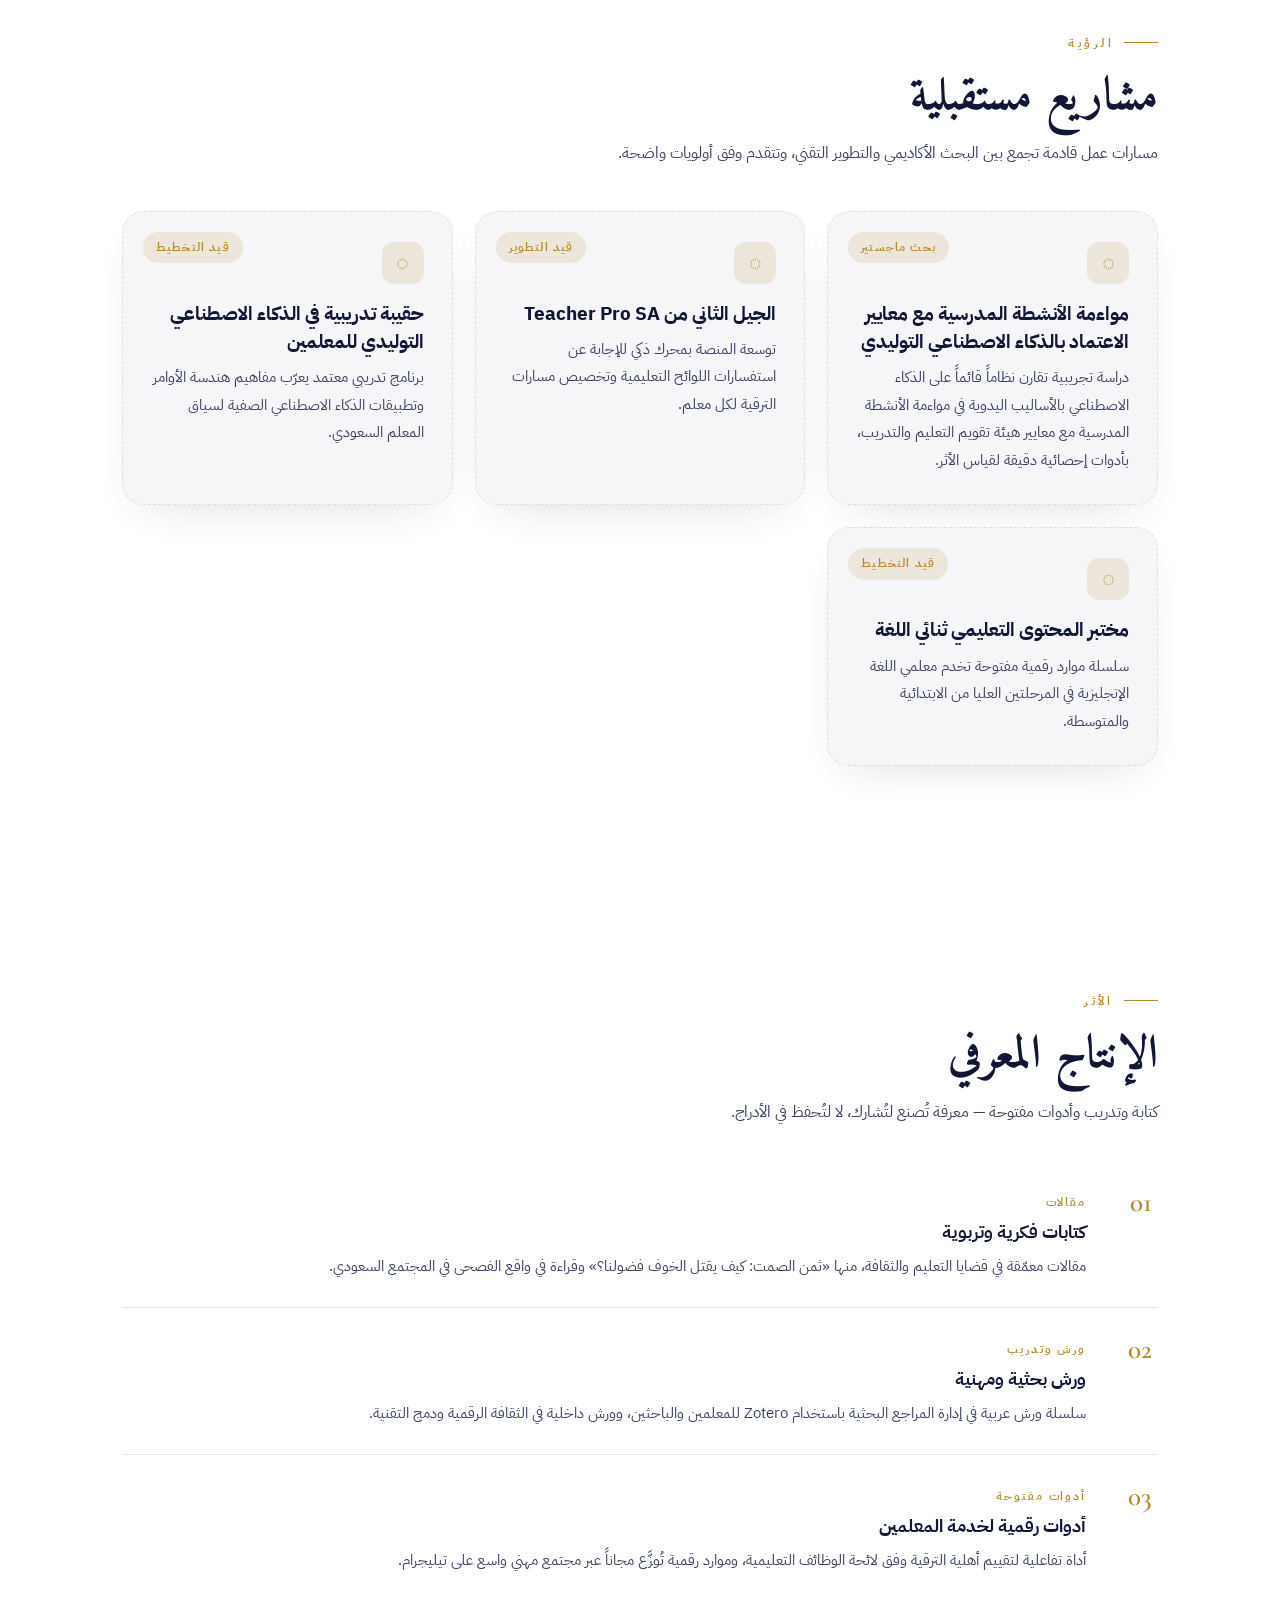
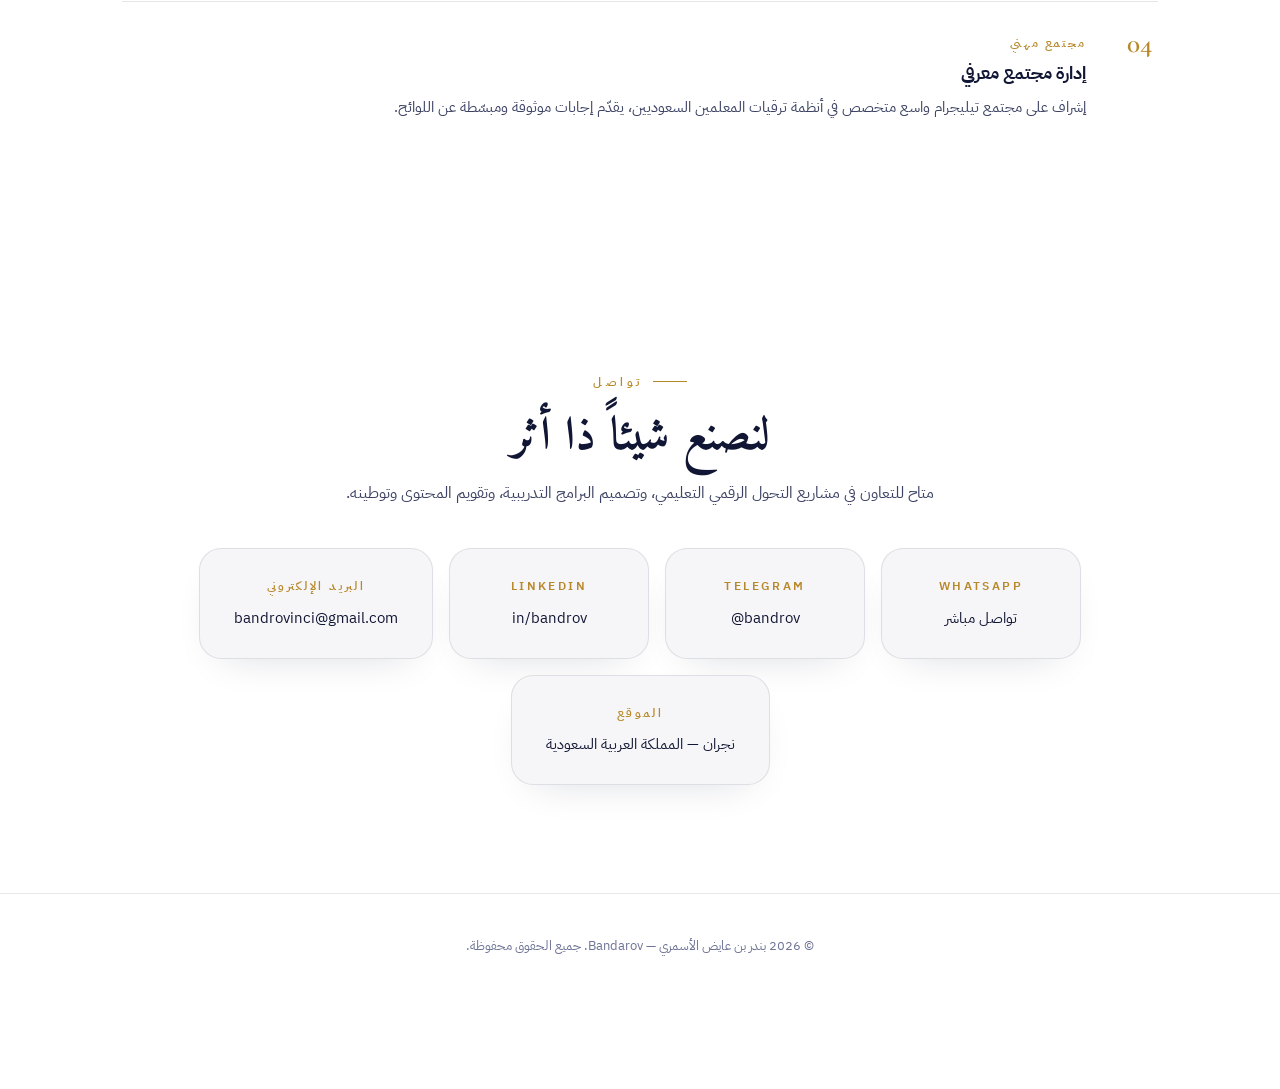
==== commit 80bce66d: "Add METRIVA professional case study project page - Extend project.html case_study schema with option" ====
--- a/index.html
+++ b/index.html
@@ -148,6 +148,9 @@
   <span class="eyebrow" data-i18n="s_proj"></span>
   <h2 class="display" data-i18n="proj_t"></h2>
   <div class="grid g3">
+    <a class="card project-card" href="project.html?slug=metriva">
+      <div class="ico">↗</div><h3 data-i18n="p7_t"></h3><p data-i18n="p7_p"></p><span class="project-cta" data-i18n="project_open"></span>
+    </a>
     <a class="card project-card" href="project.html?slug=teacher-promotion-guide">
       <div class="ico">↗</div><h3 data-i18n="p1_t"></h3><p data-i18n="p1_p"></p><span class="project-cta" data-i18n="project_open"></span>
     </a>
--- a/css/pages.css
+++ b/css/pages.css
@@ -35,6 +35,11 @@
   margin-top:22px; position:relative;
 }
 
+.proj-logo{
+  display:block; margin:0 auto 22px; width:auto; height:88px; max-width:220px;
+  object-fit:contain; position:relative;
+}
+
 .copy-clamp{
   display:-webkit-box;
   -webkit-line-clamp:3;
@@ -73,8 +78,34 @@
   margin:26px 0 0; padding:22px 26px;
   border-inline-start:4px solid var(--gold);
   background:var(--gold-faint); color:var(--ink);
-  border-radius:calc(var(--r) - 6px); font-size:1rem;
-}
+  border-radius:calc(var(--r) - 6px); font-size:1rem; font-weight:500;
+}
+
+/* Extended case-study sections (structured, multi-section case study) */
+.case-bullets, .role-list{
+  margin-top:28px; padding:0; list-style:none;
+  display:grid; gap:14px;
+}
+.case-bullets li, .role-list li{
+  position:relative; padding-inline-start:32px;
+  color:var(--ink-2); font-size:.98rem; line-height:1.75;
+  border:1px solid var(--line); border-radius:14px;
+  background:var(--surface); padding:16px 18px 16px 18px;
+  box-shadow:var(--shadow);
+}
+html[dir="rtl"] .case-bullets li, html[dir="rtl"] .role-list li{padding-inline-start:38px}
+.case-bullets li::before{
+  content:"—"; position:absolute; inset-inline-start:16px; top:16px;
+  color:var(--gold); font-weight:700;
+}
+.role-list{counter-reset:role-step}
+.role-list li{counter-increment:role-step}
+.role-list li::before{
+  content:counter(role-step,decimal-leading-zero); position:absolute; inset-inline-start:14px; top:15px;
+  color:var(--gold); font-family:var(--display-en); font-weight:600; font-size:.82rem;
+}
+.tags-row{margin-top:26px}
+.tag-pill{background:var(--surface-2)}
 
 .gallery{
   display:grid; gap:22px; margin-top:42px;
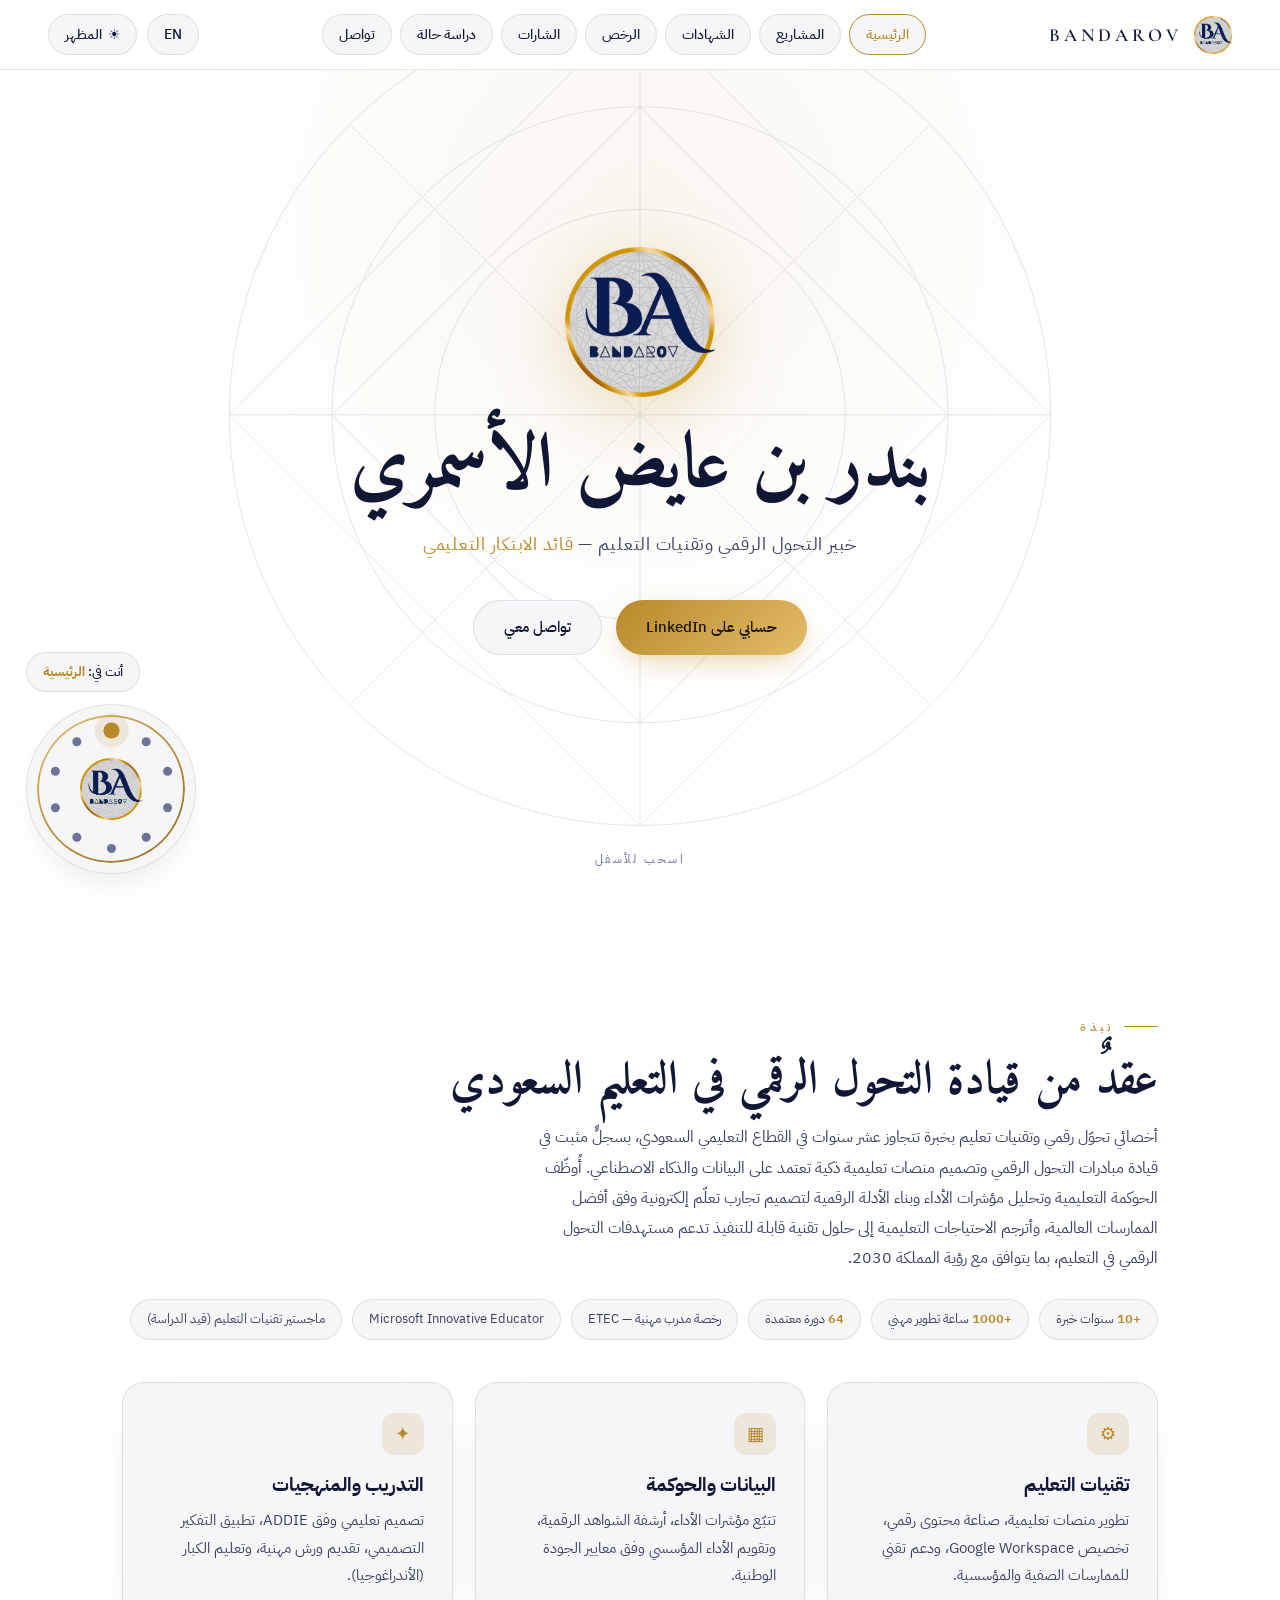
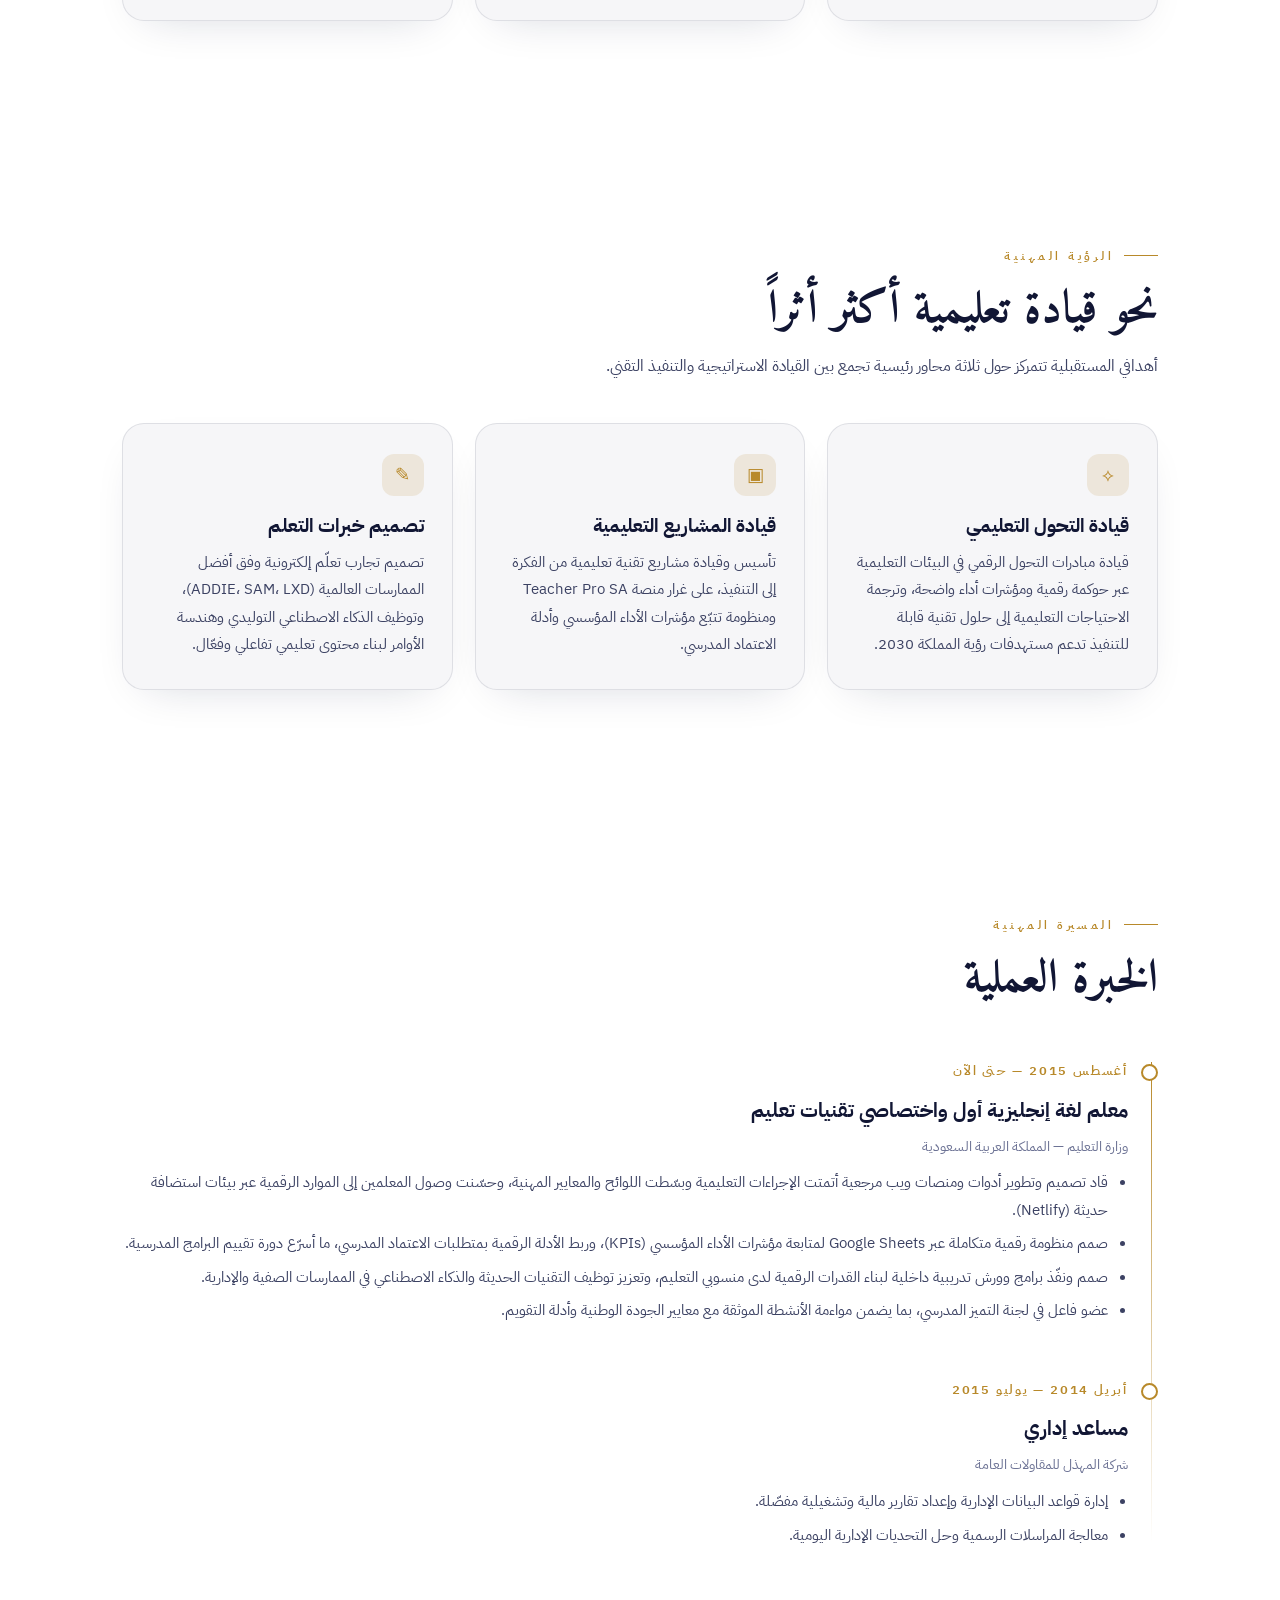
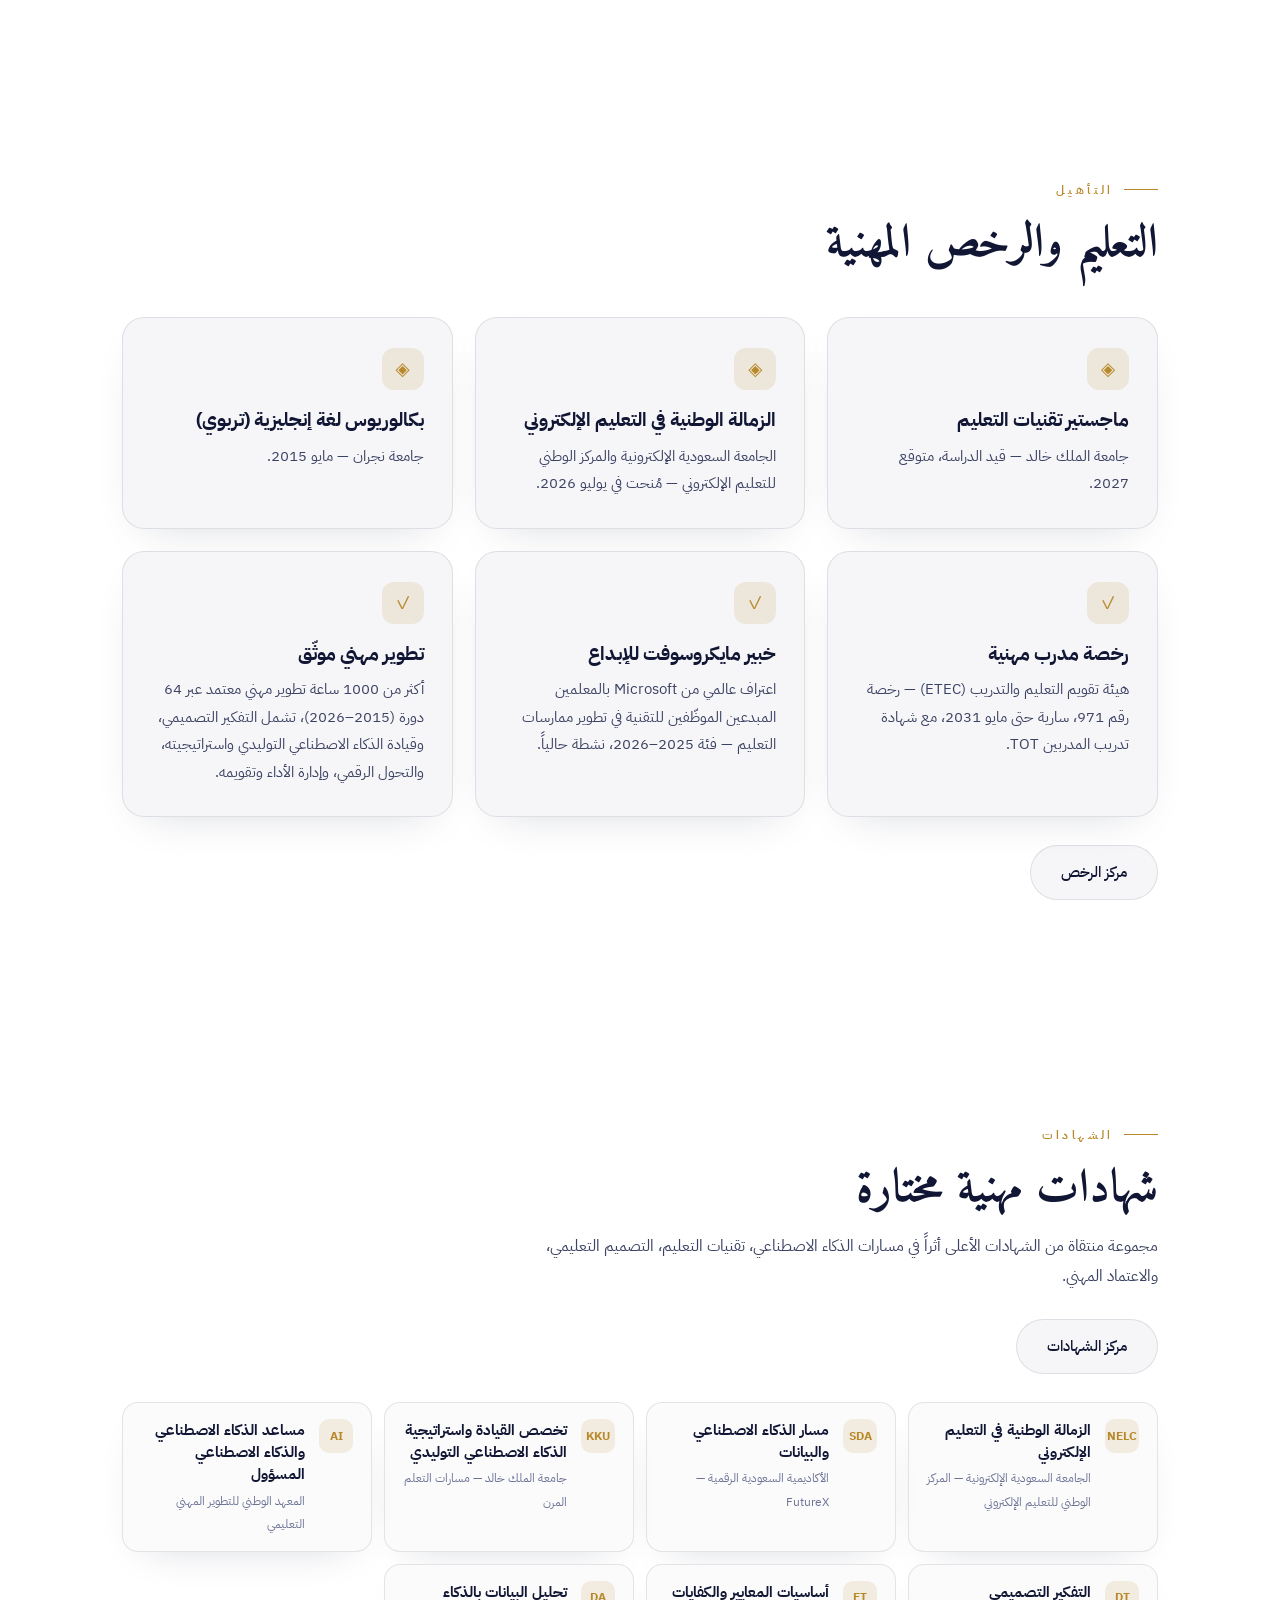
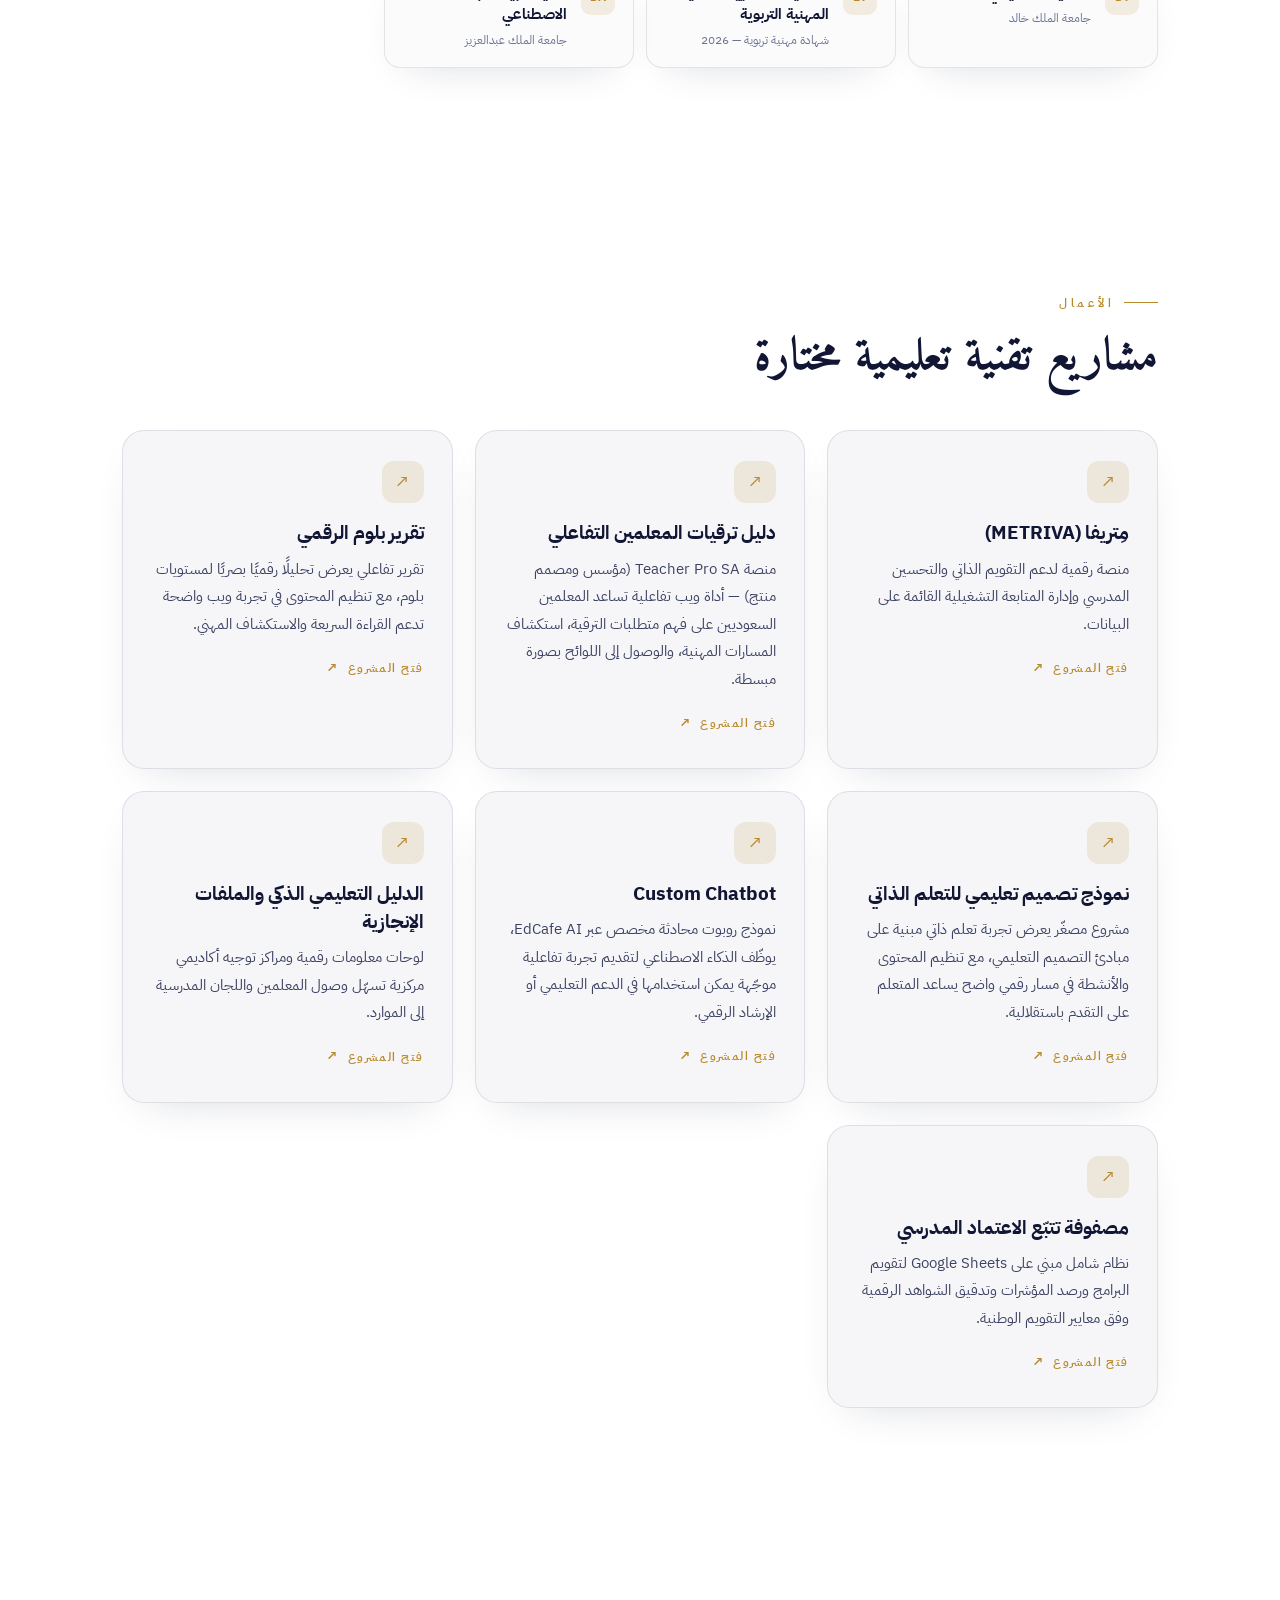
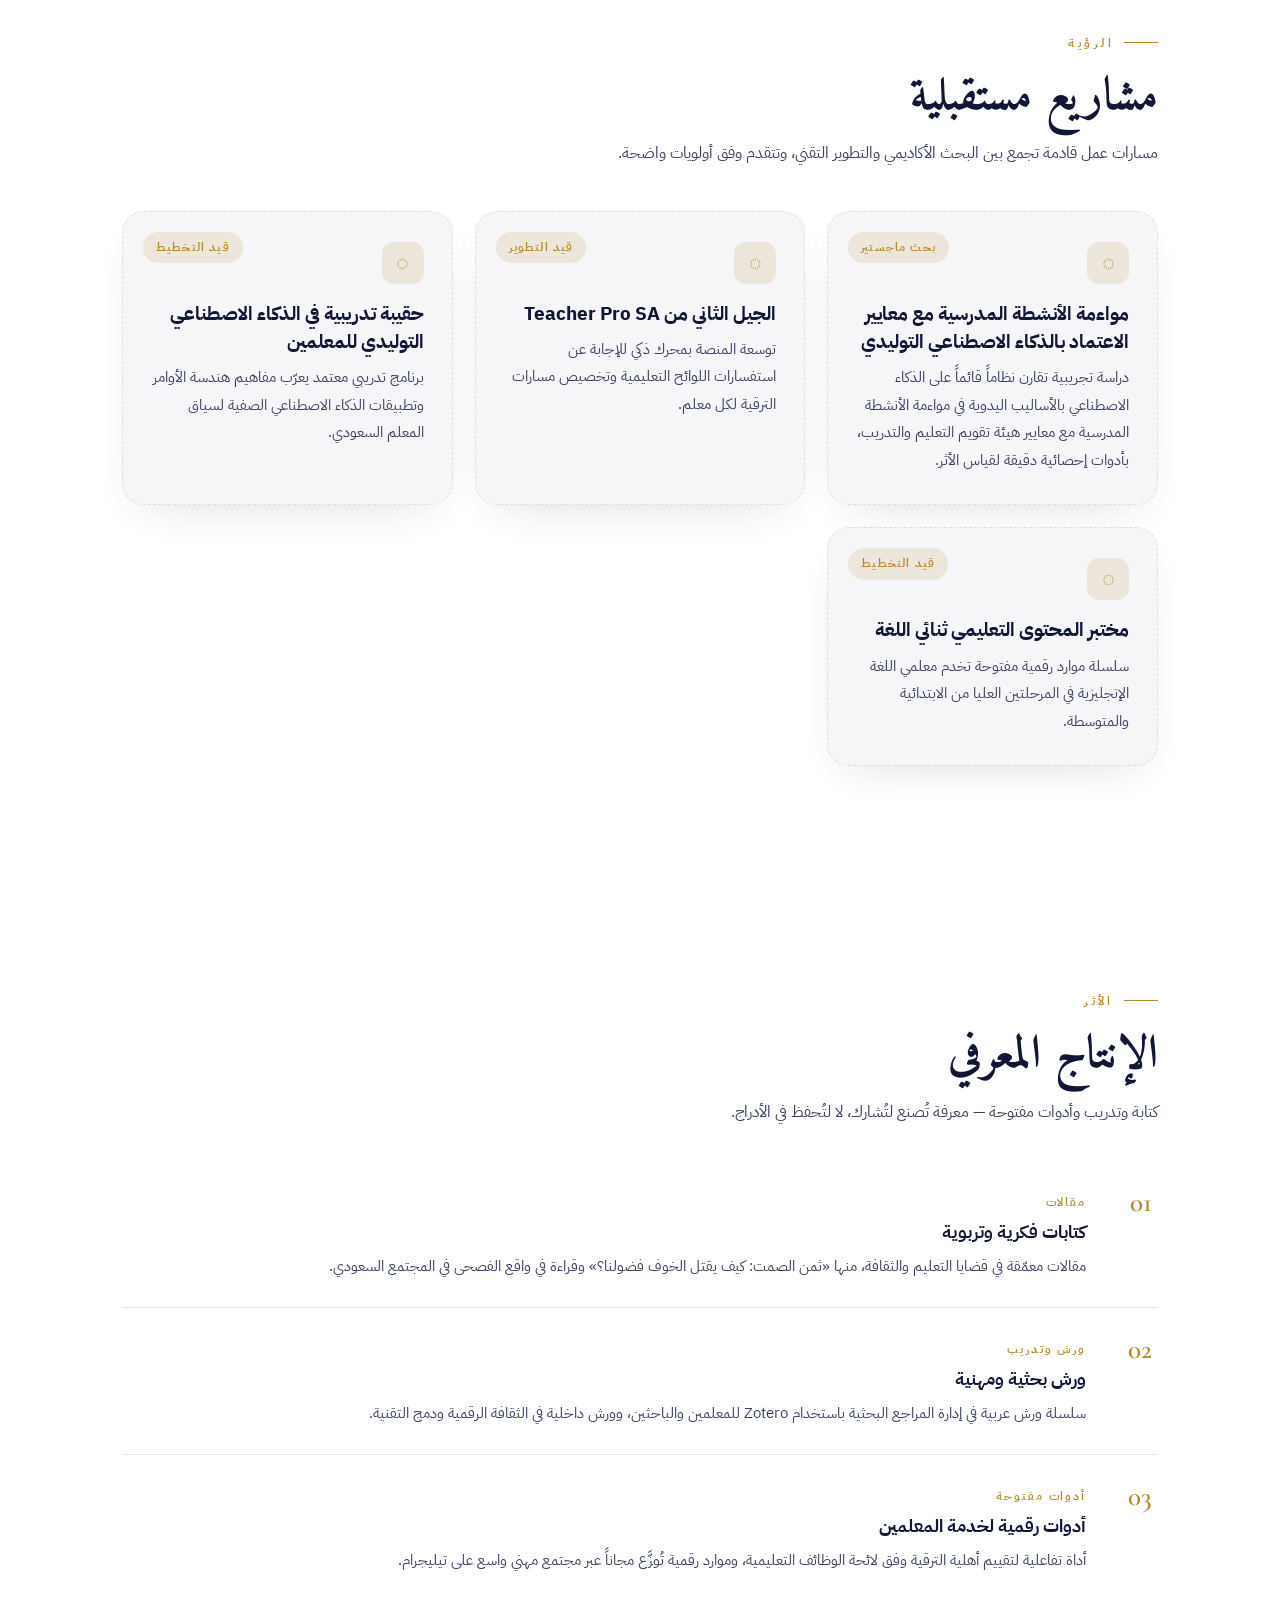
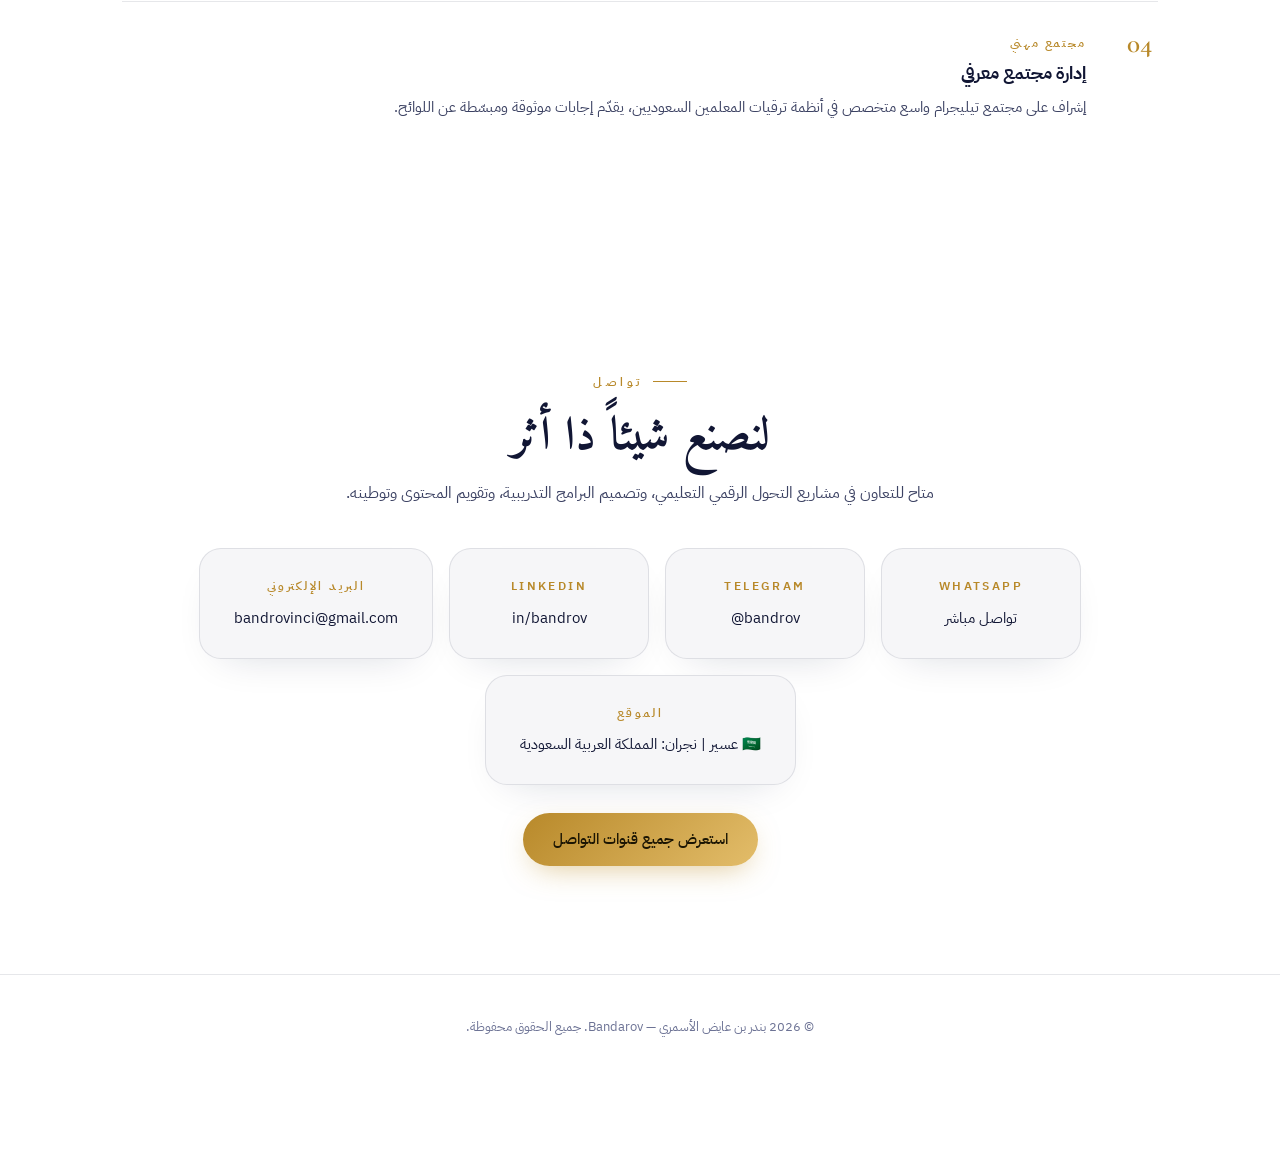
==== commit 5d1f72d0: "Persist language and theme across pages, and add a standalone contact hub. Keep X, Instagram, and Ti" ====
--- a/index.html
+++ b/index.html
@@ -5,6 +5,7 @@
 <meta name="viewport" content="width=device-width, initial-scale=1.0, viewport-fit=cover">
 <meta name="color-scheme" content="light">
 <meta name="theme-color" content="#ffffff" id="metaTheme">
+<script src="preferences.js?v=20260909-1"></script>
 <title>Bandarov — بندر عايض الأسمري</title>
 <meta name="description" content="ملف إنجاز مهني لبندر عايض الأسمري، اختصاصي تقنيات تعليم ومناصر لدمج الذكاء الاصطناعي في التعليم، يعرض الخبرات، الشهادات، المشاريع الرقمية، والإنتاج المعرفي.">
 <meta name="author" content="Bandar Ayidh Alasmari">
@@ -18,8 +19,8 @@
 <link rel="preconnect" href="https://fonts.googleapis.com">
 <link rel="preconnect" href="https://fonts.gstatic.com" crossorigin>
 <link href="https://fonts.googleapis.com/css2?family=Cormorant+Garamond:ital,wght@0,400;0,500;0,600;0,700;1,500&family=Inter:wght@300;400;500;600&family=Amiri:ital,wght@0,400;0,700;1,400&family=IBM+Plex+Sans+Arabic:wght@300;400;500;600&display=swap" rel="stylesheet">
-<link rel="stylesheet" href="css/site.css">
-<link rel="stylesheet" href="css/pages.css">
+<link rel="stylesheet" href="css/site.css?v=20260909-1">
+<link rel="stylesheet" href="css/pages.css?v=20260909-1">
 </head>
 <body>
 
@@ -32,7 +33,7 @@
     <a class="ctrl" href="licenses.html" data-i18n="nav_licenses">الرخص</a>
     <a class="ctrl" href="badges.html" data-i18n="nav_badges">الشارات</a>
     <a class="ctrl" href="projects/project-template.html" data-i18n="nav_case">دراسة حالة</a>
-    <a class="ctrl" href="#contact" data-i18n="nav_contact">تواصل</a>
+    <a class="ctrl" href="contact.html" data-i18n="nav_contact">تواصل</a>
   </nav>
   <div class="controls">
     <button class="ctrl" id="langBtn" aria-label="Switch language">EN</button>
@@ -53,7 +54,7 @@
   <p class="role" data-i18n-html="role"></p>
   <div class="hero-cta">
     <a class="btn btn-gold" href="https://www.linkedin.com/in/bandrov" target="_blank" rel="noopener" data-i18n="cta_li"></a>
-    <a class="btn btn-ghost" href="#contact" data-i18n="cta_contact"></a>
+    <a class="btn btn-ghost" href="contact.html" data-i18n="cta_contact"></a>
   </div>
   <div class="scroll-hint" data-i18n="scroll"></div>
 </section>
@@ -204,11 +205,14 @@
   <h2 class="display" data-i18n="con_t"></h2>
   <p class="lead" style="margin-inline:auto" data-i18n="con_p"></p>
   <div class="c-links">
-   <a class="c-link" href="https://wa.me/966531021029" target="_blank" rel="noopener"><span class="lbl">WhatsApp</span><span class="val">تواصل مباشر</span></a>
+   <a class="c-link" href="https://wa.me/966531021029" target="_blank" rel="noopener"><span class="lbl">WhatsApp</span><span class="val" data-i18n="direct_message">تواصل مباشر</span></a>
     <a class="c-link" href="https://t.me/bandrov" target="_blank" rel="noopener"><span class="lbl">Telegram</span><span class="val">@bandrov</span></a>
     <a class="c-link" href="https://www.linkedin.com/in/bandrov" target="_blank" rel="noopener"><span class="lbl">LinkedIn</span><span class="val">in/bandrov</span></a>
     <a class="c-link" href="mailto:bandrovinci@gmail.com"><span class="lbl" data-i18n="c_email"></span><span class="val">bandrovinci@gmail.com</span></a>
     <div class="c-link" style="cursor:default"><span class="lbl" data-i18n="c_loc"></span><span class="val" data-i18n="c_loc_v"></span></div>
+  </div>
+  <div class="section-cta" style="justify-content:center">
+    <a class="btn btn-gold" href="contact.html" data-i18n="contact_all"></a>
   </div>
 </section>
 
@@ -223,6 +227,6 @@
   </div>
 </nav>
 
-<script src="main.js" defer></script>
+<script src="main.js?v=20260909-1" defer></script>
 </body>
 </html>
--- a/css/site.css
+++ b/css/site.css
@@ -20,9 +20,18 @@
   --shadow:0 18px 50px -20px rgba(0,0,0,.6);
 }
 *{margin:0;padding:0;box-sizing:border-box}
-html{scroll-behavior:smooth; background:var(--bg)}
+html{scroll-behavior:auto; background:var(--bg)}
 h1,h2,h3{color:var(--ink)}
-@media (prefers-reduced-motion:reduce){html{scroll-behavior:auto}*,*::before,*::after{animation-duration:.01ms!important;transition-duration:.01ms!important}}
+@view-transition{navigation:auto}
+::view-transition-old(root){animation:page-out .18s ease both}
+::view-transition-new(root){animation:page-in .28s ease both}
+@keyframes page-out{to{opacity:0}}
+@keyframes page-in{from{opacity:0}}
+@media (prefers-reduced-motion:reduce){
+  html{scroll-behavior:auto}
+  *,*::before,*::after{animation-duration:.01ms!important;transition-duration:.01ms!important}
+  ::view-transition-old(root),::view-transition-new(root){animation:none}
+}
 body{
   background:var(--bg); color:var(--ink);
   font-family:var(--body-ar); font-weight:400; line-height:1.85; letter-spacing:0;
--- a/css/pages.css
+++ b/css/pages.css
@@ -356,3 +356,54 @@
 body.inner footer{padding-bottom:48px}
 
 .section-cta{margin-top:28px; display:flex; flex-wrap:wrap; gap:12px}
+
+/* Contact hub — large visual spaces for social platforms */
+.contact-hero .lead{max-width:680px}
+.contact-socials{padding-top:54px}
+.social-showcase{
+  display:grid; grid-template-columns:repeat(2,minmax(0,1fr));
+  gap:26px; margin-top:42px;
+}
+.social-card{
+  border:1px solid var(--line); border-radius:var(--r);
+  background:var(--surface); box-shadow:var(--shadow);
+  overflow:hidden; color:inherit; text-decoration:none;
+  transition:transform .4s ease,border-color .4s ease;
+}
+.social-card[href]{cursor:pointer}
+.social-card:hover{transform:translateY(-5px); border-color:color-mix(in srgb,var(--gold) 62%,var(--line))}
+.social-media{
+  position:relative; aspect-ratio:16/9; overflow:hidden;
+  background:var(--surface-2);
+}
+.social-media img{
+  width:100%; height:100%; display:block; object-fit:cover;
+  transition:transform .7s cubic-bezier(.2,.7,.2,1);
+}
+.social-card:hover .social-media img{transform:scale(1.025)}
+.social-image-label{
+  position:absolute; inset-inline-start:16px; bottom:14px;
+  padding:7px 12px; border-radius:999px;
+  color:#fff; background:rgba(0,0,0,.58); backdrop-filter:blur(8px);
+  font-family:var(--head); font-size:.7rem; letter-spacing:.02em;
+}
+.social-card[href] .social-image-label{display:none}
+.social-card-body{
+  display:flex; justify-content:space-between; align-items:center;
+  gap:16px; padding:22px 24px;
+}
+.social-card-body h3{font-size:1.1rem}
+.social-card-body span{
+  color:var(--ink-3); font-family:var(--head);
+  font-size:.76rem; text-align:end;
+}
+.contact-direct{padding-top:74px}
+.contact-direct .lead{max-width:700px}
+.contact-direct-links{margin-top:34px}
+.contact-location{cursor:default}
+
+@media (max-width:760px){
+  .social-showcase{grid-template-columns:1fr}
+  .social-card-body{align-items:flex-start; flex-direction:column; gap:5px}
+  .social-card-body span{text-align:start}
+}
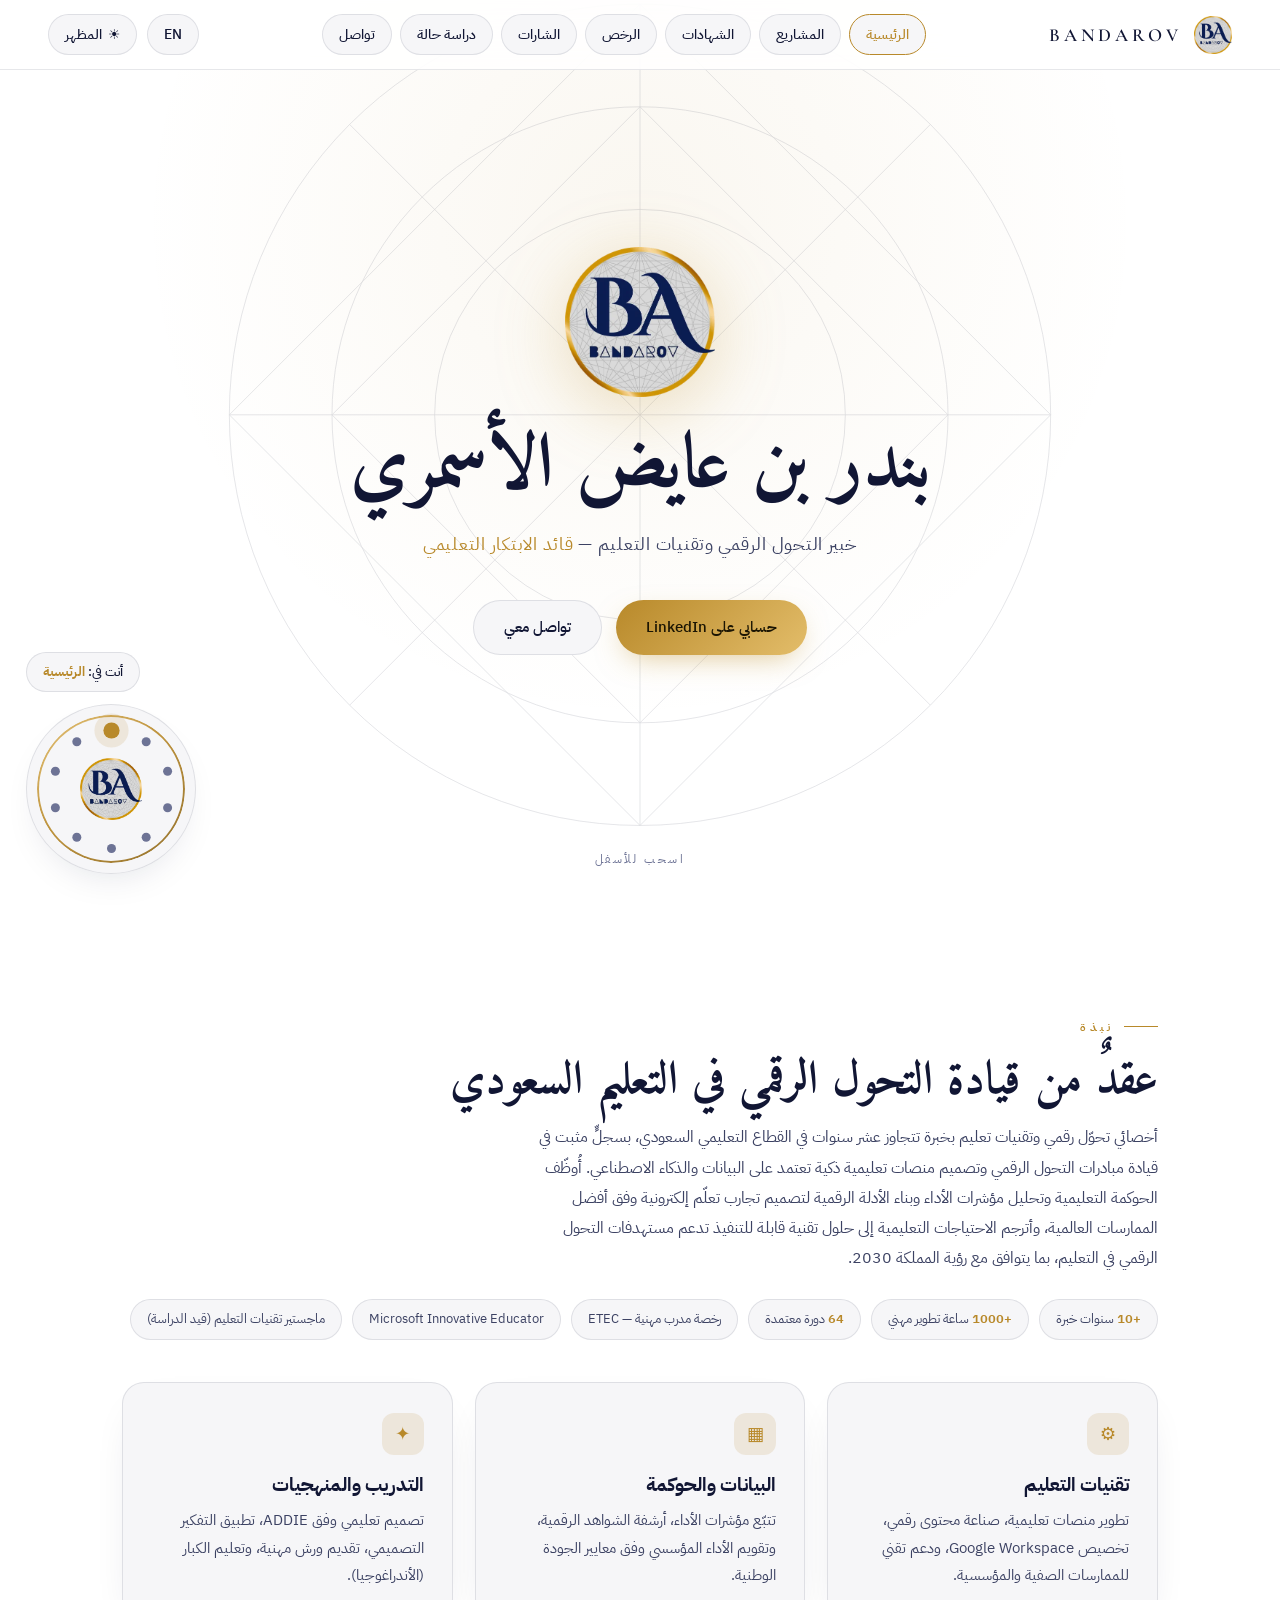
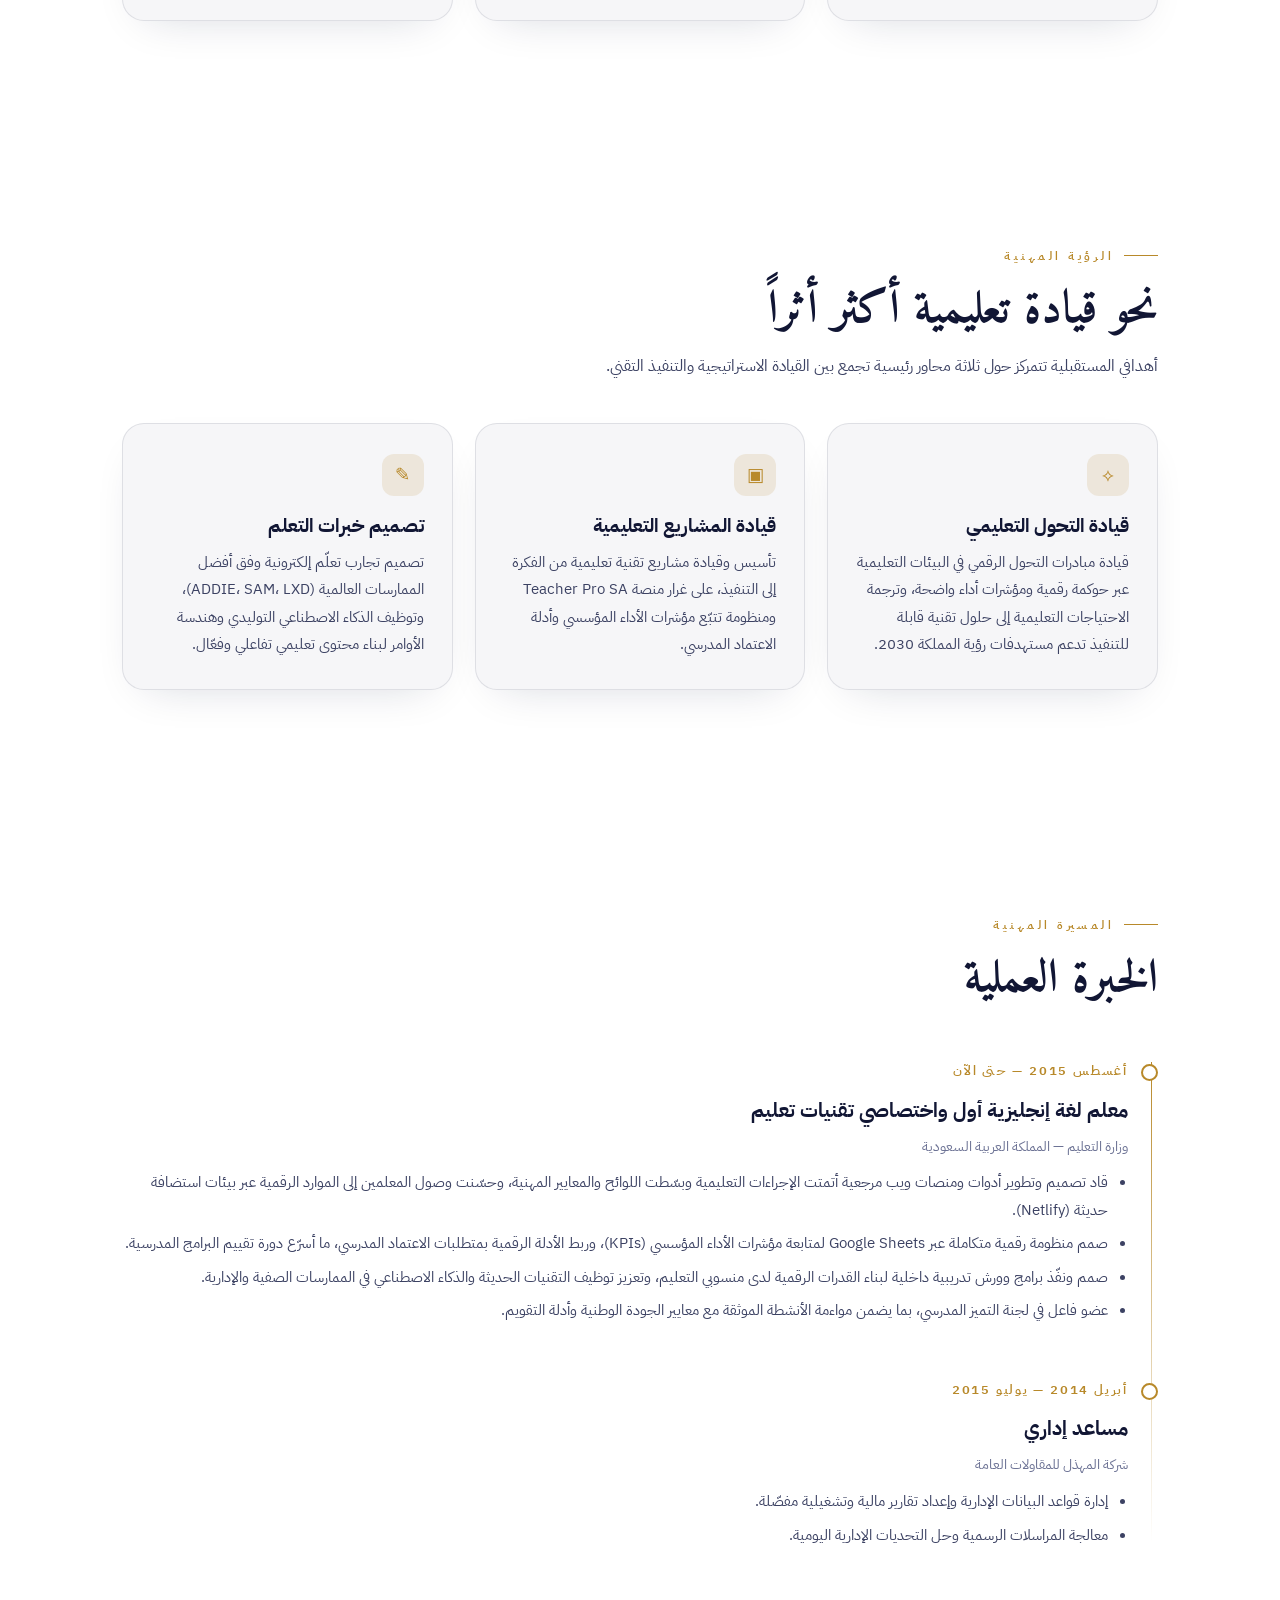
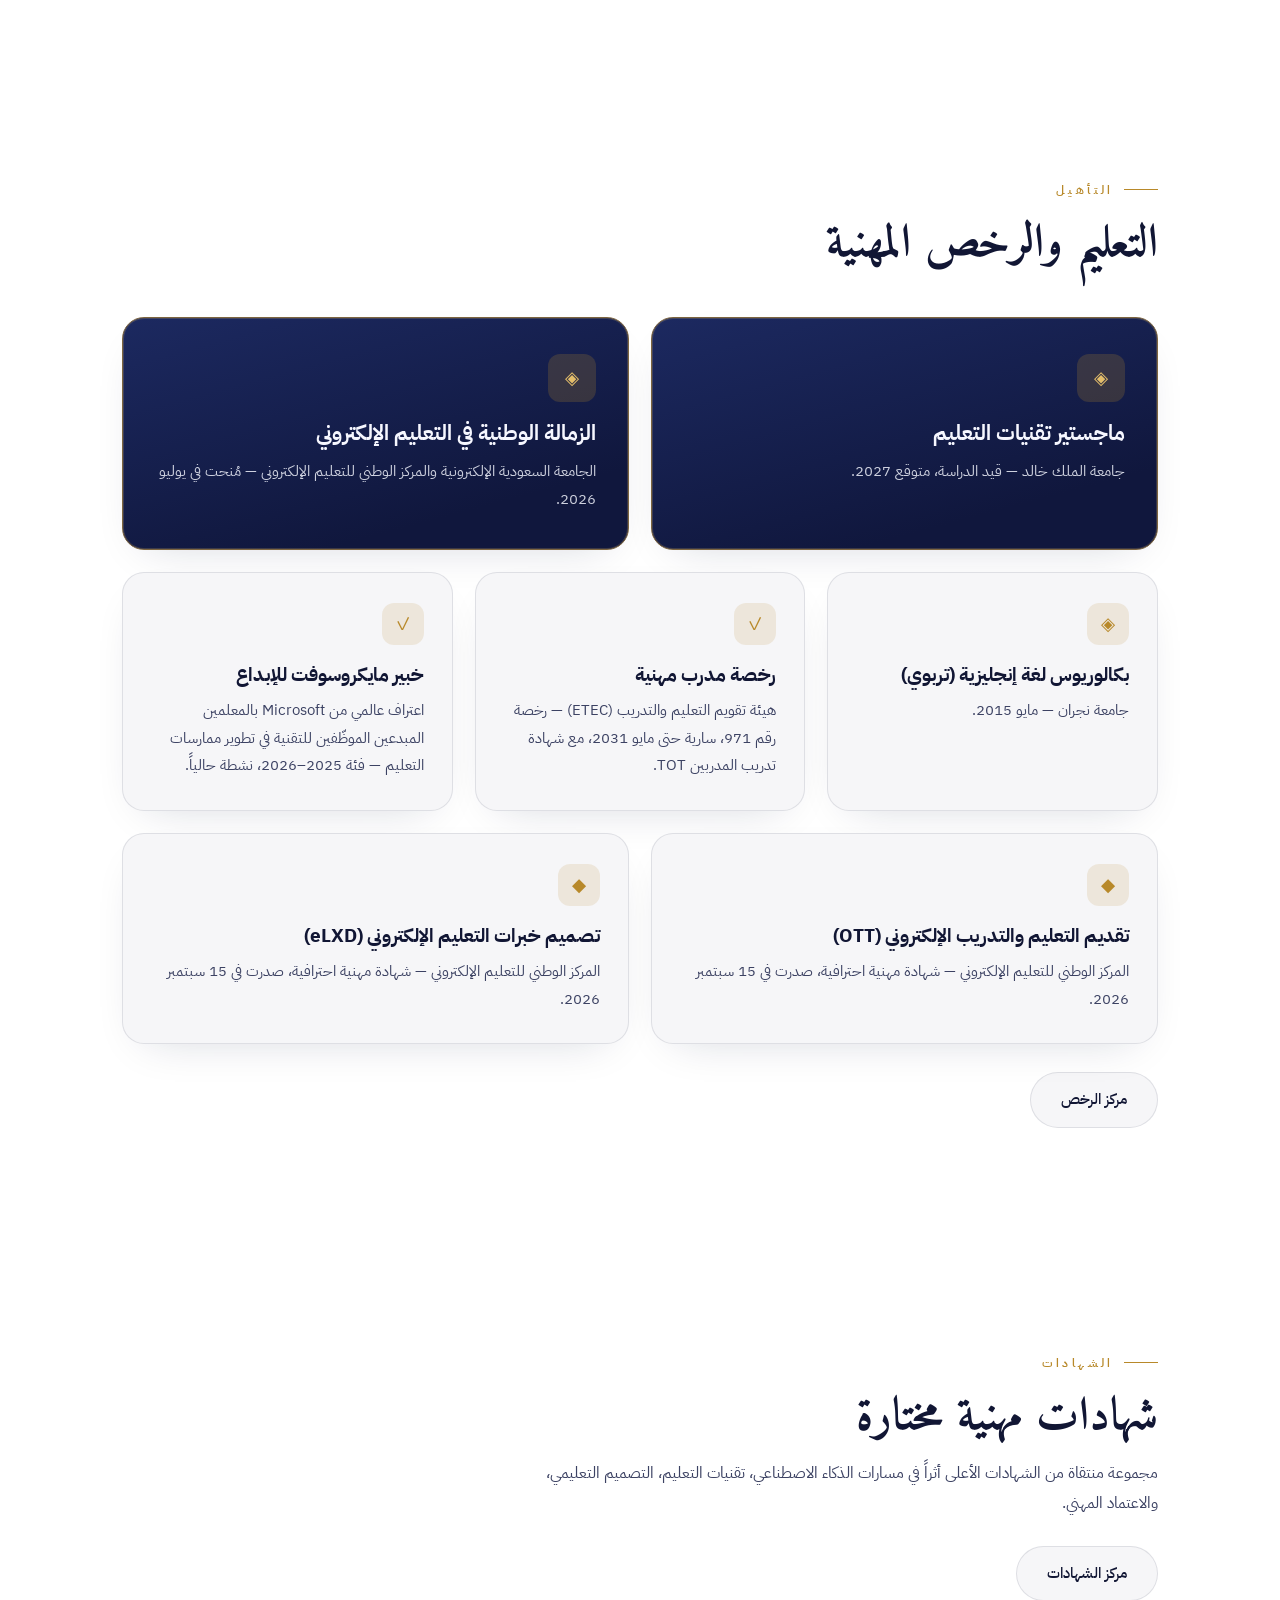
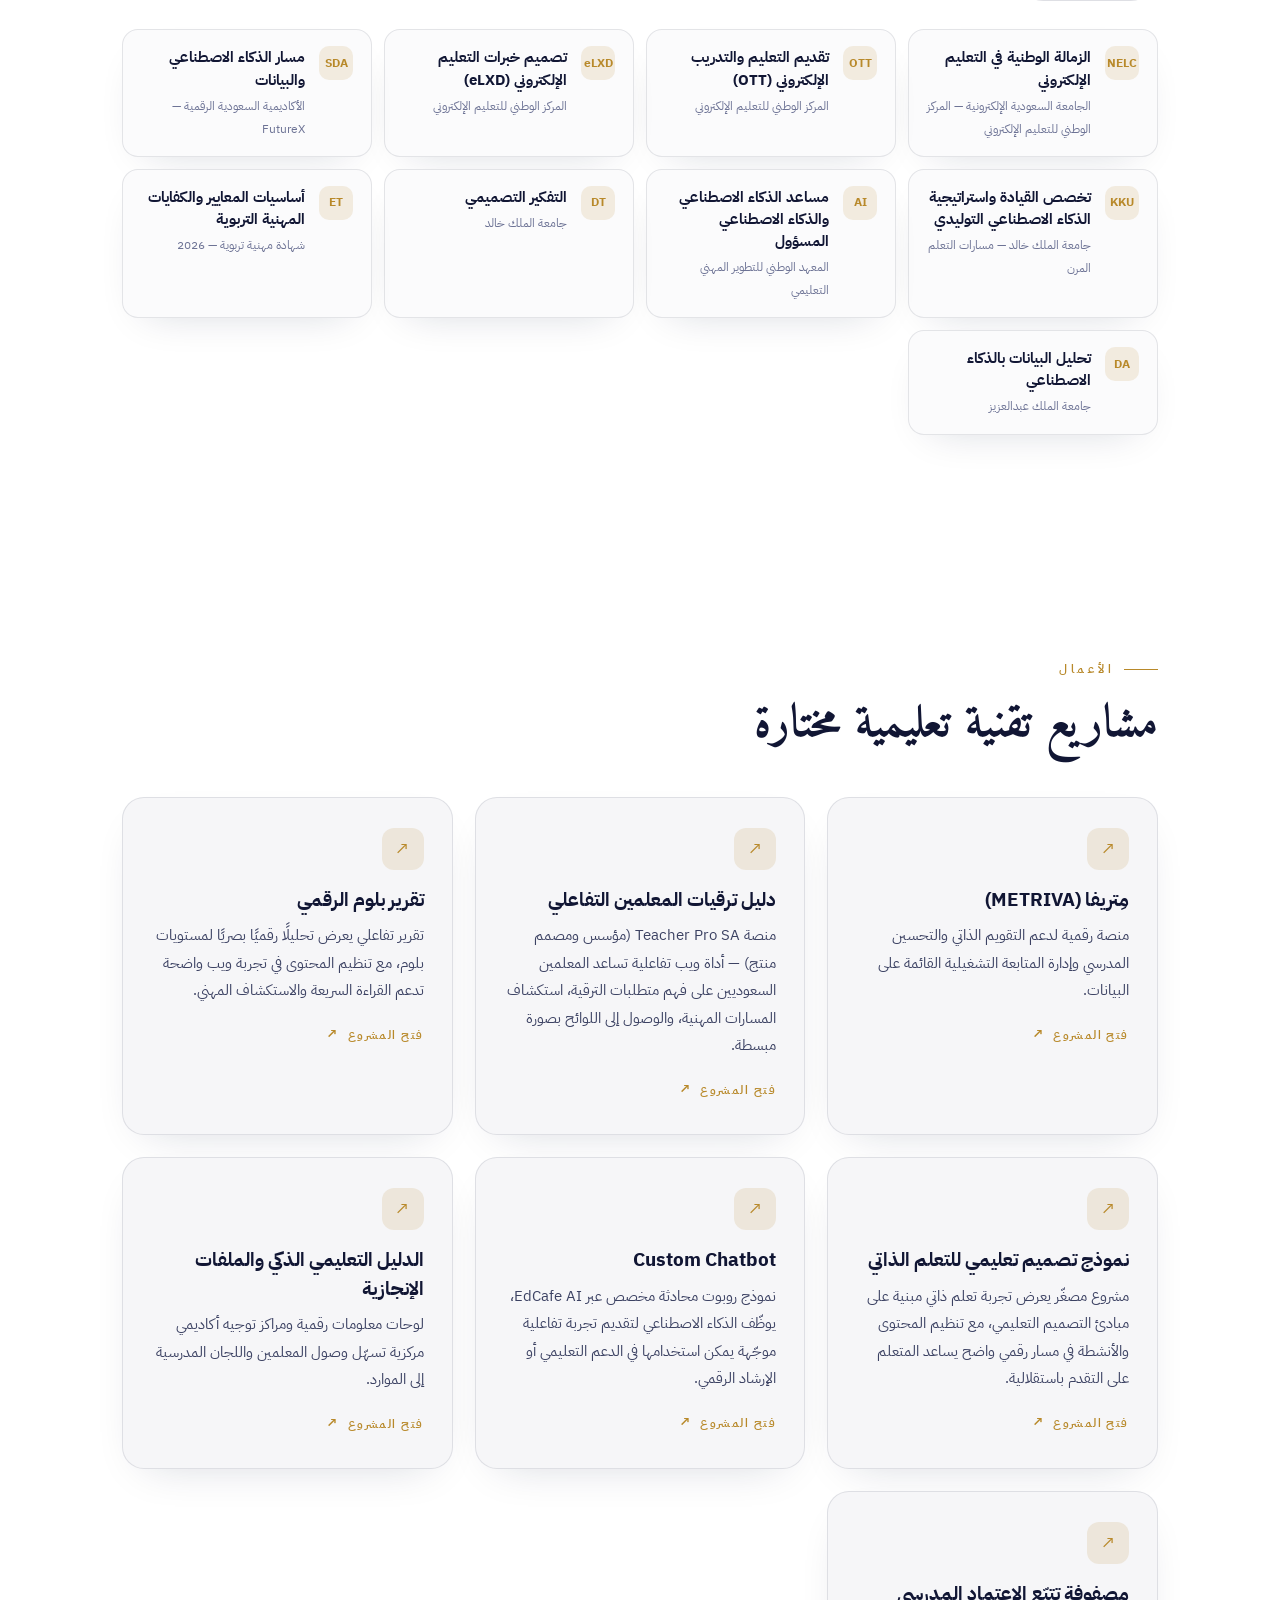
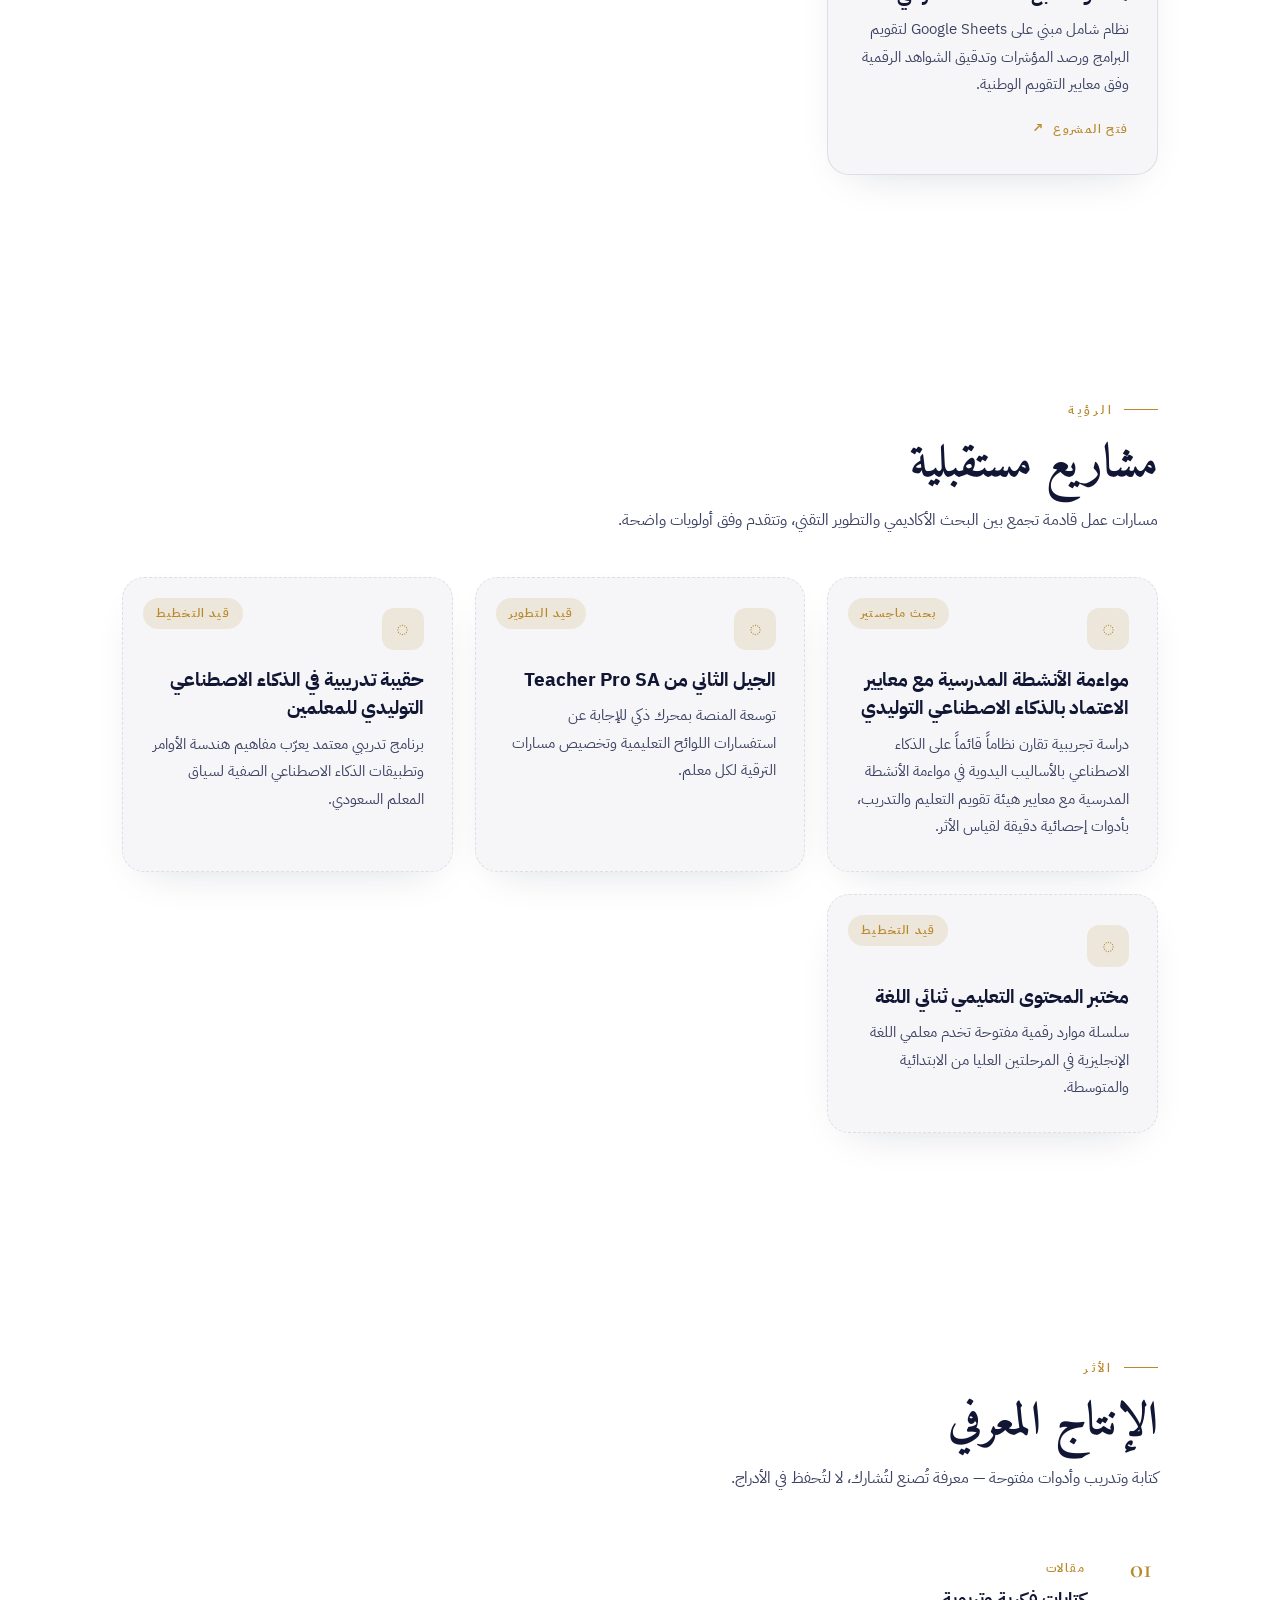
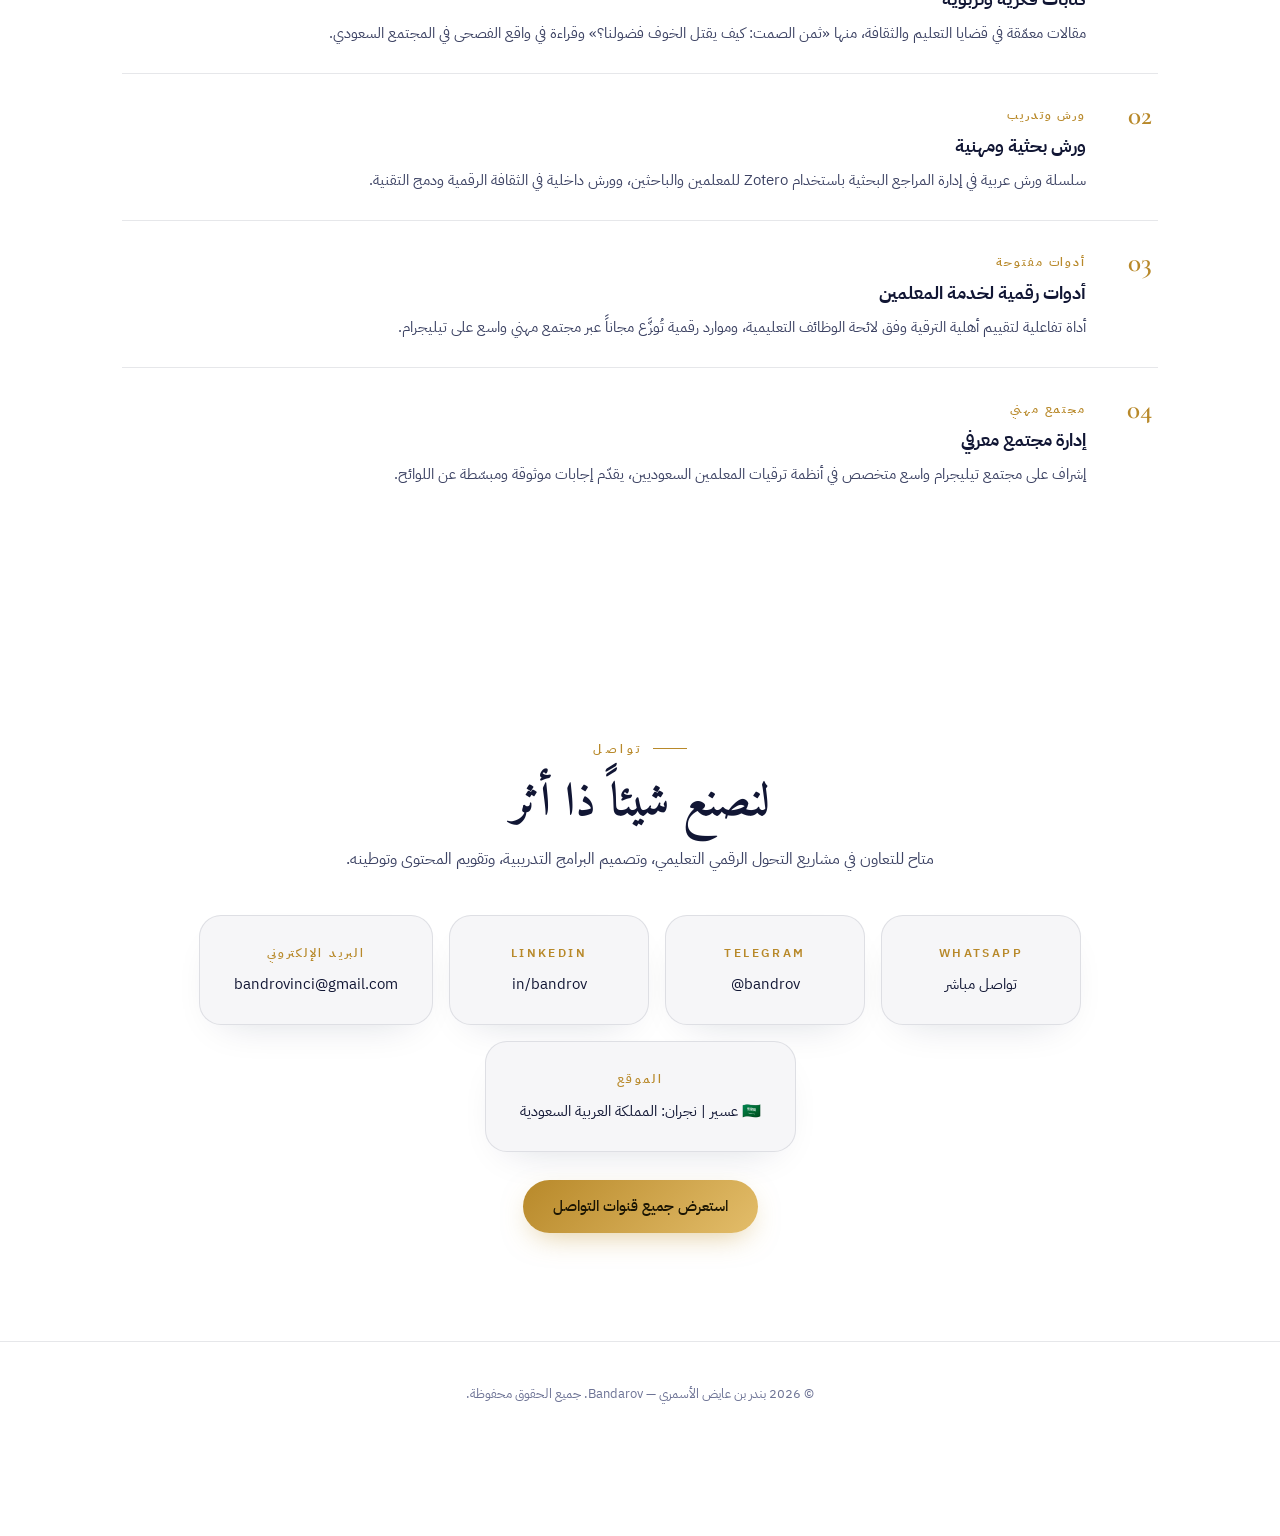
==== commit d8dcd258: "Publish issued NELC OTT and eLXD certificates, and highlight graduate credentials on the homepage. C" ====
--- a/index.html
+++ b/index.html
@@ -19,7 +19,7 @@
 <link rel="preconnect" href="https://fonts.googleapis.com">
 <link rel="preconnect" href="https://fonts.gstatic.com" crossorigin>
 <link href="https://fonts.googleapis.com/css2?family=Cormorant+Garamond:ital,wght@0,400;0,500;0,600;0,700;1,500&family=Inter:wght@300;400;500;600&family=Amiri:ital,wght@0,400;0,700;1,400&family=IBM+Plex+Sans+Arabic:wght@300;400;500;600&display=swap" rel="stylesheet">
-<link rel="stylesheet" href="css/site.css?v=20260909-1">
+<link rel="stylesheet" href="css/site.css?v=20260915-1">
 <link rel="stylesheet" href="css/pages.css?v=20260909-1">
 </head>
 <body>
@@ -110,15 +110,18 @@
 <section id="education" class="reveal">
   <span class="eyebrow" data-i18n="s_edu"></span>
   <h2 class="display" data-i18n="edu_t"></h2>
-  <div class="grid g3">
-    <div class="card"><div class="ico">◈</div><h3 data-i18n="edu1_t"></h3><p data-i18n="edu1_p"></p></div>
-    <div class="card"><div class="ico">◈</div><h3 data-i18n="edu2_t"></h3><p data-i18n="edu2_p"></p></div>
+  <div class="grid g-featured">
+    <div class="card card-featured"><div class="ico">◈</div><h3 data-i18n="edu1_t"></h3><p data-i18n="edu1_p"></p></div>
+    <div class="card card-featured"><div class="ico">◈</div><h3 data-i18n="edu2_t"></h3><p data-i18n="edu2_p"></p></div>
+  </div>
+  <div class="grid g3 grid-follow">
     <div class="card"><div class="ico">◈</div><h3 data-i18n="edu3_t"></h3><p data-i18n="edu3_p"></p></div>
-  </div>
-  <div class="grid g3" style="margin-top:22px">
     <div class="card"><div class="ico">✓</div><h3 data-i18n="lic1_t"></h3><p data-i18n="lic1_p"></p></div>
     <div class="card"><div class="ico">✓</div><h3 data-i18n="lic3_t"></h3><p data-i18n="lic3_p"></p></div>
-    <div class="card"><div class="ico">✓</div><h3 data-i18n="lic2_t"></h3><p data-i18n="lic2_p"></p></div>
+  </div>
+  <div class="grid g2 grid-follow">
+    <div class="card"><div class="ico">◆</div><h3 data-i18n="cert9_t"></h3><p data-i18n="cert9_p"></p></div>
+    <div class="card"><div class="ico">◆</div><h3 data-i18n="cert10_t"></h3><p data-i18n="cert10_p"></p></div>
   </div>
   <div class="section-cta">
     <a class="btn btn-ghost" href="licenses.html" data-i18n="licenses_hub">مركز التراخيص</a>
@@ -135,6 +138,8 @@
   </div>
   <div class="cert-strip">
     <div class="cert-pill"><div class="cert-mark">NELC</div><div><b data-i18n="cert7_t"></b><span data-i18n="cert7_o"></span></div></div>
+    <div class="cert-pill"><div class="cert-mark">OTT</div><div><b data-i18n="cert9_t"></b><span data-i18n="cert9_o"></span></div></div>
+    <div class="cert-pill"><div class="cert-mark">eLXD</div><div><b data-i18n="cert10_t"></b><span data-i18n="cert10_o"></span></div></div>
     <div class="cert-pill"><div class="cert-mark">SDA</div><div><b data-i18n="cert8_t"></b><span data-i18n="cert8_o"></span></div></div>
     <div class="cert-pill"><div class="cert-mark">KKU</div><div><b data-i18n="cert1_t"></b><span data-i18n="cert1_o"></span></div></div>
     <div class="cert-pill"><div class="cert-mark">AI</div><div><b data-i18n="cert3_t"></b><span data-i18n="cert3_o"></span></div></div>
@@ -227,6 +232,6 @@
   </div>
 </nav>
 
-<script src="main.js?v=20260909-1" defer></script>
+<script src="main.js?v=20260915-1" defer></script>
 </body>
 </html>
--- a/css/site.css
+++ b/css/site.css
@@ -113,6 +113,31 @@
 .card p{color:var(--ink-2); font-size:.93rem}
 .card .ico{width:42px; height:42px; border-radius:12px; background:var(--gold-faint); color:var(--gold);
   display:flex; align-items:center; justify-content:center; margin-bottom:16px; font-size:1.15rem}
+.g-featured{grid-template-columns:repeat(2,minmax(0,1fr))}
+.grid-follow{margin-top:22px}
+.card-featured{
+  background:linear-gradient(165deg, var(--navy) 0%, var(--navy-deep) 78%);
+  border:1.5px solid color-mix(in srgb, var(--gold) 62%, var(--navy));
+  box-shadow:var(--shadow), inset 0 0 0 1px rgba(227,189,106,.2);
+  padding:36px 32px;
+  min-height:220px;
+}
+.card-featured h3{color:#f6f7ff; font-size:1.32rem}
+.card-featured p{color:rgba(242,244,253,.84)}
+.card-featured .ico{
+  width:48px; height:48px; background:rgba(184,137,42,.22); color:var(--gold-soft);
+}
+.card-featured:hover{
+  transform:translateY(-6px);
+  border-color:var(--gold);
+}
+html[data-theme="dark"] .card-featured{
+  background:linear-gradient(165deg, #2a3878 0%, #0c122e 80%);
+  border-color:color-mix(in srgb, var(--gold) 55%, #2a3878);
+}
+@media (max-width:720px){
+  .g-featured{grid-template-columns:1fr}
+}
 .project-card{display:block; text-decoration:none; color:inherit; min-height:100%}
 .project-card .project-cta{
   display:inline-flex; align-items:center; gap:8px; margin-top:18px;
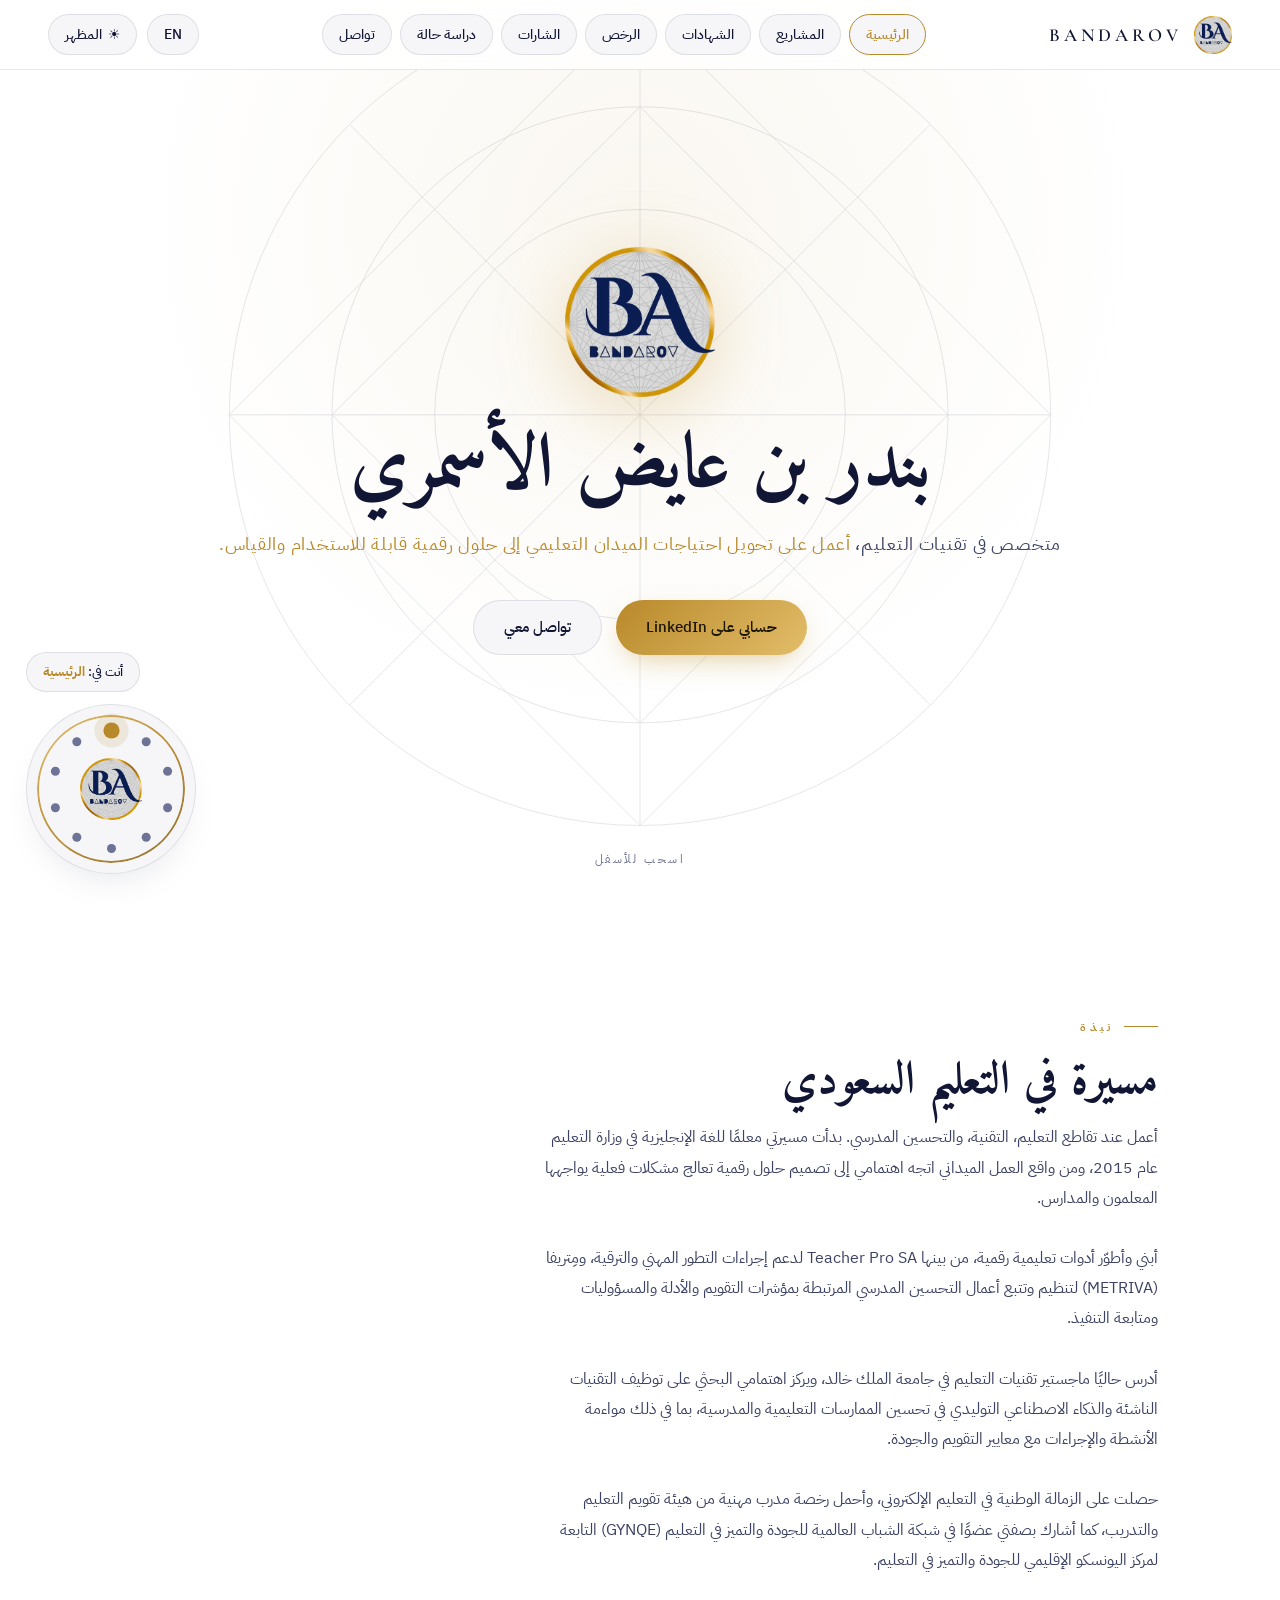
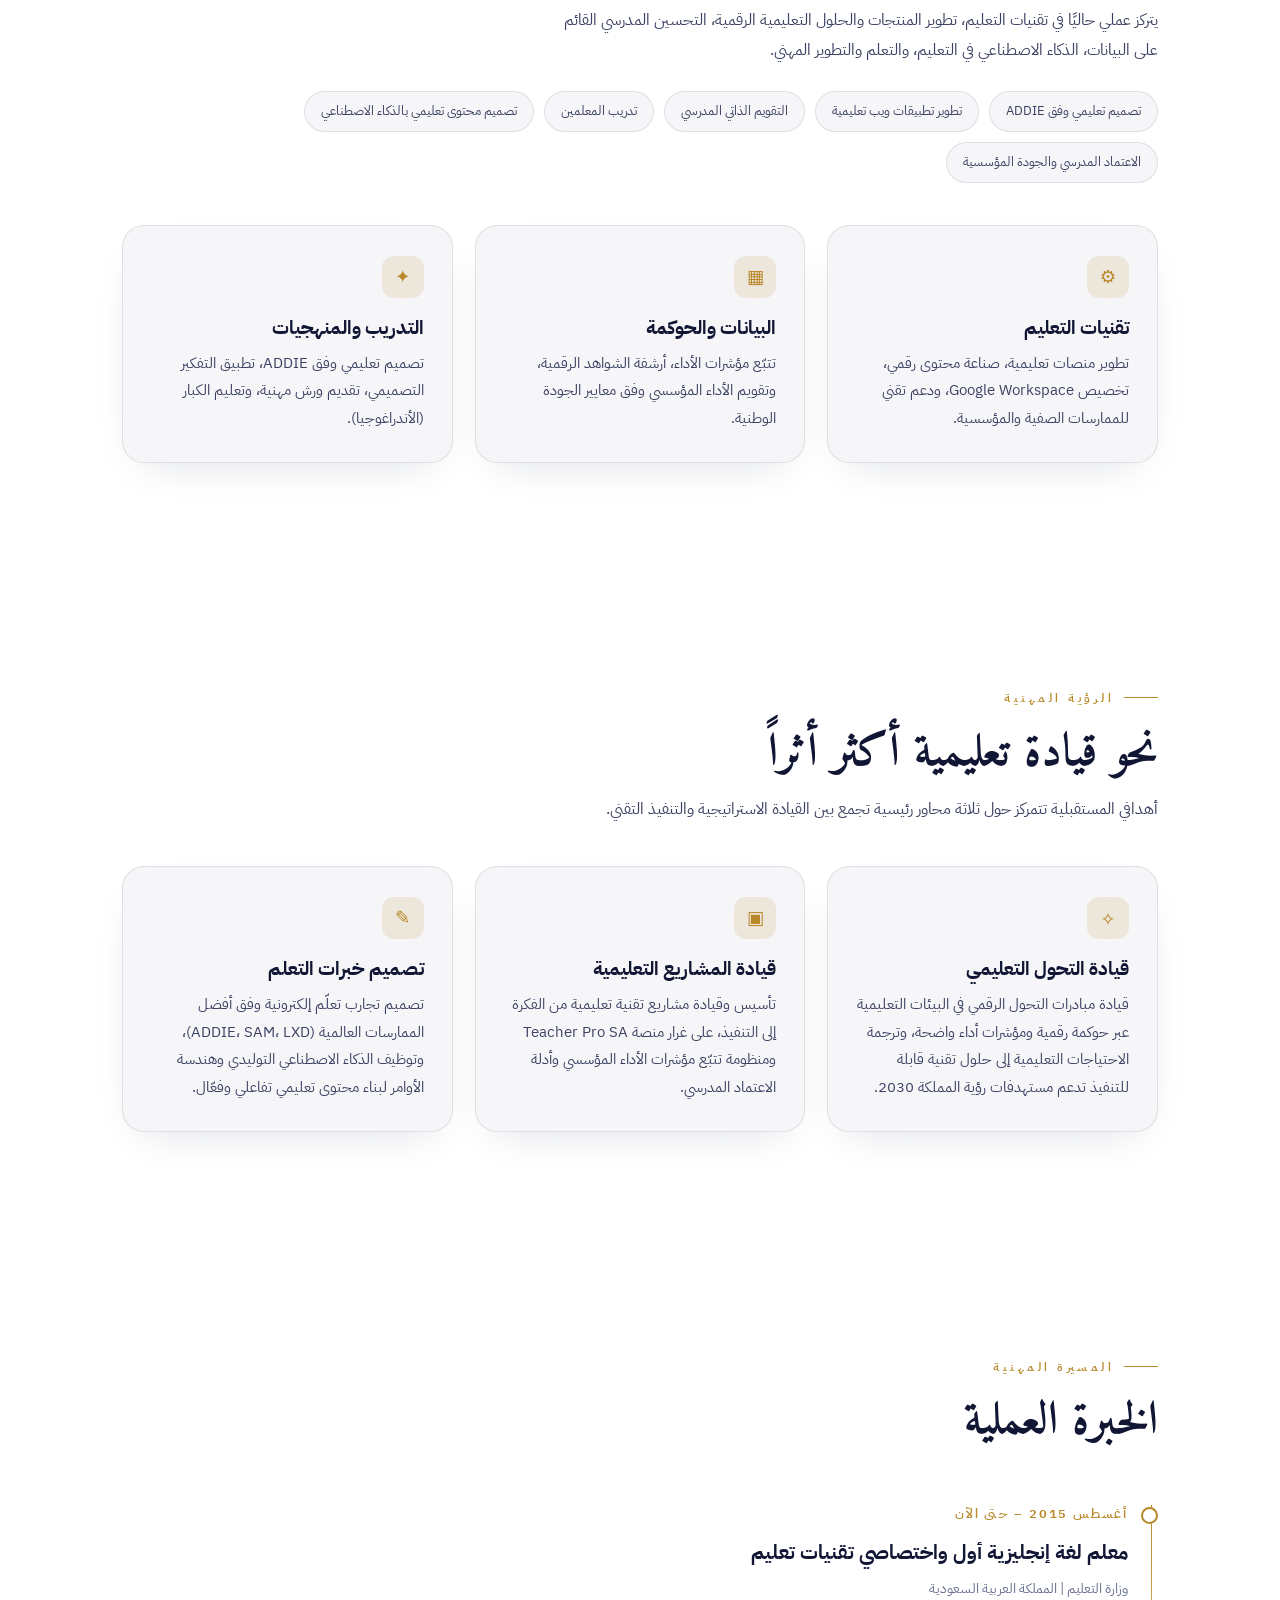
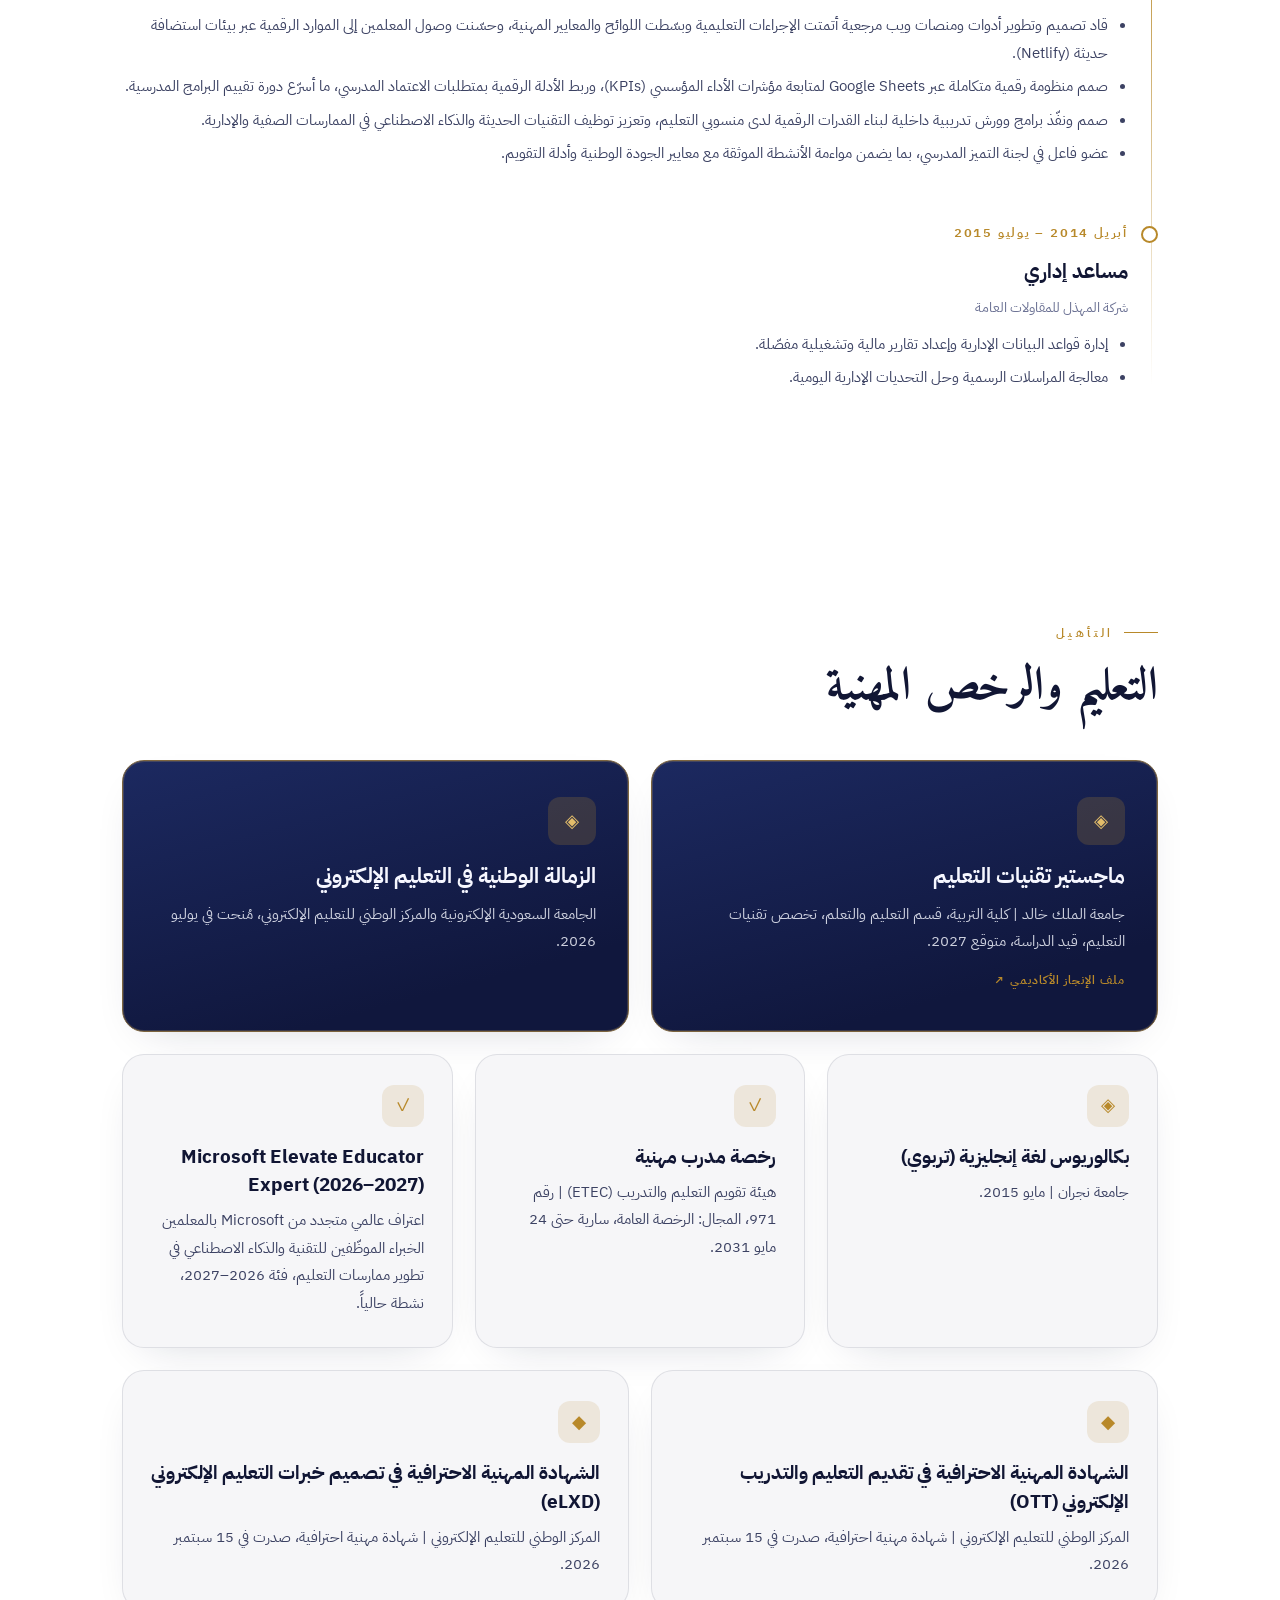
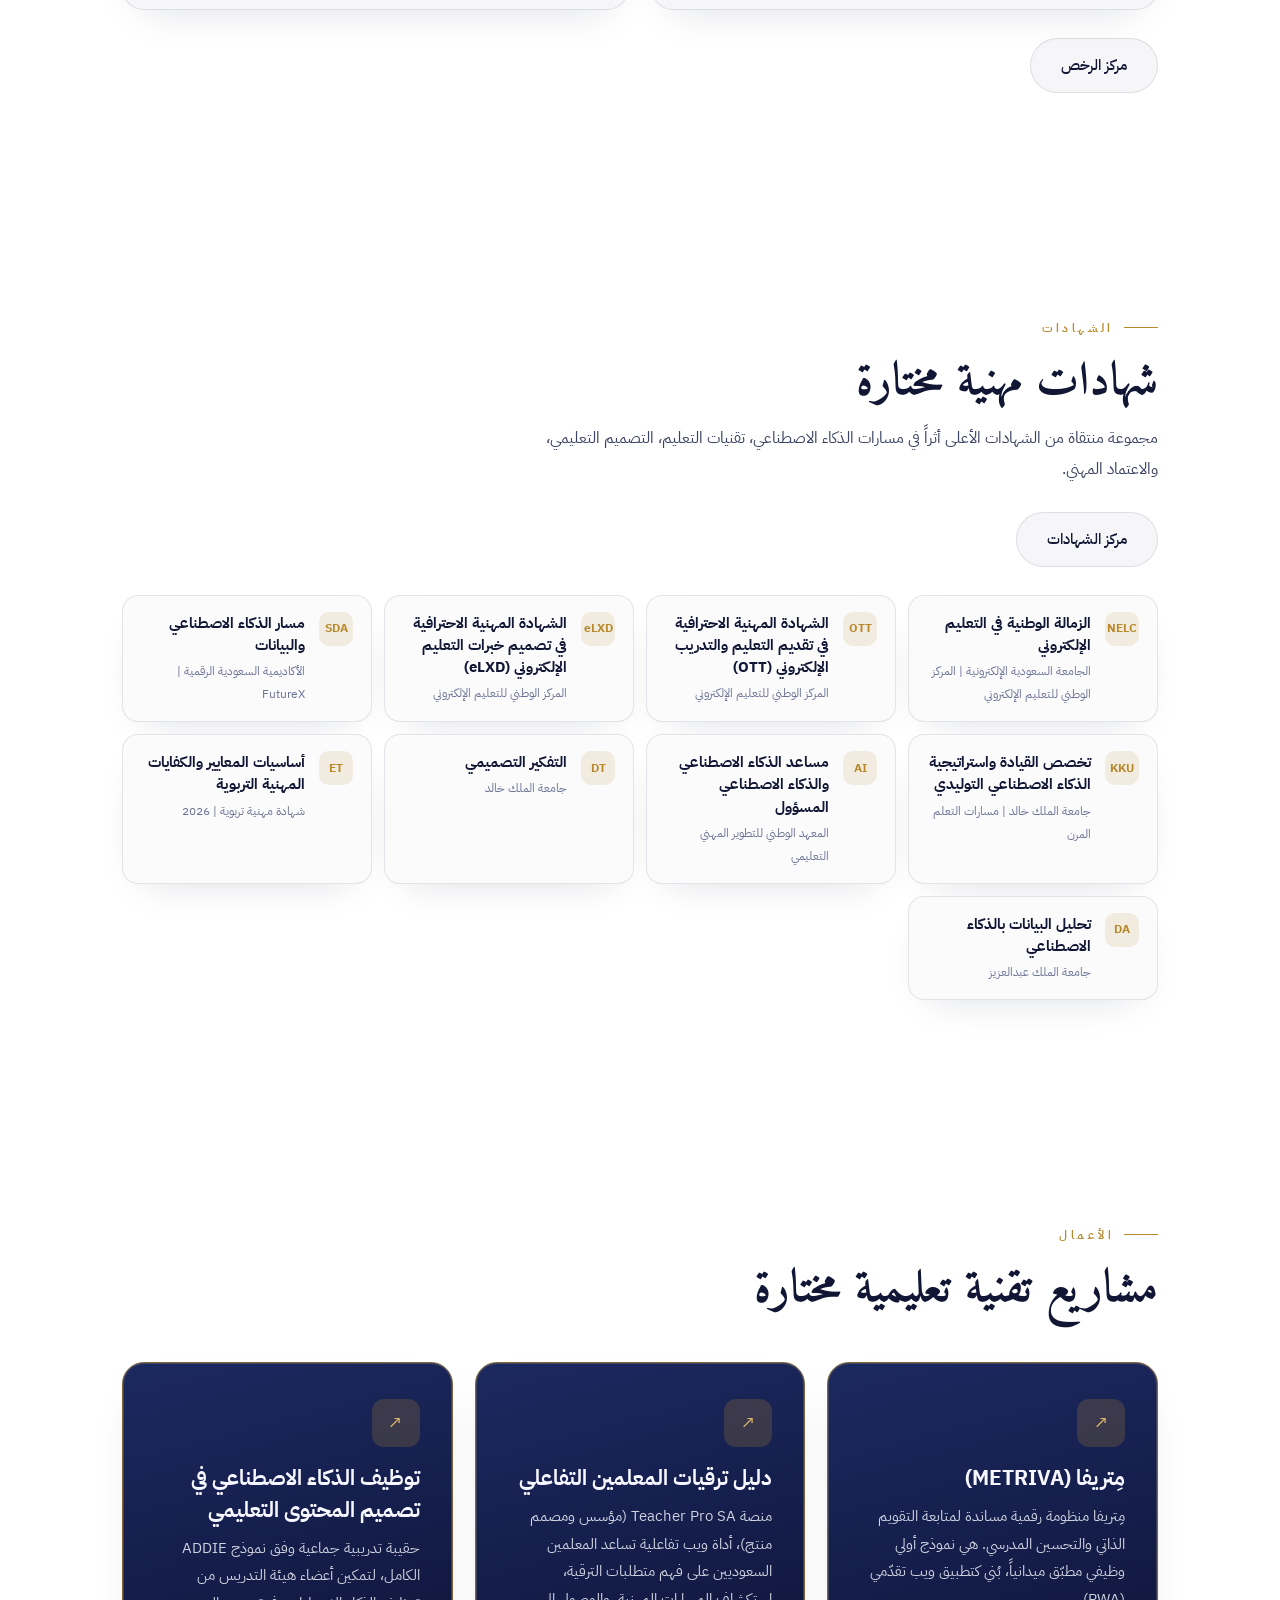
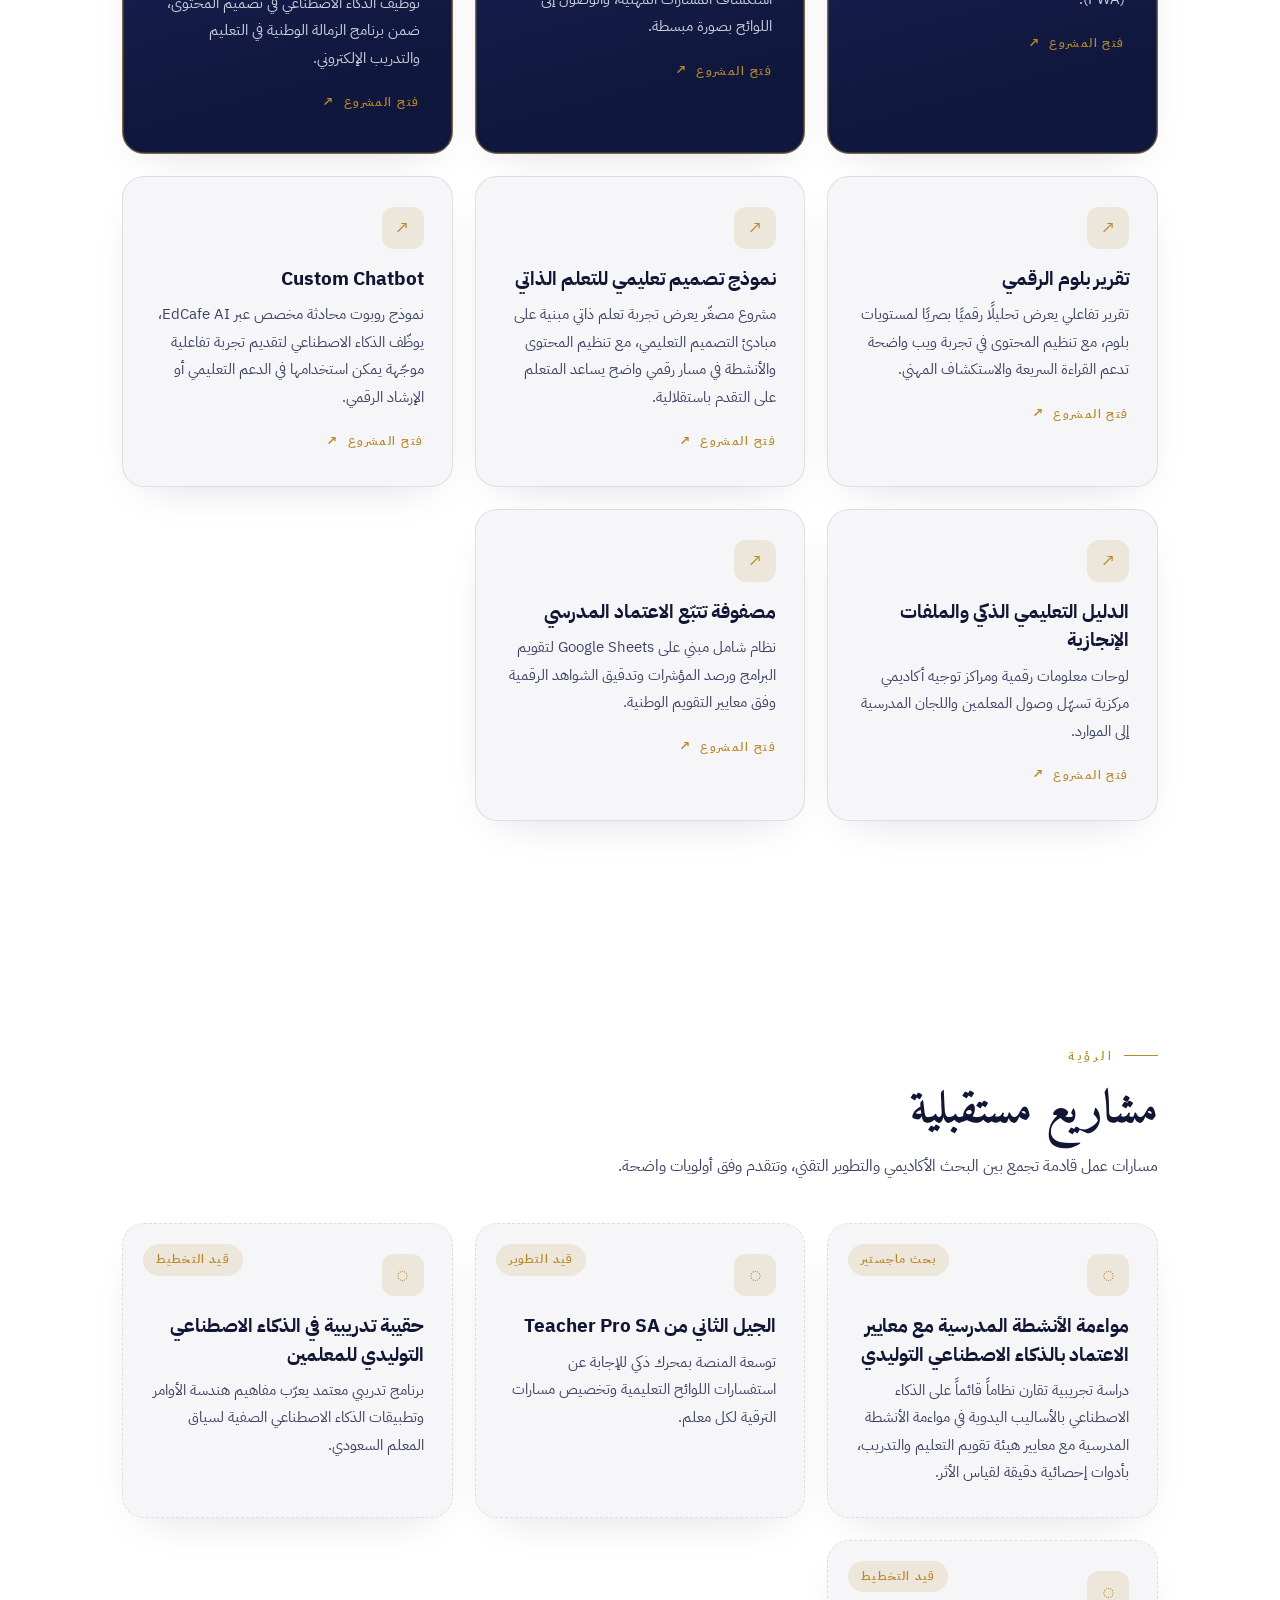
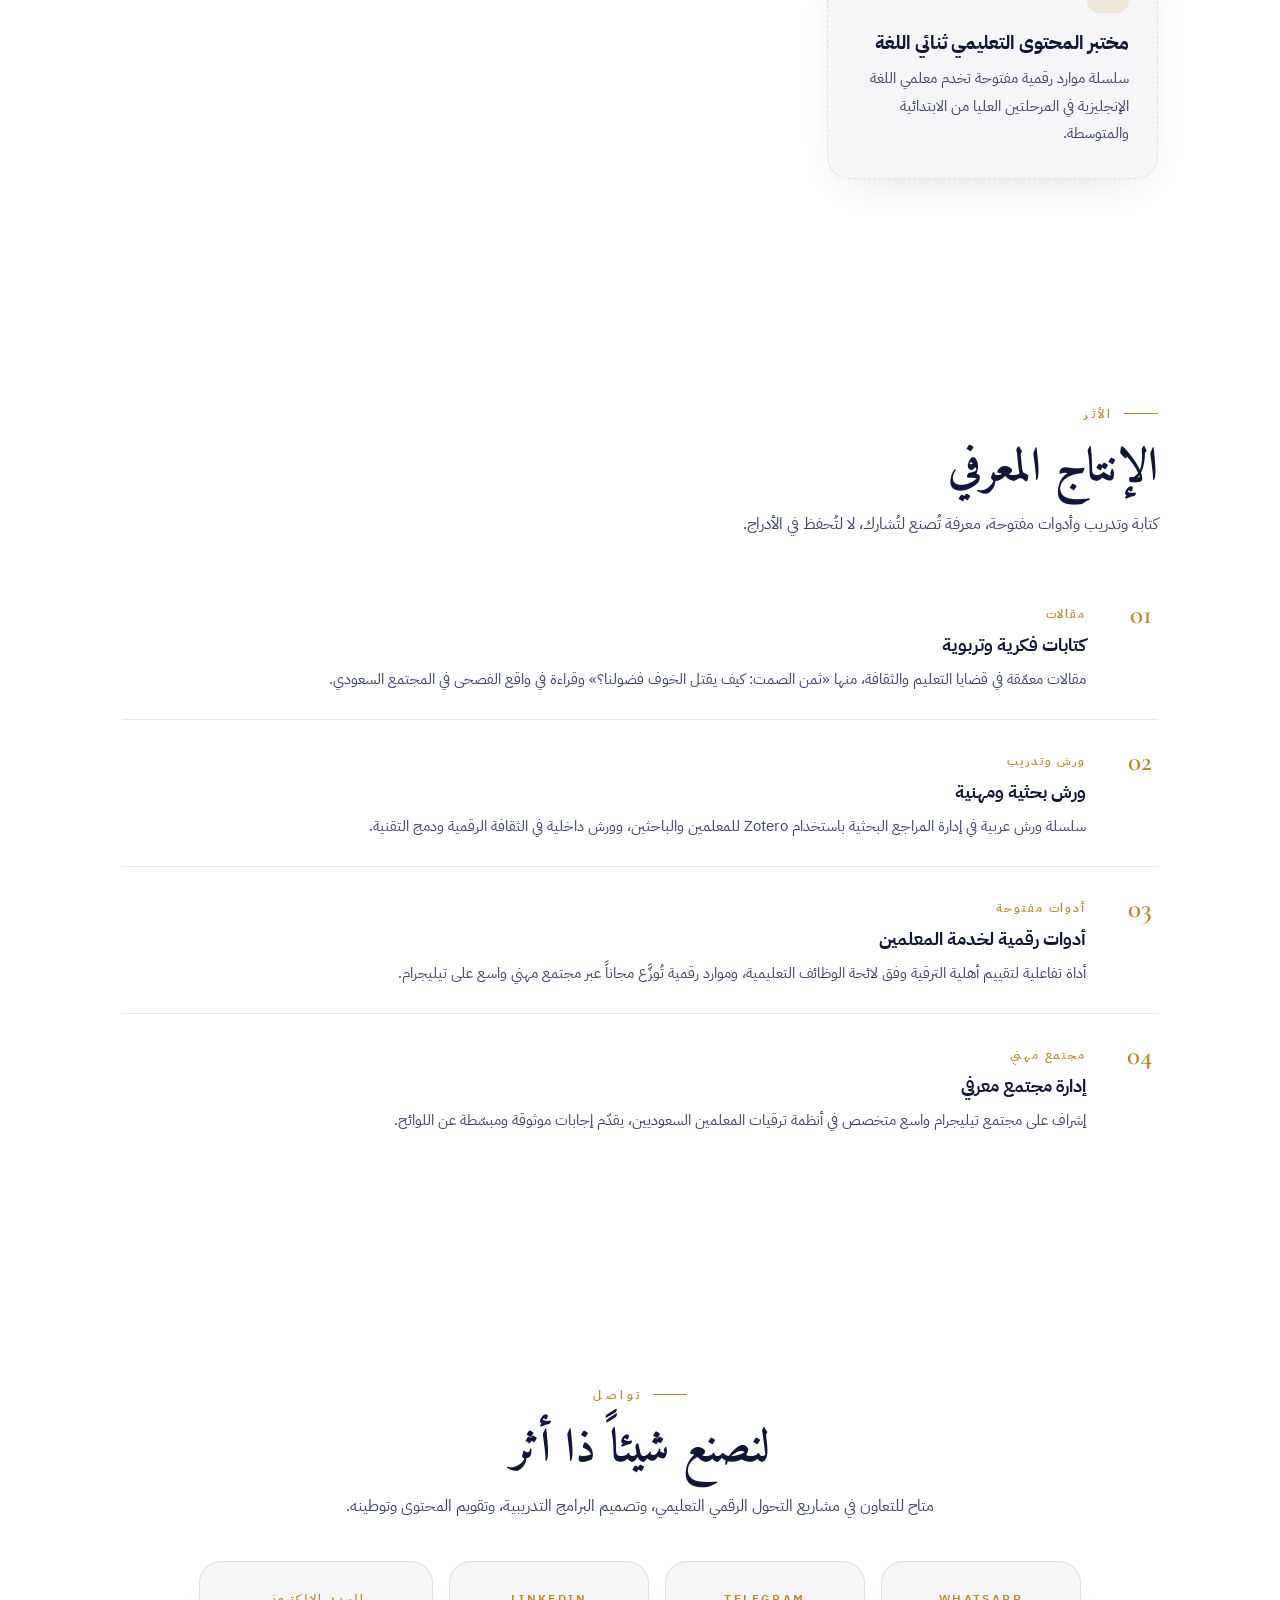
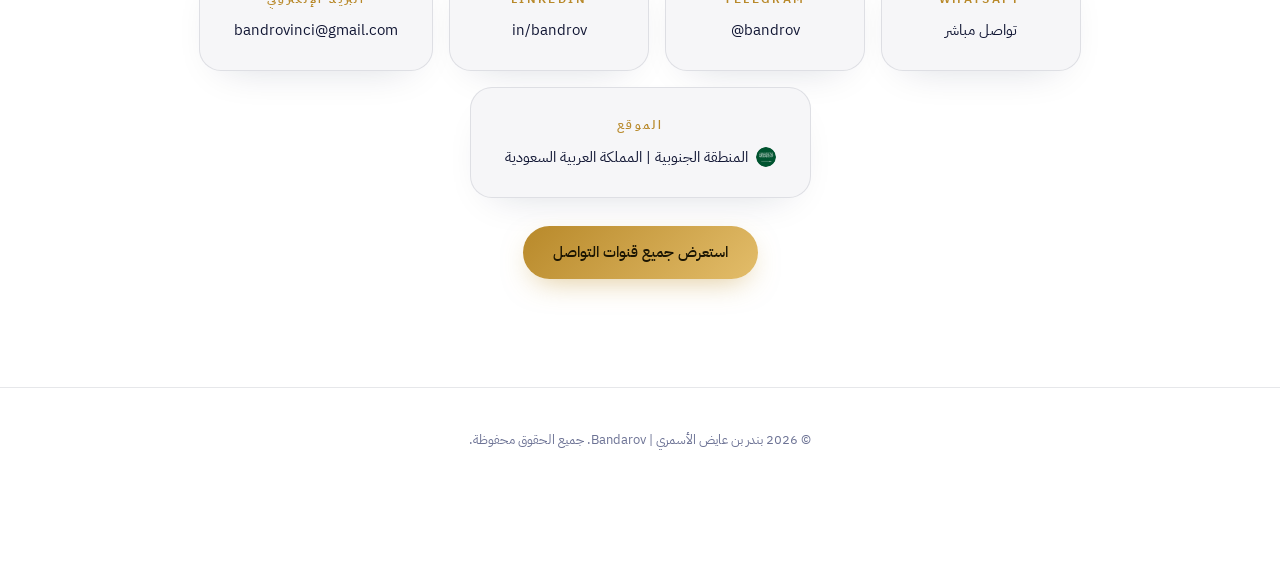
==== commit b1b6f48d: "Unify public identity, credentials, and project grid; add METRIVA regulatory alignment, ADDIE fellow" ====
--- a/index.html
+++ b/index.html
@@ -6,15 +6,15 @@
 <meta name="color-scheme" content="light">
 <meta name="theme-color" content="#ffffff" id="metaTheme">
 <script src="preferences.js?v=20260909-1"></script>
-<title>Bandarov — بندر عايض الأسمري</title>
+<title>Bandarov | بندر عايض الأسمري</title>
 <meta name="description" content="ملف إنجاز مهني لبندر عايض الأسمري، اختصاصي تقنيات تعليم ومناصر لدمج الذكاء الاصطناعي في التعليم، يعرض الخبرات، الشهادات، المشاريع الرقمية، والإنتاج المعرفي.">
 <meta name="author" content="Bandar Ayidh Alasmari">
 <meta property="og:type" content="website">
-<meta property="og:title" content="Bandarov — Bandar Ayidh Alasmari">
+<meta property="og:title" content="Bandarov | Bandar Ayidh Alasmari">
 <meta property="og:description" content="Professional portfolio for Bandar Ayidh Alasmari: educational technology, AI integration, professional credentials, EdTech projects, and knowledge production.">
 <meta property="og:locale" content="ar_SA">
 <meta name="twitter:card" content="summary">
-<meta name="twitter:title" content="Bandarov — Bandar Ayidh Alasmari">
+<meta name="twitter:title" content="Bandarov | Bandar Ayidh Alasmari">
 <meta name="twitter:description" content="Educational technology portfolio featuring AI integration, selected certificates, and digital learning projects.">
 <link rel="preconnect" href="https://fonts.googleapis.com">
 <link rel="preconnect" href="https://fonts.gstatic.com" crossorigin>
@@ -49,7 +49,7 @@
     <path d="M300 20 L580 300 L300 580 L20 300 Z"/><path d="M300 20 L300 580 M20 300 L580 300 M102 102 L498 498 M498 102 L102 498"/>
     <path d="M300 90 L510 300 L300 510 L90 300 Z"/></g>
   </svg>
-  <img class="mark" src="assets/images/logo.webp" alt="BA — Bandarov">
+  <img class="mark" src="assets/images/logo.webp" alt="BA | Bandarov">
   <h1 class="display" data-i18n="name"></h1>
   <p class="role" data-i18n-html="role"></p>
   <div class="hero-cta">
@@ -111,7 +111,7 @@
   <span class="eyebrow" data-i18n="s_edu"></span>
   <h2 class="display" data-i18n="edu_t"></h2>
   <div class="grid g-featured">
-    <div class="card card-featured"><div class="ico">◈</div><h3 data-i18n="edu1_t"></h3><p data-i18n="edu1_p"></p></div>
+    <div class="card card-featured"><div class="ico">◈</div><h3 data-i18n="edu1_t"></h3><p data-i18n="edu1_p"></p><a class="edu-link" href="https://sites.google.com/view/alasmari-bandar" target="_blank" rel="noopener" data-i18n="edu1_link"></a></div>
     <div class="card card-featured"><div class="ico">◈</div><h3 data-i18n="edu2_t"></h3><p data-i18n="edu2_p"></p></div>
   </div>
   <div class="grid g3 grid-follow">
@@ -153,13 +153,18 @@
 <section id="projects" class="reveal">
   <span class="eyebrow" data-i18n="s_proj"></span>
   <h2 class="display" data-i18n="proj_t"></h2>
-  <div class="grid g3">
-    <a class="card project-card" href="project.html?slug=metriva">
+  <div class="grid g-featured">
+    <a class="card card-featured project-card" href="project.html?slug=metriva">
       <div class="ico">↗</div><h3 data-i18n="p7_t"></h3><p data-i18n="p7_p"></p><span class="project-cta" data-i18n="project_open"></span>
     </a>
-    <a class="card project-card" href="project.html?slug=teacher-promotion-guide">
+    <a class="card card-featured project-card" href="project.html?slug=teacher-promotion-guide">
       <div class="ico">↗</div><h3 data-i18n="p1_t"></h3><p data-i18n="p1_p"></p><span class="project-cta" data-i18n="project_open"></span>
     </a>
+    <a class="card card-featured project-card" href="project.html?slug=ai-content-design-fellowship">
+      <div class="ico">↗</div><h3 data-i18n="p8_t"></h3><p data-i18n="p8_p"></p><span class="project-cta" data-i18n="project_open"></span>
+    </a>
+  </div>
+  <div class="grid g3 grid-follow">
     <a class="card project-card" href="project.html?slug=bloom-digital-report">
       <div class="ico">↗</div><h3 data-i18n="p4_t"></h3><p data-i18n="p4_p"></p><span class="project-cta" data-i18n="project_open"></span>
     </a>
@@ -214,7 +219,7 @@
     <a class="c-link" href="https://t.me/bandrov" target="_blank" rel="noopener"><span class="lbl">Telegram</span><span class="val">@bandrov</span></a>
     <a class="c-link" href="https://www.linkedin.com/in/bandrov" target="_blank" rel="noopener"><span class="lbl">LinkedIn</span><span class="val">in/bandrov</span></a>
     <a class="c-link" href="mailto:bandrovinci@gmail.com"><span class="lbl" data-i18n="c_email"></span><span class="val">bandrovinci@gmail.com</span></a>
-    <div class="c-link" style="cursor:default"><span class="lbl" data-i18n="c_loc"></span><span class="val" data-i18n="c_loc_v"></span></div>
+    <div class="c-link" style="cursor:default"><span class="lbl" data-i18n="c_loc"></span><span class="val loc-val"><img class="loc-flag" src="assets/images/saudi-flag-circle.png" width="20" height="20" alt=""><span data-i18n="c_loc_v"></span></span></div>
   </div>
   <div class="section-cta" style="justify-content:center">
     <a class="btn btn-gold" href="contact.html" data-i18n="contact_all"></a>
--- a/css/site.css
+++ b/css/site.css
@@ -74,6 +74,7 @@
 .eyebrow::before{content:""; width:34px; height:1px; background:var(--gold)}
 h2{font-size:clamp(1.9rem,4vw,2.9rem); margin:14px 0 10px; line-height:1.3}
 .lead{color:var(--ink-2); max-width:62ch; font-size:1.02rem}
+#about .lead{white-space:pre-line}
 
 /* ---------- hero ---------- */
 .hero{
@@ -114,6 +115,7 @@
 .card .ico{width:42px; height:42px; border-radius:12px; background:var(--gold-faint); color:var(--gold);
   display:flex; align-items:center; justify-content:center; margin-bottom:16px; font-size:1.15rem}
 .g-featured{grid-template-columns:repeat(2,minmax(0,1fr))}
+#projects .g-featured{grid-template-columns:repeat(3,minmax(0,1fr))}
 .grid-follow{margin-top:22px}
 .card-featured{
   background:linear-gradient(165deg, var(--navy) 0%, var(--navy-deep) 78%);
@@ -137,6 +139,7 @@
 }
 @media (max-width:720px){
   .g-featured{grid-template-columns:1fr}
+  #projects .g-featured{grid-template-columns:1fr}
 }
 .project-card{display:block; text-decoration:none; color:inherit; min-height:100%}
 .project-card .project-cta{
@@ -203,6 +206,8 @@
 .c-link:hover{transform:translateY(-4px); border-color:var(--gold)}
 .c-link .lbl{font-size:.76rem; letter-spacing:.2em; text-transform:uppercase; color:var(--gold); font-weight:600}
 .c-link .val{font-size:.95rem; direction:ltr}
+.c-link .loc-val{display:inline-flex; align-items:center; justify-content:center; gap:8px; direction:inherit; max-width:100%}
+.loc-flag{width:20px; height:20px; border-radius:50%; flex:none; display:block}
 footer{text-align:center; padding:40px 20px 130px; color:var(--ink-3); font-size:.82rem; border-top:1px solid var(--line)}
 
 /* ---------- THE WHEEL ---------- */
--- a/css/pages.css
+++ b/css/pages.css
@@ -49,6 +49,7 @@
 
 .page-block{max-width:62ch}
 .page-block p{color:var(--ink-2)}
+#ovText{white-space:pre-line}
 
 .case-study{padding-top:42px}
 .case-grid{
@@ -95,7 +96,7 @@
 }
 html[dir="rtl"] .case-bullets li, html[dir="rtl"] .role-list li{padding-inline-start:38px}
 .case-bullets li::before{
-  content:"—"; position:absolute; inset-inline-start:16px; top:16px;
+  content:"•"; position:absolute; inset-inline-start:16px; top:16px;
   color:var(--gold); font-weight:700;
 }
 .role-list{counter-reset:role-step}
@@ -106,6 +107,7 @@
 }
 .tags-row{margin-top:26px}
 .tag-pill{background:var(--surface-2)}
+.case-disclosure{margin-top:22px; color:var(--ink-3); font-size:.86rem; line-height:1.7}
 
 .gallery{
   display:grid; gap:22px; margin-top:42px;
@@ -187,6 +189,11 @@
   letter-spacing:.08em; text-decoration:none;
 }
 .cert-verify::after{content:"↗"; font-size:.85rem}
+.edu-link{
+  display:inline-flex; align-items:center; gap:6px; margin-top:12px;
+  color:var(--gold); font-family:var(--head); font-size:.78rem; font-weight:600;
+  letter-spacing:.08em; text-decoration:none;
+}
 .cert-tracks{
   width:100%; margin-top:18px; border:1px solid var(--line);
   border-radius:16px; background:var(--surface-2); overflow:hidden;
@@ -304,6 +311,43 @@
   .license-emblem-inner{font-size:1.5rem}
 }
 
+/* License card with a full visual cover (e.g. an issued membership/credential card image)
+   — replaces the small circular emblem with a showcased, comfortably-framed image up top. */
+.license-card.has-cover{
+  grid-template-columns:1fr; padding:0; overflow:hidden;
+}
+.license-cover{
+  position:relative; width:100%;
+  padding:26px 26px 0; box-sizing:border-box;
+  background:var(--surface-2);
+}
+.license-cover img{
+  width:100%; height:auto; display:block;
+  border-radius:calc(var(--r) - 10px); border:1px solid var(--line);
+  box-shadow:0 14px 30px -18px rgba(0,0,0,.35);
+}
+.license-cover-num{
+  position:absolute; inset-inline-start:38px; top:38px; z-index:1;
+  display:inline-flex; align-items:center; justify-content:center;
+  min-width:34px; height:34px; padding:0 6px; border-radius:50%;
+  background:linear-gradient(140deg,var(--gold-soft),var(--gold) 55%,#8a6418);
+  color:#1a1206; box-shadow:0 8px 20px -8px rgba(0,0,0,.5);
+  font-family:var(--display-en); font-size:.8rem; font-weight:700; letter-spacing:.04em;
+}
+.license-card.has-cover .license-content{padding:24px 34px 34px; gap:10px}
+@media (max-width:640px){
+  .license-cover{padding:18px 18px 0}
+  .license-cover-num{inset-inline-start:28px; top:28px}
+  .license-card.has-cover .license-content{padding:20px 22px 28px}
+}
+
+/* Multiple related links under a license (e.g. official website + issuing body) — generous
+   spacing between pills so the card stays airy rather than crowded. */
+.license-links{
+  display:flex; flex-wrap:wrap; gap:14px; margin-top:16px; width:100%;
+}
+.license-links .license-verify-btn{margin-top:0}
+
 .badge-media{aspect-ratio:auto; height:300px; overflow:visible}
 
 /* Badges grid — 3 / 2 / 1 columns */
